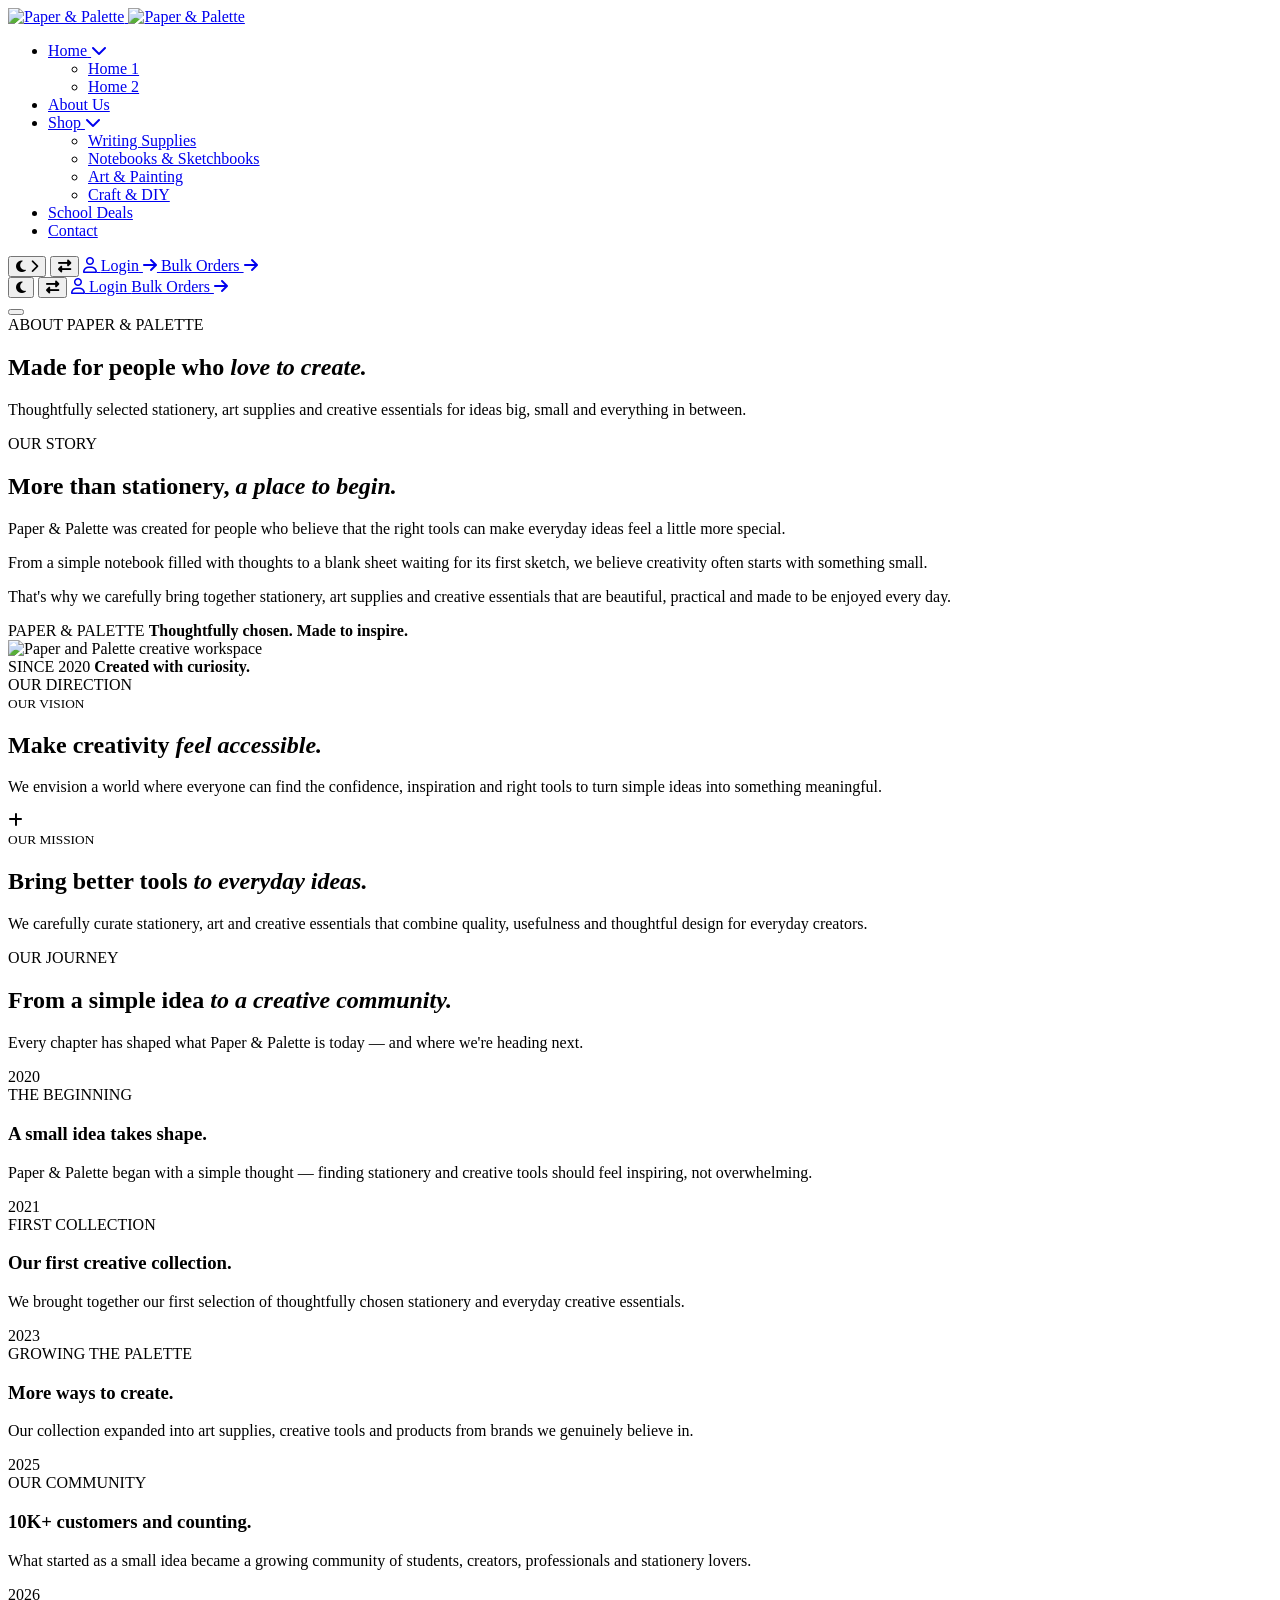
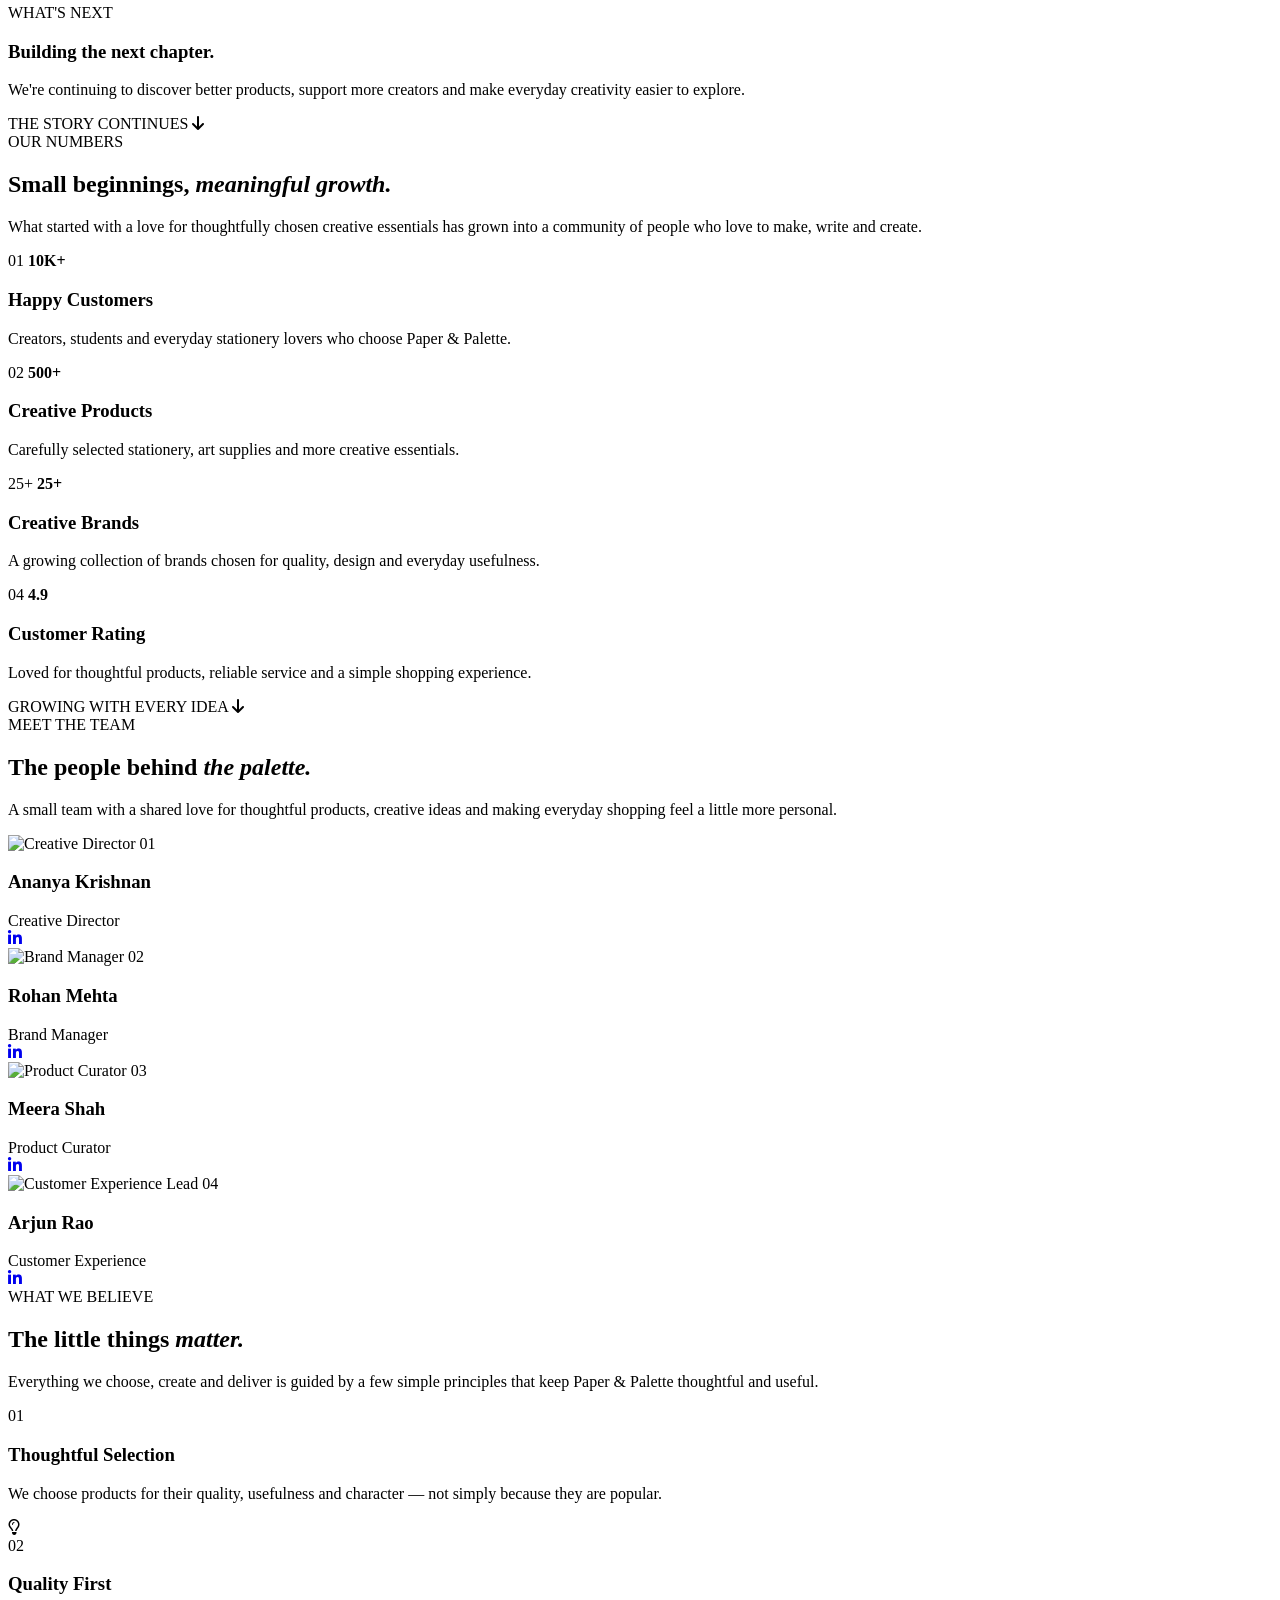
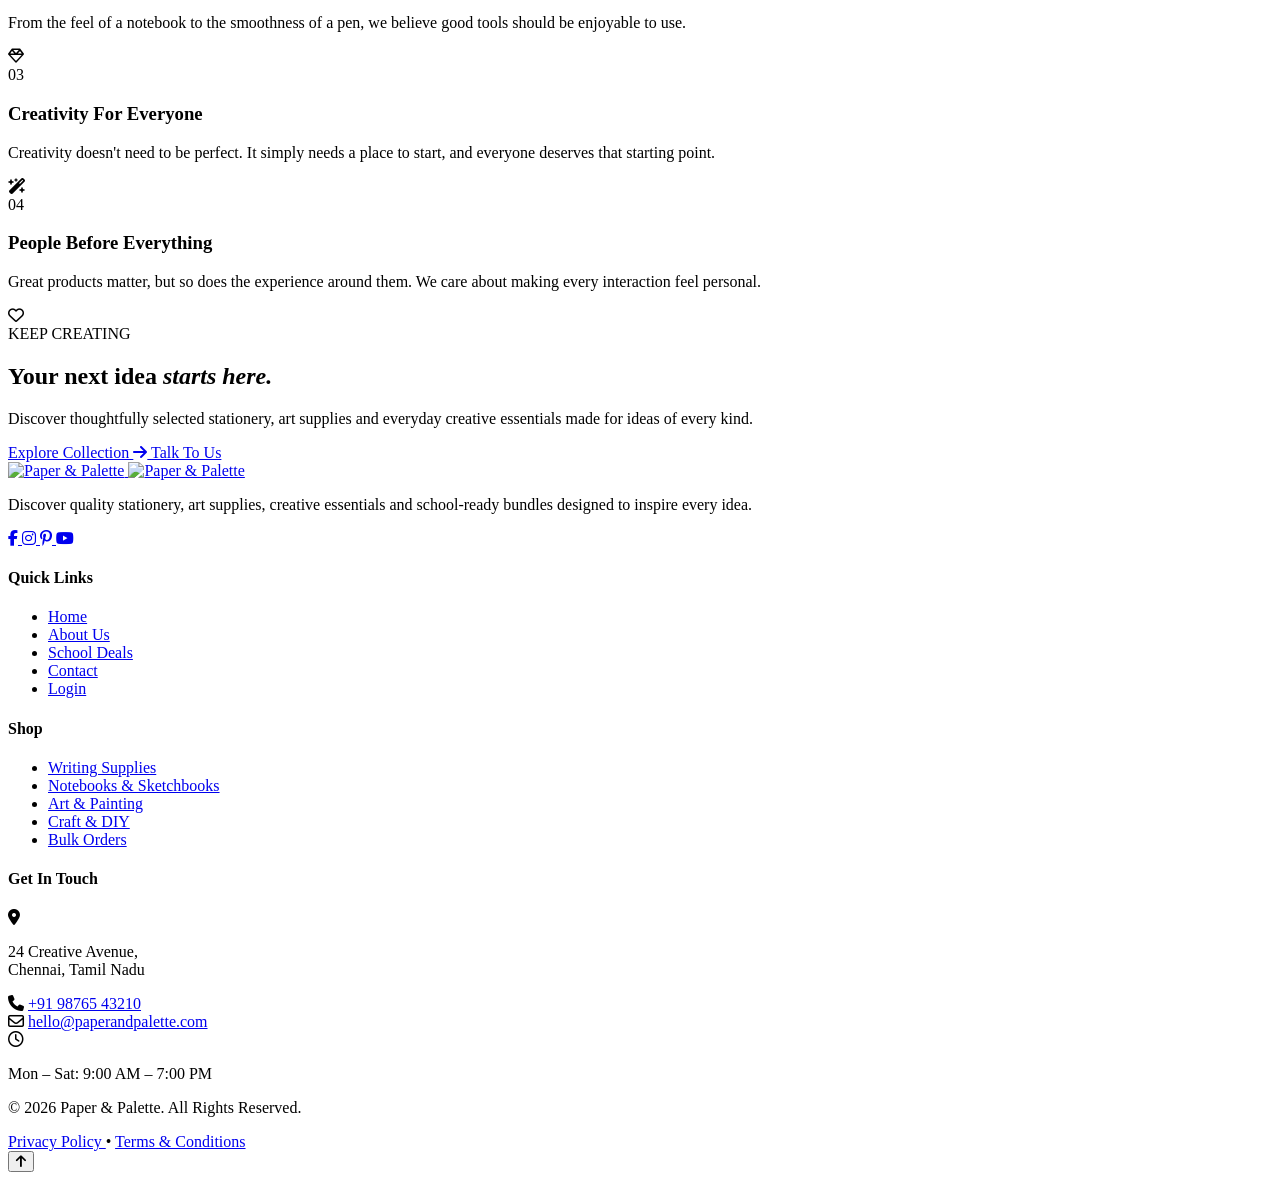
==== about.html @ 8f51c195 "Add files via upload" ====
<!DOCTYPE html>
<html lang="en">

<head>
    <meta charset="UTF-8">
    <meta name="viewport" content="width=device-width, initial-scale=1.0">

    <title>Paper & Palette</title>

    <!-- SEO -->
    <meta name="description"
        content="Paper & Palette - Shop premium stationery, notebooks, sketchbooks, art supplies, painting materials, and craft kits.">
    <meta name="keywords"
        content="stationery, art supplies, notebooks, sketchbooks, painting supplies, craft kits, school supplies">
    <meta name="author" content="Paper & Palette">

    <!-- Favicon -->
    <link rel="icon" href="images/logo.png" type="image/png">

    <!-- Google Fonts -->
    <link rel="preconnect" href="https://fonts.googleapis.com">
    <link rel="preconnect" href="https://fonts.gstatic.com" crossorigin>

    <link
        href="https://fonts.googleapis.com/css2?family=DM+Sans:wght@400;500;600;700&family=Plus+Jakarta+Sans:wght@400;500;600;700&display=swap"
        rel="stylesheet">

    <!-- Font Awesome -->
    <link rel="stylesheet" href="https://cdnjs.cloudflare.com/ajax/libs/font-awesome/6.5.2/css/all.min.css">

    <!-- Main CSS -->
    <link rel="stylesheet" href="css/style.css">
</head>

<body>

    <script>
        (function () {
            try {
                if (localStorage.getItem("paperPaletteTheme") === "dark") {
                    document.body.classList.add("dark-mode");
                }
                document.body.classList.add("js-anim-ready");
            } catch (error) { }
        })();
    </script>


    <!-- =====================================================
         HEADER
    ====================================================== -->

    <header class="site-header">

        <div class="container">

            <div class="navbar">


                <!-- =================================================
                     LOGO
                ================================================== -->

                <a href="index.html" class="site-logo" aria-label="Paper & Palette Home">

                    <img src="images/logo.png" class="logo-default" alt="Paper & Palette">

                    <img src="images/logo-dark.png" class="logo-light" alt="Paper & Palette">


                </a>


                <!-- =================================================
                     MAIN NAVIGATION
                ================================================== -->

                <nav class="main-nav" id="mainNav" aria-label="Main Navigation">

                    <ul class="nav-list">


                        <!-- =========================
                             HOME
                        ========================== -->

                        <li class="nav-item has-dropdown">

                            <a href="#" class="nav-link dropdown-trigger">

                                <span>Home</span>

                                <i class="fa-solid fa-chevron-down dropdown-icon"></i>

                            </a>


                            <ul class="nav-dropdown">

                                <li>
                                    <a href="index.html">
                                        Home 1
                                    </a>
                                </li>

                                <li>
                                    <a href="home-2.html">
                                        Home 2
                                    </a>
                                </li>

                            </ul>

                        </li>


                        <!-- =========================
                             ABOUT US
                        ========================== -->

                        <li class="nav-item">

                            <a href="about.html" class="nav-link active">

                                About Us

                            </a>

                        </li>


                        <!-- =========================
                             SHOP
                        ========================== -->

                        <li class="nav-item has-dropdown">

                            <a href="#" class="nav-link dropdown-trigger">

                                <span>Shop</span>

                                <i class="fa-solid fa-chevron-down dropdown-icon"></i>

                            </a>


                            <ul class="nav-dropdown shop-dropdown">


                                <!-- Writing Supplies -->

                                <li>
                                    <a href="writing-supplies.html">

                                        Writing Supplies

                                    </a>
                                </li>


                                <!-- Notebooks -->

                                <li>
                                    <a href="notebooks-sketchbooks.html">

                                        Notebooks &amp; Sketchbooks

                                    </a>
                                </li>


                                <!-- Art & Painting -->

                                <li>
                                    <a href="art-painting.html">

                                        Art &amp; Painting

                                    </a>
                                </li>


                                <!-- Craft & DIY -->

                                <li>
                                    <a href="craft-diy.html">

                                        Craft &amp; DIY

                                    </a>
                                </li>


                            </ul>

                        </li>


                        <!-- =========================
                             SCHOOL DEALS
                        ========================== -->

                        <li class="nav-item">

                            <a href="school-deals.html" class="nav-link">

                                School Deals

                            </a>

                        </li>


                        <!-- =========================
                             CONTACT
                        ========================== -->

                        <li class="nav-item">

                            <a href="contact.html" class="nav-link">

                                Contact

                            </a>

                        </li>

                    </ul>


                    <!-- =================================================
                         MOBILE MENU ACTIONS
                         These appear only inside hamburger menu
                    ================================================== -->

                    <div class="mobile-menu-actions">


                        <!-- =========================
                             DARK MODE
                        ========================== -->

                        <button type="button" class="mobile-action-btn" id="mobileThemeToggle">

                            <span>

                                <i class="fa-solid fa-moon action-icon"></i>

                            </span>

                            <i class="fa-solid fa-chevron-right action-arrow"></i>

                        </button>


                        <!-- =========================
                             RTL MODE
                        ========================== -->

                        <button type="button" class="mobile-action-btn" id="mobileRtlToggle">

                            <span>
                                <i class="fa-solid fa-right-left action-icon"></i>
                            </span>

                        </button>


                        <!-- =========================
                             LOGIN
                        ========================== -->

                        <a href="login.html" class="mobile-login-btn">

                            <span>

                                <i class="fa-regular fa-user action-icon"></i>

                                <span>Login</span>

                            </span>

                            <i class="fa-solid fa-arrow-right action-arrow"></i>

                        </a>


                        <!-- =========================
                             BULK ORDERS
                        ========================== -->

                        <a href="bulk-orders.html" class="mobile-bulk-btn">

                            <span>
                                Bulk Orders
                            </span>

                            <i class="fa-solid fa-arrow-right"></i>

                        </a>


                    </div>

                </nav>


                <!-- =================================================
                     HEADER ACTIONS
                     Desktop only
                ================================================== -->

                <div class="navbar-actions">


                    <!-- Desktop Actions -->

                    <div class="desktop-actions">


                        <!-- Dark Mode -->

                        <button type="button" class="nav-icon-btn" id="themeToggle" aria-label="Toggle Dark Mode"
                            title="Dark Mode">

                            <i class="fa-solid fa-moon"></i>

                        </button>


                        <!-- RTL -->

                        <button type="button" class="nav-icon-btn" id="rtlToggle" aria-label="Toggle RTL Mode"
                            title="RTL Mode">

                            <i class="fa-solid fa-right-left"></i>

                        </button>


                        <!-- Login -->

                        <a href="login.html" class="login-btn">

                            <i class="fa-regular fa-user"></i>

                            <span>
                                Login
                            </span>

                        </a>


                        <!-- Bulk Orders -->

                        <a href="bulk-orders.html" class="bulk-orders-btn">

                            <span>
                                Bulk Orders
                            </span>

                            <i class="fa-solid fa-arrow-right"></i>

                        </a>

                    </div>


                    <!-- =================================================
                         MOBILE MENU TOGGLE
                    ================================================== -->

                    <button type="button" class="menu-toggle" id="menuToggle" aria-label="Open Menu"
                        aria-expanded="false">

                        <span></span>
                        <span></span>
                        <span></span>

                    </button>

                </div>

            </div>

        </div>

    </header>


    <main>


        <!-- =====================================================
     INNER PAGE HERO
====================================================== -->

        <section class="inner-page-hero about-page-hero">

            <div class="container">

                <div class="inner-page-hero-content">

                    <div class="inner-page-hero-label">

                        <span></span>

                        ABOUT PAPER & PALETTE

                        <span></span>

                    </div>

                    <h1>
                        Made for people who

                        <em>love to create.</em>
                    </h1>

                    <p>
                        Thoughtfully selected stationery, art supplies and
                        creative essentials for ideas big, small and everything
                        in between.
                    </p>

                </div>

            </div>

        </section>

        <!-- =====================================================
     ABOUT US - OUR STORY
====================================================== -->

        <section class="about-story-section">

            <div class="container">

                <div class="about-story-layout">


                    <!-- LEFT SIDE -->

                    <div class="about-story-intro">

                        <div class="about-story-label">

                            <span></span>

                            OUR STORY

                        </div>


                        <h2>
                            More than stationery,
                            <em>a place to begin.</em>
                        </h2>

                    </div>


                    <!-- RIGHT SIDE -->

                    <div class="about-story-content">

                        <p class="about-story-lead">

                            Paper &amp; Palette was created for people
                            who believe that the right tools can make
                            everyday ideas feel a little more special.

                        </p>


                        <p>

                            From a simple notebook filled with thoughts
                            to a blank sheet waiting for its first sketch,
                            we believe creativity often starts with
                            something small.

                        </p>


                        <p>

                            That's why we carefully bring together
                            stationery, art supplies and creative
                            essentials that are beautiful, practical
                            and made to be enjoyed every day.

                        </p>


                        <div class="about-story-signature">

                            <span>
                                PAPER &amp; PALETTE
                            </span>

                            <strong>
                                Thoughtfully chosen. Made to inspire.
                            </strong>

                        </div>

                    </div>

                </div>


                <!-- STORY IMAGE -->

                <div class="about-story-image">

                    <img src="images/about-story.jpg" alt="Paper and Palette creative workspace">

                    <div class="about-story-image-caption">

                        <span>
                            SINCE 2020
                        </span>

                        <strong>
                            Created with curiosity.
                        </strong>

                    </div>

                </div>

            </div>

        </section>


        <!-- =====================================================
     ABOUT US - VISION & MISSION PARALLAX
====================================================== -->

        <section class="about-vm-parallax">

            <div class="about-vm-bg"></div>

            <div class="about-vm-overlay"></div>

            <div class="container">

                <div class="about-vm-content">


                    <!-- Section Label -->

                    <div class="about-vm-label">

                        <span></span>

                        OUR DIRECTION

                        <span></span>

                    </div>


                    <!-- Vision -->

                    <div class="about-vm-block about-vm-vision">

                        <small>
                            OUR VISION
                        </small>

                        <h2>
                            Make creativity
                            <em>feel accessible.</em>
                        </h2>

                        <p>
                            We envision a world where everyone can
                            find the confidence, inspiration and right
                            tools to turn simple ideas into something
                            meaningful.
                        </p>

                    </div>


                    <!-- Divider -->

                    <div class="about-vm-divider">

                        <span></span>

                        <i class="fa-solid fa-plus"></i>

                        <span></span>

                    </div>


                    <!-- Mission -->

                    <div class="about-vm-block about-vm-mission">

                        <small>
                            OUR MISSION
                        </small>

                        <h2>
                            Bring better tools
                            <em>to everyday ideas.</em>
                        </h2>

                        <p>
                            We carefully curate stationery, art and
                            creative essentials that combine quality,
                            usefulness and thoughtful design for
                            everyday creators.
                        </p>

                    </div>


                </div>

            </div>

        </section>


        <!-- =====================================================
     ABOUT US - OUR JOURNEY
====================================================== -->

        <section class="about-journey-section">

            <div class="container">

                <!-- Heading -->

                <div class="about-journey-heading">

                    <div class="about-journey-label">

                        <span></span>

                        OUR JOURNEY

                        <span></span>

                    </div>

                    <h2>
                        From a simple idea
                        <em>to a creative community.</em>
                    </h2>

                    <p>
                        Every chapter has shaped what Paper &amp; Palette
                        is today — and where we're heading next.
                    </p>

                </div>


                <!-- Journey Timeline -->

                <div class="about-journey-timeline">


                    <!-- 2020 -->

                    <div class="about-journey-item">

                        <div class="about-journey-year">
                            2020
                        </div>

                        <div class="about-journey-dot"></div>

                        <div class="about-journey-content">

                            <span>
                                THE BEGINNING
                            </span>

                            <h3>
                                A small idea takes shape.
                            </h3>

                            <p>
                                Paper &amp; Palette began with a simple
                                thought — finding stationery and creative
                                tools should feel inspiring, not overwhelming.
                            </p>

                        </div>

                    </div>


                    <!-- 2021 -->

                    <div class="about-journey-item">

                        <div class="about-journey-year">
                            2021
                        </div>

                        <div class="about-journey-dot"></div>

                        <div class="about-journey-content">

                            <span>
                                FIRST COLLECTION
                            </span>

                            <h3>
                                Our first creative collection.
                            </h3>

                            <p>
                                We brought together our first selection
                                of thoughtfully chosen stationery and
                                everyday creative essentials.
                            </p>

                        </div>

                    </div>


                    <!-- 2023 -->

                    <div class="about-journey-item">

                        <div class="about-journey-year">
                            2023
                        </div>

                        <div class="about-journey-dot"></div>

                        <div class="about-journey-content">

                            <span>
                                GROWING THE PALETTE
                            </span>

                            <h3>
                                More ways to create.
                            </h3>

                            <p>
                                Our collection expanded into art supplies,
                                creative tools and products from brands
                                we genuinely believe in.
                            </p>

                        </div>

                    </div>


                    <!-- 2025 -->

                    <div class="about-journey-item">

                        <div class="about-journey-year">
                            2025
                        </div>

                        <div class="about-journey-dot"></div>

                        <div class="about-journey-content">

                            <span>
                                OUR COMMUNITY
                            </span>

                            <h3>
                                10K+ customers and counting.
                            </h3>

                            <p>
                                What started as a small idea became a
                                growing community of students, creators,
                                professionals and stationery lovers.
                            </p>

                        </div>

                    </div>


                    <!-- 2026 -->

                    <div class="about-journey-item">

                        <div class="about-journey-year">
                            2026
                        </div>

                        <div class="about-journey-dot"></div>

                        <div class="about-journey-content">

                            <span>
                                WHAT'S NEXT
                            </span>

                            <h3>
                                Building the next chapter.
                            </h3>

                            <p>
                                We're continuing to discover better
                                products, support more creators and
                                make everyday creativity easier to explore.
                            </p>

                        </div>

                    </div>


                </div>


                <!-- Bottom Statement -->

                <div class="about-journey-bottom">

                    <span>
                        THE STORY CONTINUES
                    </span>

                    <i class="fa-solid fa-arrow-down"></i>

                </div>

            </div>

        </section>


        <!-- =====================================================
     ABOUT US - OUR NUMBERS
====================================================== -->

        <section class="about-numbers-section">

            <div class="container">

                <div class="about-numbers-heading">

                    <div class="about-numbers-label">

                        <span></span>

                        OUR NUMBERS

                        <span></span>

                    </div>

                    <h2>
                        Small beginnings,
                        <em>meaningful growth.</em>
                    </h2>

                    <p>
                        What started with a love for thoughtfully chosen
                        creative essentials has grown into a community
                        of people who love to make, write and create.
                    </p>

                </div>


                <div class="about-numbers-grid">


                    <!-- STAT 01 -->

                    <div class="about-number-item">

                        <span class="about-number-index">
                            01
                        </span>

                        <strong>
                            10K+
                        </strong>

                        <h3>
                            Happy Customers
                        </h3>

                        <p>
                            Creators, students and everyday stationery
                            lovers who choose Paper &amp; Palette.
                        </p>

                    </div>


                    <!-- STAT 02 -->

                    <div class="about-number-item">

                        <span class="about-number-index">
                            02
                        </span>

                        <strong>
                            500+
                        </strong>

                        <h3>
                            Creative Products
                        </h3>

                        <p>
                            Carefully selected stationery, art supplies
                            and more creative essentials.
                        </p>

                    </div>


                    <!-- STAT 03 -->

                    <div class="about-number-item">

                        <span class="about-number-index">
                            25+
                        </span>

                        <strong>
                            25+
                        </strong>

                        <h3>
                            Creative Brands
                        </h3>

                        <p>
                            A growing collection of brands chosen for
                            quality, design and everyday usefulness.
                        </p>

                    </div>


                    <!-- STAT 04 -->

                    <div class="about-number-item">

                        <span class="about-number-index">
                            04
                        </span>

                        <strong>
                            4.9
                        </strong>

                        <h3>
                            Customer Rating
                        </h3>

                        <p>
                            Loved for thoughtful products, reliable
                            service and a simple shopping experience.
                        </p>

                    </div>

                </div>


                <div class="about-numbers-bottom">

                    <span>
                        GROWING WITH EVERY IDEA
                    </span>

                    <i class="fa-solid fa-arrow-down"></i>

                </div>

            </div>

        </section>


        <!-- =====================================================
     ABOUT US - MEET THE TEAM
====================================================== -->

        <section class="about-team-section">

            <div class="container">

                <!-- Heading -->

                <div class="about-team-heading">

                    <div class="about-team-label">

                        <span></span>

                        MEET THE TEAM

                        <span></span>

                    </div>

                    <h2>
                        The people behind
                        <em>the palette.</em>
                    </h2>

                    <p>
                        A small team with a shared love for thoughtful
                        products, creative ideas and making everyday
                        shopping feel a little more personal.
                    </p>

                </div>


                <!-- Team -->

                <div class="about-team-grid">


                    <!-- Member 01 -->

                    <article class="about-team-member">

                        <div class="about-team-photo">

                            <img src="images/team-1.jpg" alt="Creative Director">

                            <span class="about-team-number">
                                01
                            </span>

                        </div>

                        <div class="about-team-info">

                            <div>

                                <h3>
                                    Ananya Krishnan
                                </h3>

                                <span>
                                    Creative Director
                                </span>

                            </div>

                            <a href="#" aria-label="Ananya Krishnan LinkedIn">

                                <i class="fa-brands fa-linkedin-in"></i>

                            </a>

                        </div>

                    </article>


                    <!-- Member 02 -->

                    <article class="about-team-member">

                        <div class="about-team-photo">

                            <img src="images/team-2.jpg" alt="Brand Manager">

                            <span class="about-team-number">
                                02
                            </span>

                        </div>

                        <div class="about-team-info">

                            <div>

                                <h3>
                                    Rohan Mehta
                                </h3>

                                <span>
                                    Brand Manager
                                </span>

                            </div>

                            <a href="#" aria-label="Rohan Mehta LinkedIn">

                                <i class="fa-brands fa-linkedin-in"></i>

                            </a>

                        </div>

                    </article>


                    <!-- Member 03 -->

                    <article class="about-team-member">

                        <div class="about-team-photo">

                            <img src="images/team-3.jpg" alt="Product Curator">

                            <span class="about-team-number">
                                03
                            </span>

                        </div>

                        <div class="about-team-info">

                            <div>

                                <h3>
                                    Meera Shah
                                </h3>

                                <span>
                                    Product Curator
                                </span>

                            </div>

                            <a href="#" aria-label="Meera Shah LinkedIn">

                                <i class="fa-brands fa-linkedin-in"></i>

                            </a>

                        </div>

                    </article>


                    <!-- Member 04 -->

                    <article class="about-team-member">

                        <div class="about-team-photo">

                            <img src="images/team-4.jpg" alt="Customer Experience Lead">

                            <span class="about-team-number">
                                04
                            </span>

                        </div>

                        <div class="about-team-info">

                            <div>

                                <h3>
                                    Arjun Rao
                                </h3>

                                <span>
                                    Customer Experience
                                </span>

                            </div>

                            <a href="#" aria-label="Arjun Rao LinkedIn">

                                <i class="fa-brands fa-linkedin-in"></i>

                            </a>

                        </div>

                    </article>

                </div>

            </div>

        </section>

        <!-- =====================================================
     ABOUT US - WHAT WE BELIEVE
====================================================== -->

        <section class="about-beliefs-section">

            <div class="container">

                <div class="about-beliefs-intro">

                    <div class="about-beliefs-label">

                        <span></span>

                        WHAT WE BELIEVE

                    </div>

                    <h2>
                        The little things
                        <em>matter.</em>
                    </h2>

                    <p>
                        Everything we choose, create and deliver is
                        guided by a few simple principles that keep
                        Paper &amp; Palette thoughtful and useful.
                    </p>

                </div>


                <div class="about-beliefs-list">


                    <!-- 01 -->

                    <div class="about-belief-row">

                        <div class="about-belief-number">
                            01
                        </div>

                        <div class="about-belief-title">

                            <h3>
                                Thoughtful Selection
                            </h3>

                        </div>

                        <div class="about-belief-text">

                            <p>
                                We choose products for their quality,
                                usefulness and character — not simply
                                because they are popular.
                            </p>

                        </div>

                        <div class="about-belief-icon">

                            <i class="fa-regular fa-lightbulb"></i>

                        </div>

                    </div>


                    <!-- 02 -->

                    <div class="about-belief-row">

                        <div class="about-belief-number">
                            02
                        </div>

                        <div class="about-belief-title">

                            <h3>
                                Quality First
                            </h3>

                        </div>

                        <div class="about-belief-text">

                            <p>
                                From the feel of a notebook to the
                                smoothness of a pen, we believe good
                                tools should be enjoyable to use.
                            </p>

                        </div>

                        <div class="about-belief-icon">

                            <i class="fa-regular fa-gem"></i>

                        </div>

                    </div>


                    <!-- 03 -->

                    <div class="about-belief-row">

                        <div class="about-belief-number">
                            03
                        </div>

                        <div class="about-belief-title">

                            <h3>
                                Creativity For Everyone
                            </h3>

                        </div>

                        <div class="about-belief-text">

                            <p>
                                Creativity doesn't need to be perfect.
                                It simply needs a place to start, and
                                everyone deserves that starting point.
                            </p>

                        </div>

                        <div class="about-belief-icon">

                            <i class="fa-solid fa-wand-magic-sparkles"></i>

                        </div>

                    </div>


                    <!-- 04 -->

                    <div class="about-belief-row">

                        <div class="about-belief-number">
                            04
                        </div>

                        <div class="about-belief-title">

                            <h3>
                                People Before Everything
                            </h3>

                        </div>

                        <div class="about-belief-text">

                            <p>
                                Great products matter, but so does the
                                experience around them. We care about
                                making every interaction feel personal.
                            </p>

                        </div>

                        <div class="about-belief-icon">

                            <i class="fa-regular fa-heart"></i>

                        </div>

                    </div>


                </div>

            </div>

        </section>

        <!-- =====================================================
     ABOUT US - FINAL CTA
====================================================== -->

        <section class="about-final-section">

            <div class="about-final-image"></div>

            <div class="about-final-overlay"></div>

            <div class="container">

                <div class="about-final-content">

                    <div class="about-final-label">

                        <span></span>

                        KEEP CREATING

                        <span></span>

                    </div>


                    <h2>
                        Your next idea
                        <em>starts here.</em>
                    </h2>


                    <p>
                        Discover thoughtfully selected stationery,
                        art supplies and everyday creative essentials
                        made for ideas of every kind.
                    </p>


                    <div class="about-final-actions">

                        <a href="shop.html" class="about-final-primary">

                            Explore Collection

                            <i class="fa-solid fa-arrow-right"></i>

                        </a>


                        <a href="contact.html" class="about-final-secondary">

                            Talk To Us

                        </a>

                    </div>

                </div>

            </div>

        </section>


    </main>


    <!-- =====================================================
     FOOTER
====================================================== -->

    <footer class="site-footer">

        <div class="container">

            <div class="footer-grid">


                <!-- =========================================
                 BRAND
            ========================================== -->

                <div class="footer-brand">

                    <a href="index.html" class="footer-logo">

                        <img src="images/logo-dark.png" class="logo-default" alt="Paper & Palette">

                        <img src="images/logo-dark.png" class="logo-light" alt="Paper & Palette">

                    </a>

                    <p>
                        Discover quality stationery, art supplies,
                        creative essentials and school-ready bundles
                        designed to inspire every idea.
                    </p>


                    <!-- Social Links -->

                    <div class="footer-socials">

                        <a href="#" aria-label="Facebook" title="Facebook">

                            <i class="fa-brands fa-facebook-f"></i>

                        </a>

                        <a href="#" aria-label="Instagram" title="Instagram">

                            <i class="fa-brands fa-instagram"></i>

                        </a>

                        <a href="#" aria-label="Pinterest" title="Pinterest">

                            <i class="fa-brands fa-pinterest-p"></i>

                        </a>

                        <a href="#" aria-label="YouTube" title="YouTube">

                            <i class="fa-brands fa-youtube"></i>

                        </a>

                    </div>

                </div>


                <!-- =========================================
                 QUICK LINKS
            ========================================== -->

                <div class="footer-column">

                    <h4>
                        Quick Links
                    </h4>

                    <ul class="footer-links">

                        <li>
                            <a href="index.html">
                                Home
                            </a>
                        </li>

                        <li>
                            <a href="about.html">
                                About Us
                            </a>
                        </li>

                        <li>
                            <a href="school-deals.html">
                                School Deals
                            </a>
                        </li>

                        <li>
                            <a href="contact.html">
                                Contact
                            </a>
                        </li>

                        <li>
                            <a href="login.html">
                                Login
                            </a>
                        </li>

                    </ul>

                </div>


                <!-- =========================================
                 SHOP
            ========================================== -->

                <div class="footer-column">

                    <h4>
                        Shop
                    </h4>

                    <ul class="footer-links">

                        <li>
                            <a href="writing-supplies.html">
                                Writing Supplies
                            </a>
                        </li>

                        <li>
                            <a href="notebooks-sketchbooks.html">
                                Notebooks &amp; Sketchbooks
                            </a>
                        </li>

                        <li>
                            <a href="art-painting.html">
                                Art &amp; Painting
                            </a>
                        </li>

                        <li>
                            <a href="craft-diy.html">
                                Craft &amp; DIY
                            </a>
                        </li>

                        <li>
                            <a href="bulk-orders.html">
                                Bulk Orders
                            </a>
                        </li>

                    </ul>

                </div>


                <!-- =========================================
                 CONTACT
            ========================================== -->

                <div class="footer-column footer-contact">

                    <h4>
                        Get In Touch
                    </h4>


                    <div class="footer-contact-item">

                        <span class="footer-contact-icon">
                            <i class="fa-solid fa-location-dot"></i>
                        </span>

                        <p>
                            24 Creative Avenue,<br>
                            Chennai, Tamil Nadu
                        </p>

                    </div>


                    <div class="footer-contact-item">

                        <span class="footer-contact-icon">
                            <i class="fa-solid fa-phone"></i>
                        </span>

                        <a href="tel:+919876543210">
                            +91 98765 43210
                        </a>

                    </div>


                    <div class="footer-contact-item">

                        <span class="footer-contact-icon">
                            <i class="fa-regular fa-envelope"></i>
                        </span>

                        <a href="mailto:hello@paperandpalette.com">
                            hello@paperandpalette.com
                        </a>

                    </div>


                    <div class="footer-contact-item">

                        <span class="footer-contact-icon">
                            <i class="fa-regular fa-clock"></i>
                        </span>

                        <p>
                            Mon – Sat: 9:00 AM – 7:00 PM
                        </p>

                    </div>

                </div>

            </div>


            <!-- =========================================
             FOOTER BOTTOM
        ========================================== -->

            <div class="footer-bottom">

                <p>
                    © 2026 Paper &amp; Palette.
                    All Rights Reserved.
                </p>


                <div class="footer-bottom-links">

                    <a href="#">
                        Privacy Policy
                    </a>

                    <span>•</span>

                    <a href="#">
                        Terms &amp; Conditions
                    </a>

                </div>

            </div>

        </div>

    </footer>

    <!-- Scroll To Top -->

    <button class="scroll-top-btn" id="scrollTopBtn" aria-label="Scroll to top">

        <i class="fa-solid fa-arrow-up"></i>

    </button>

    <script src="js/main.js"></script>

</body>

</html>
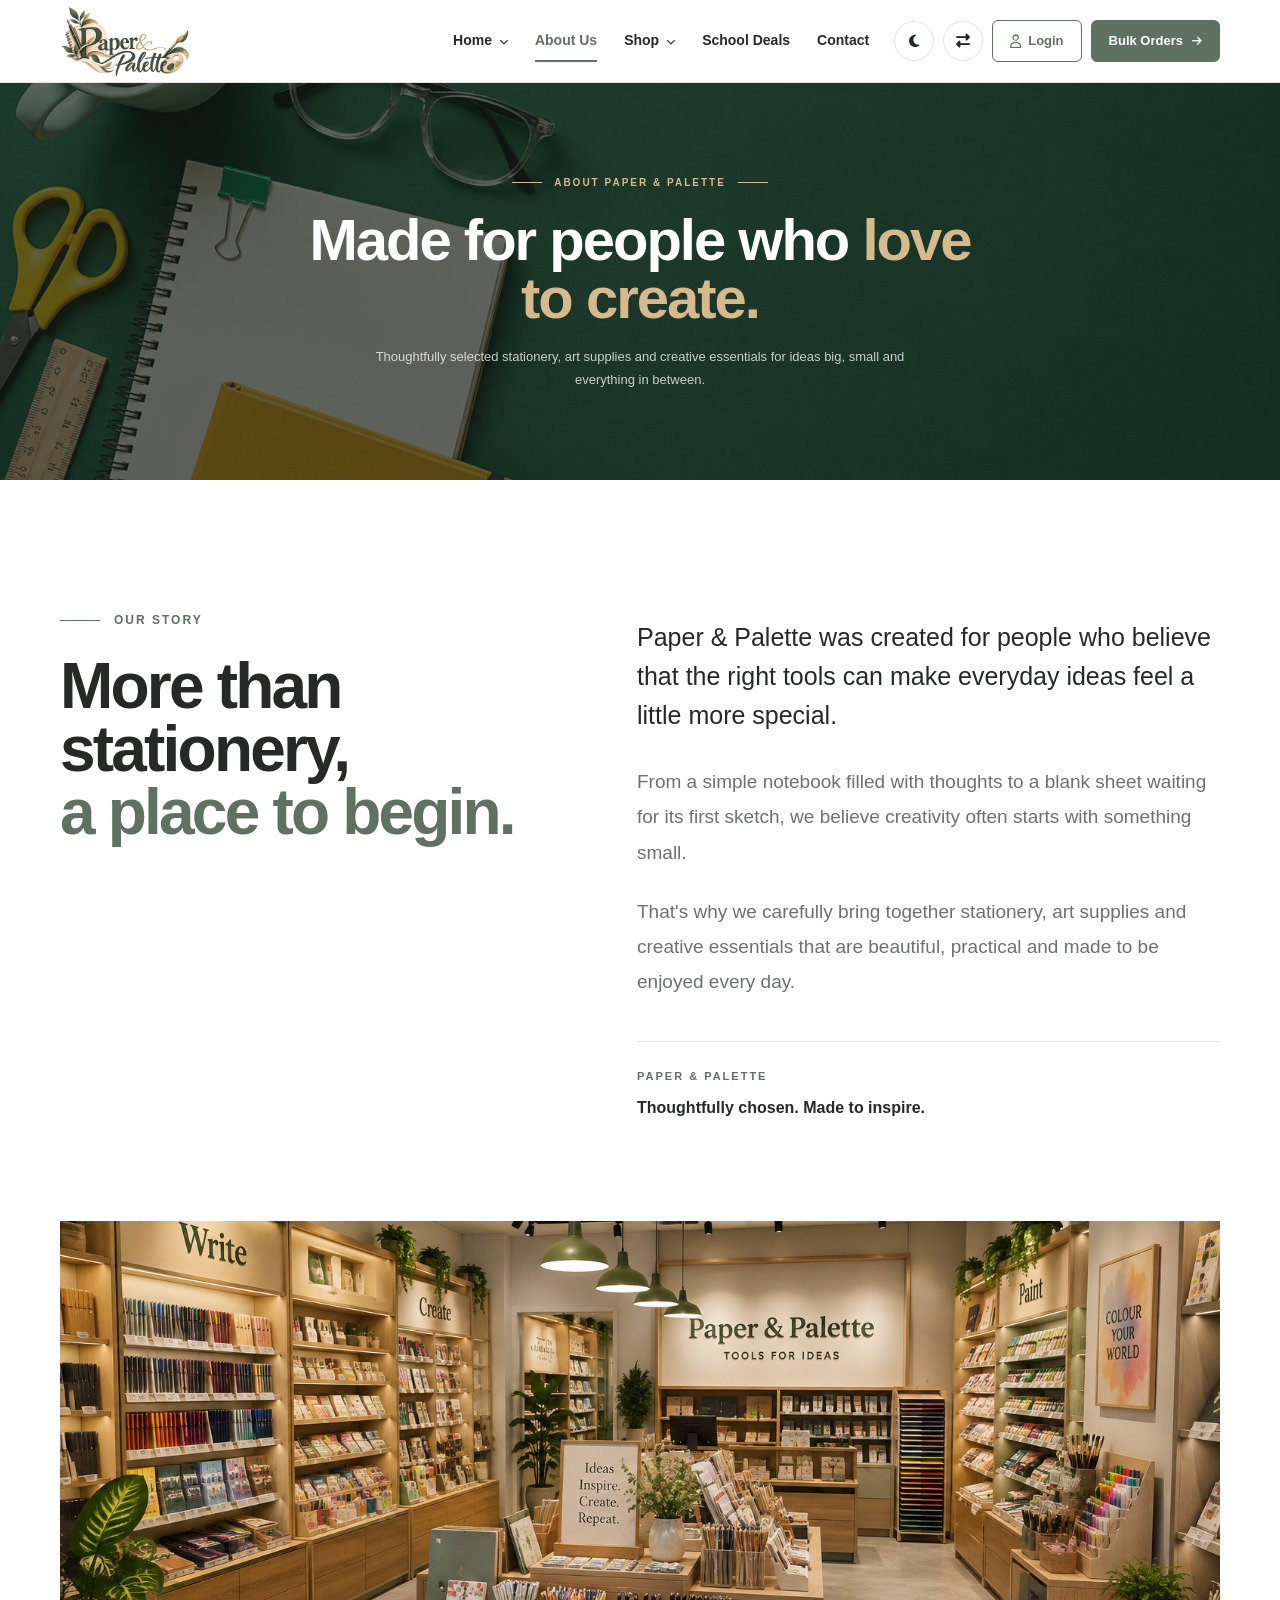
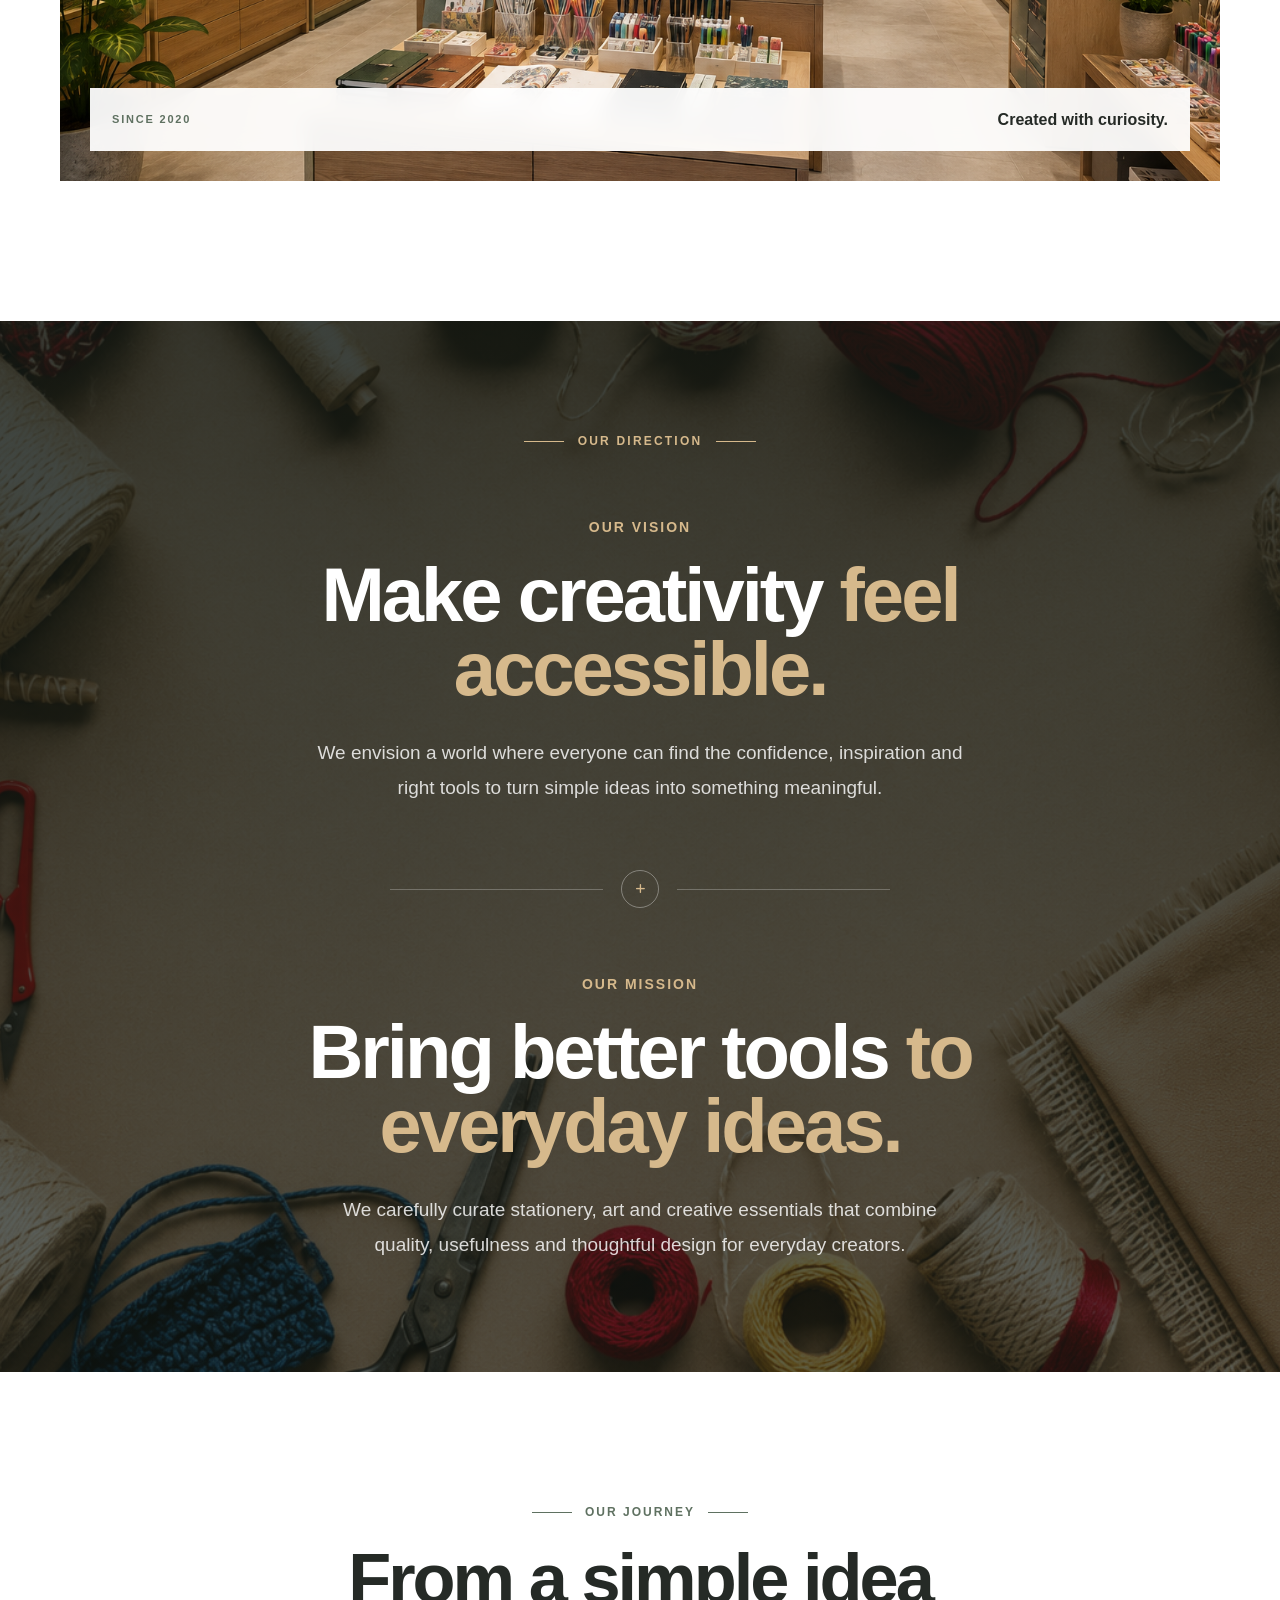
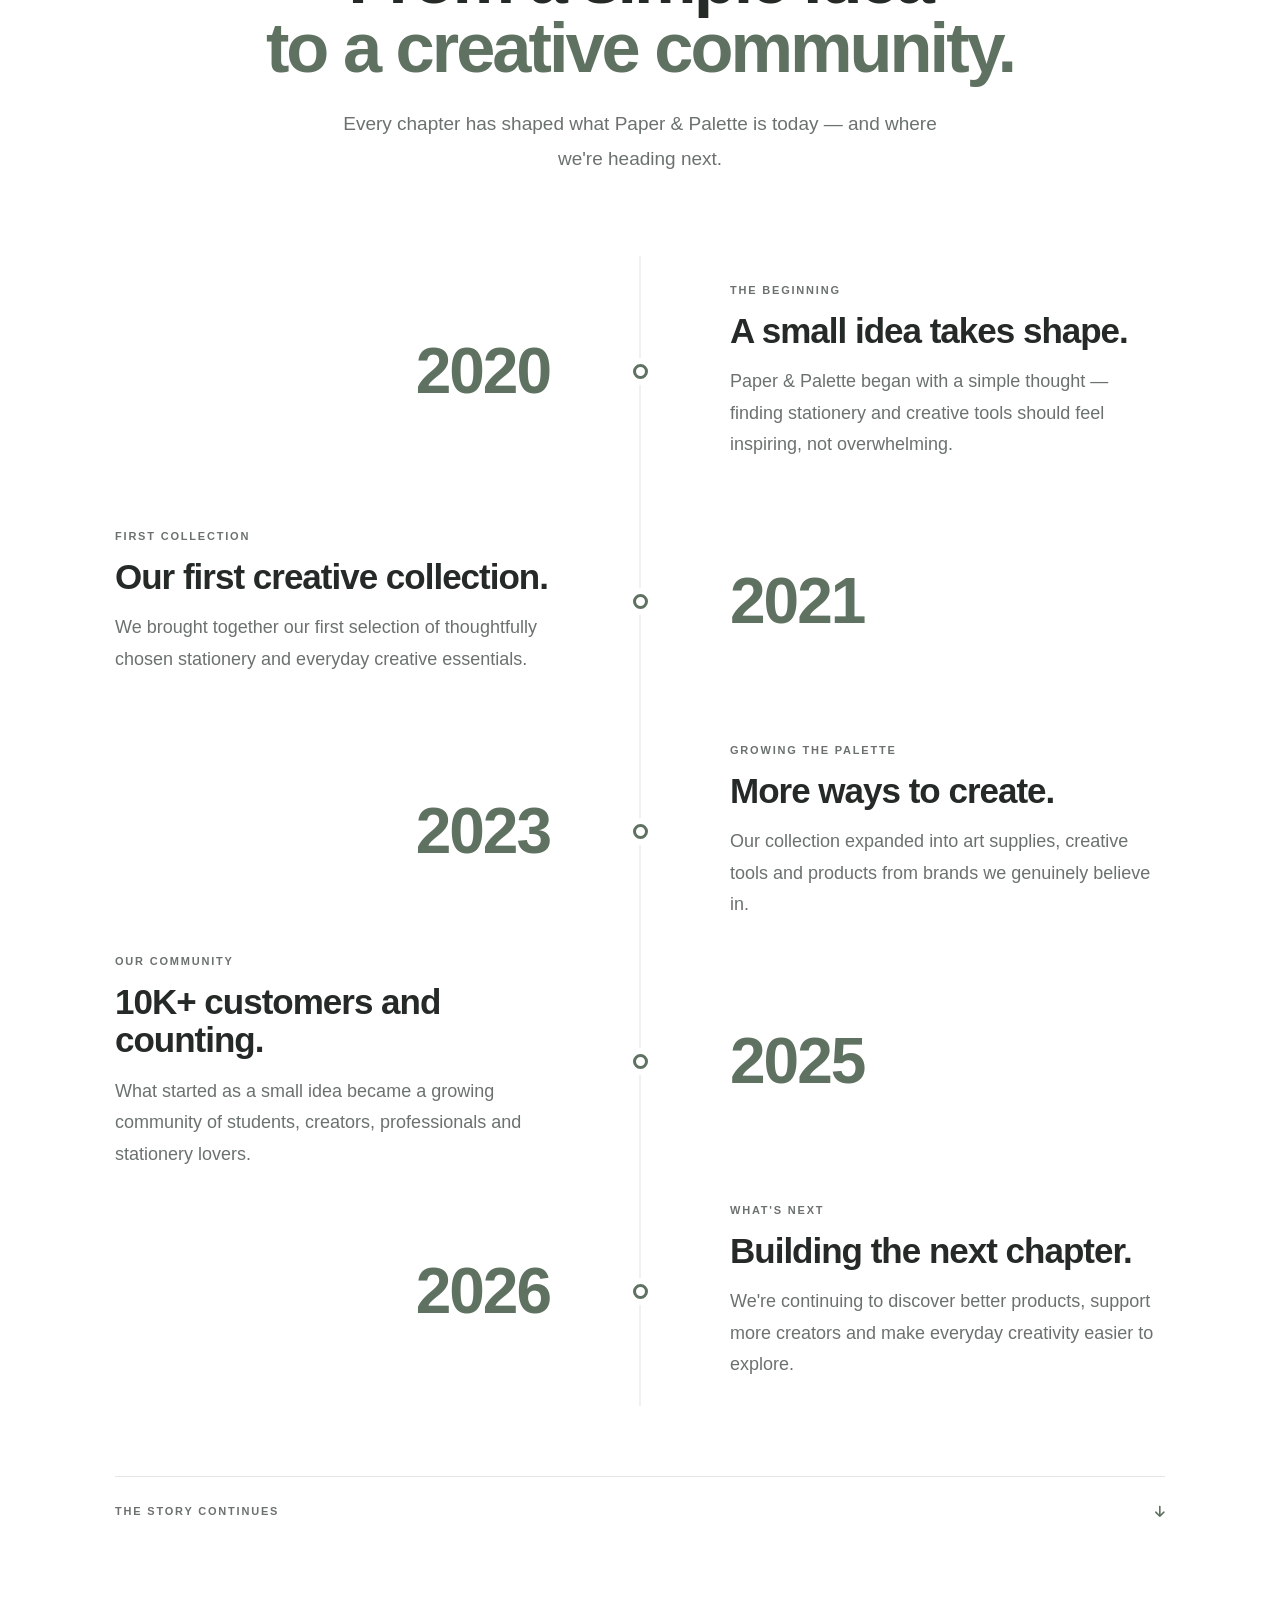
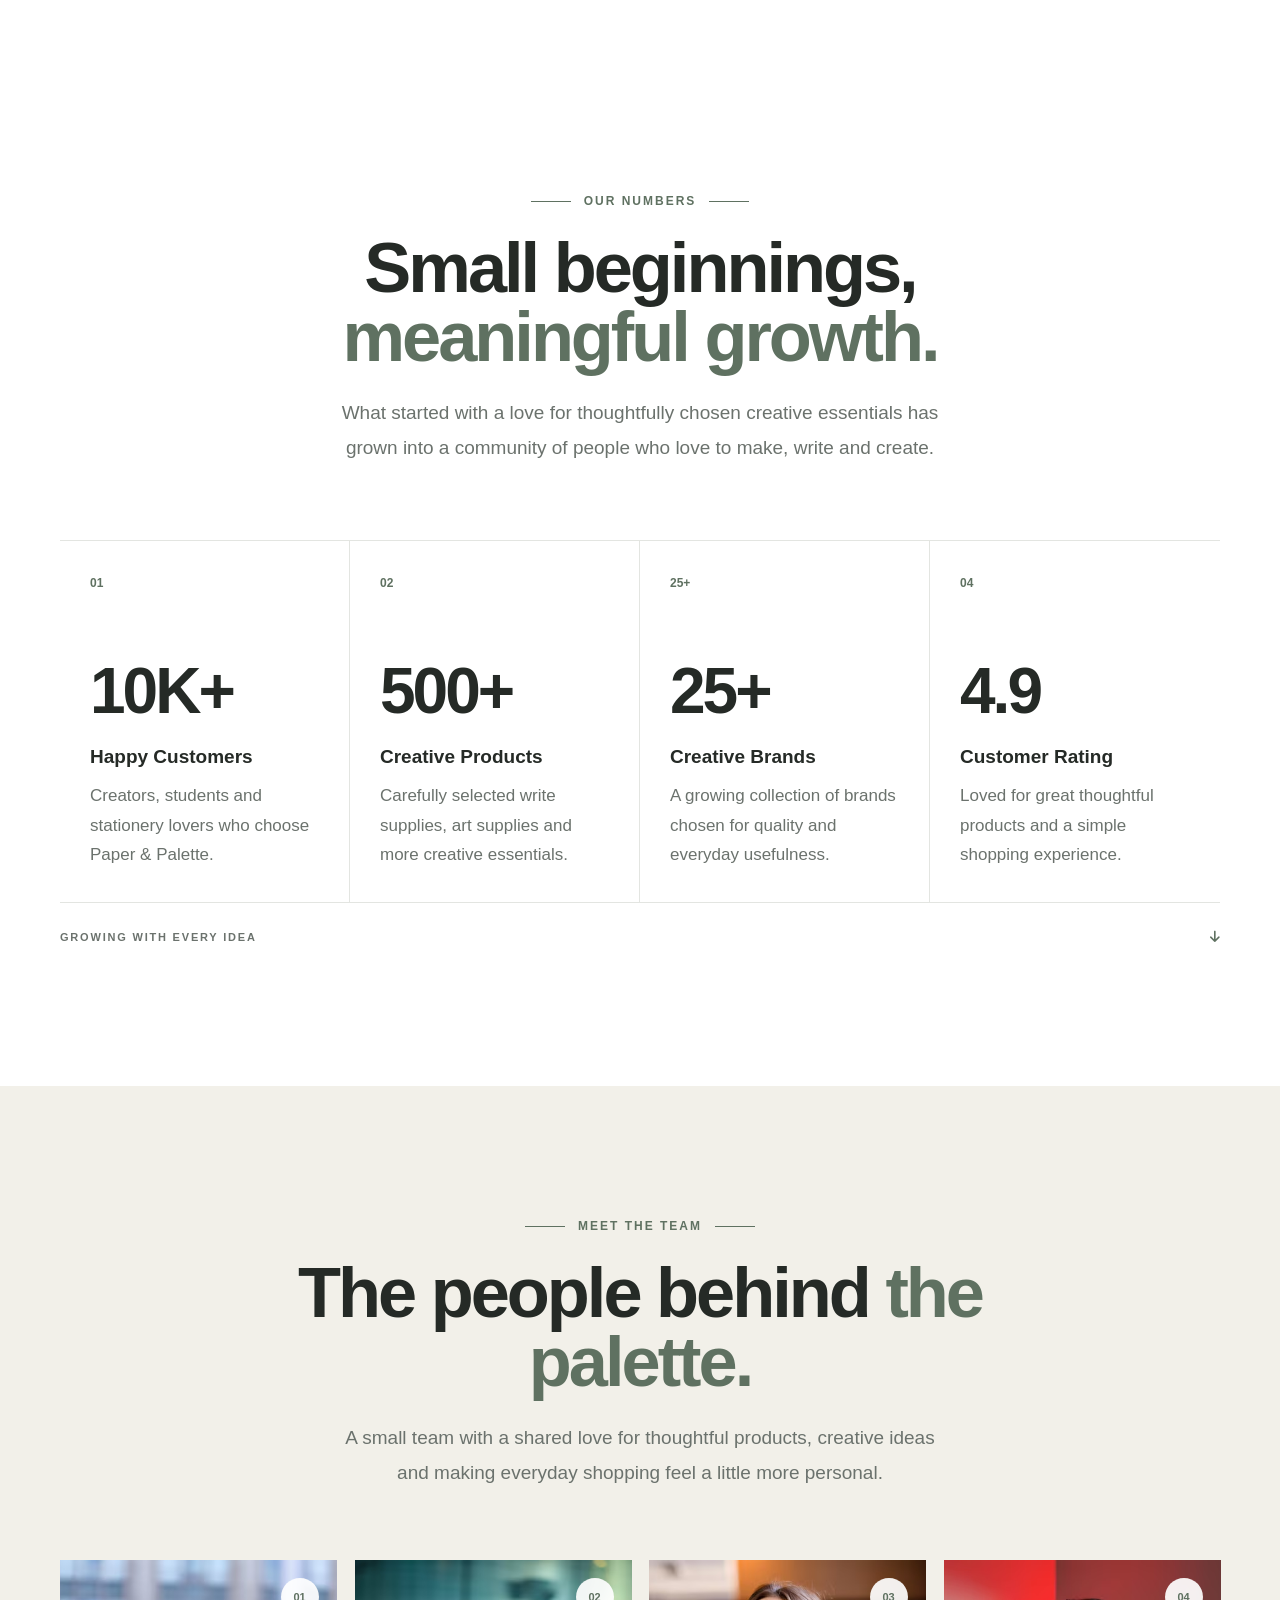
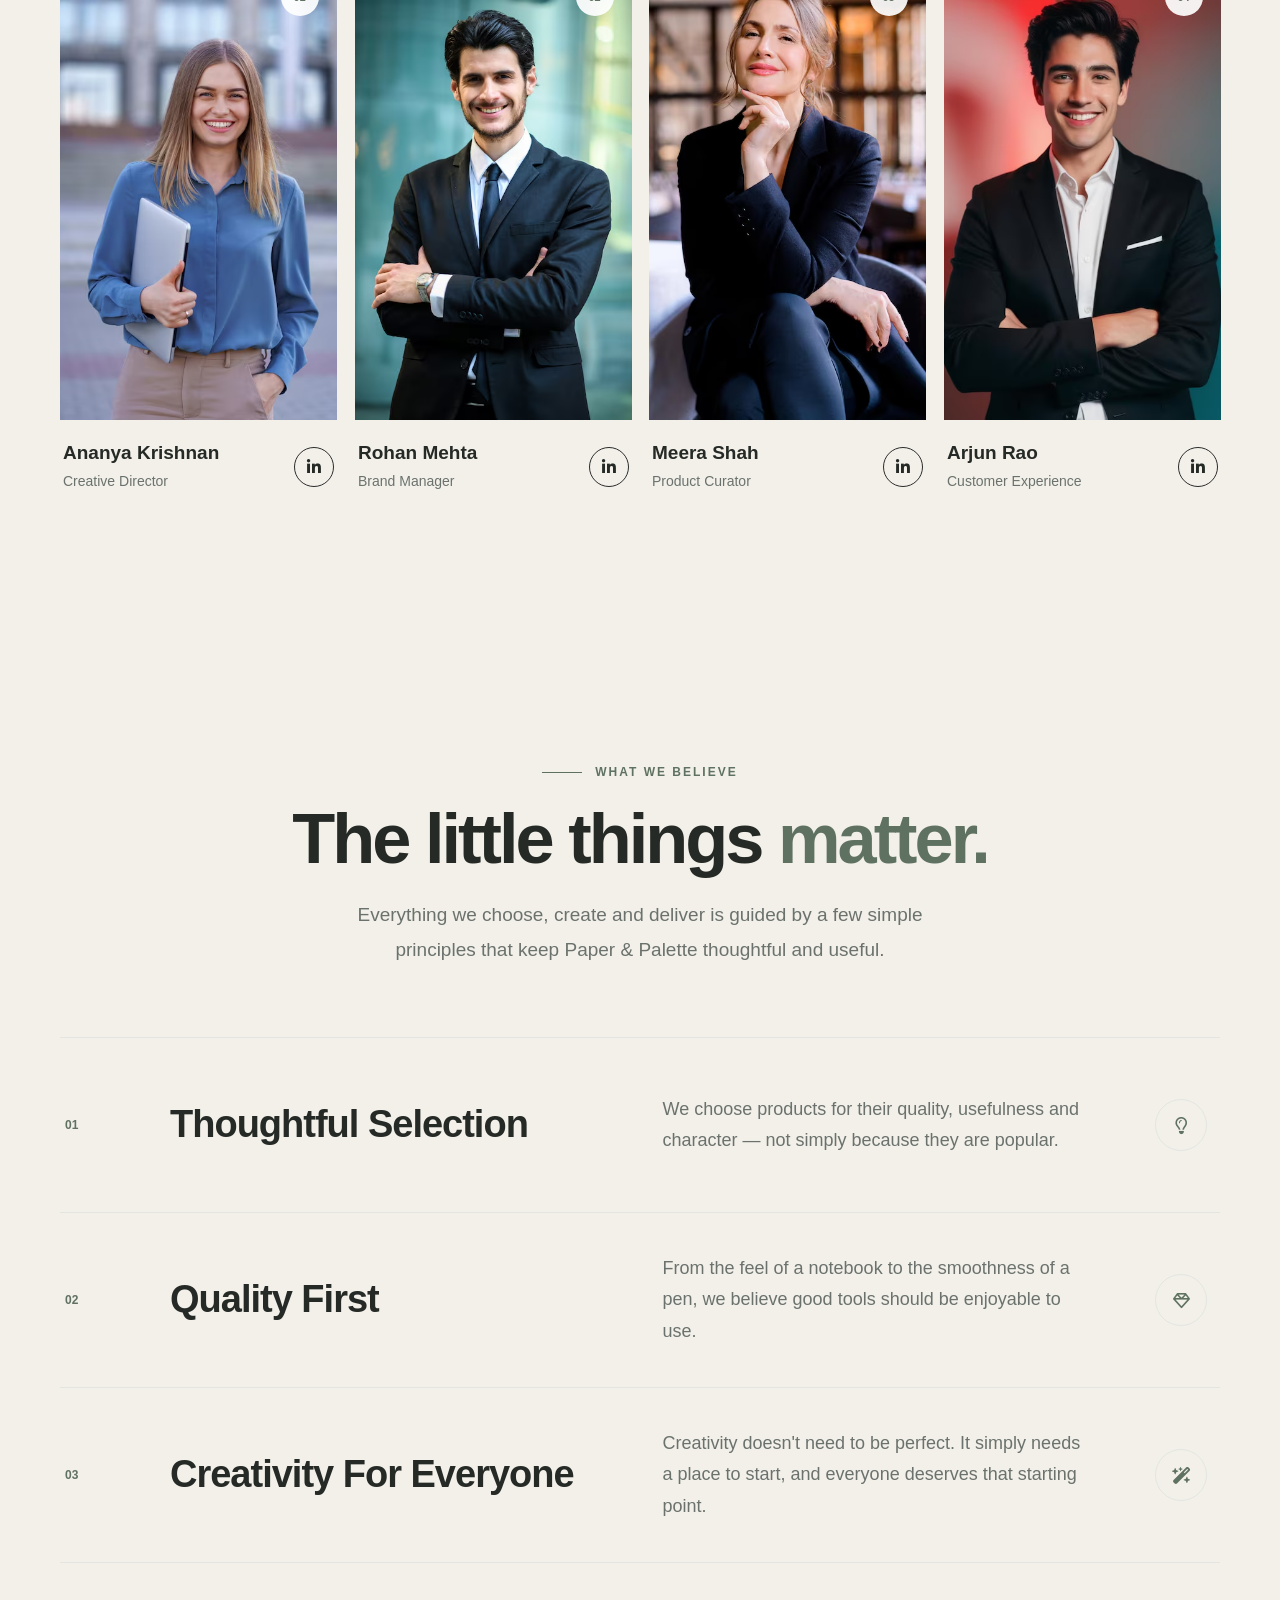
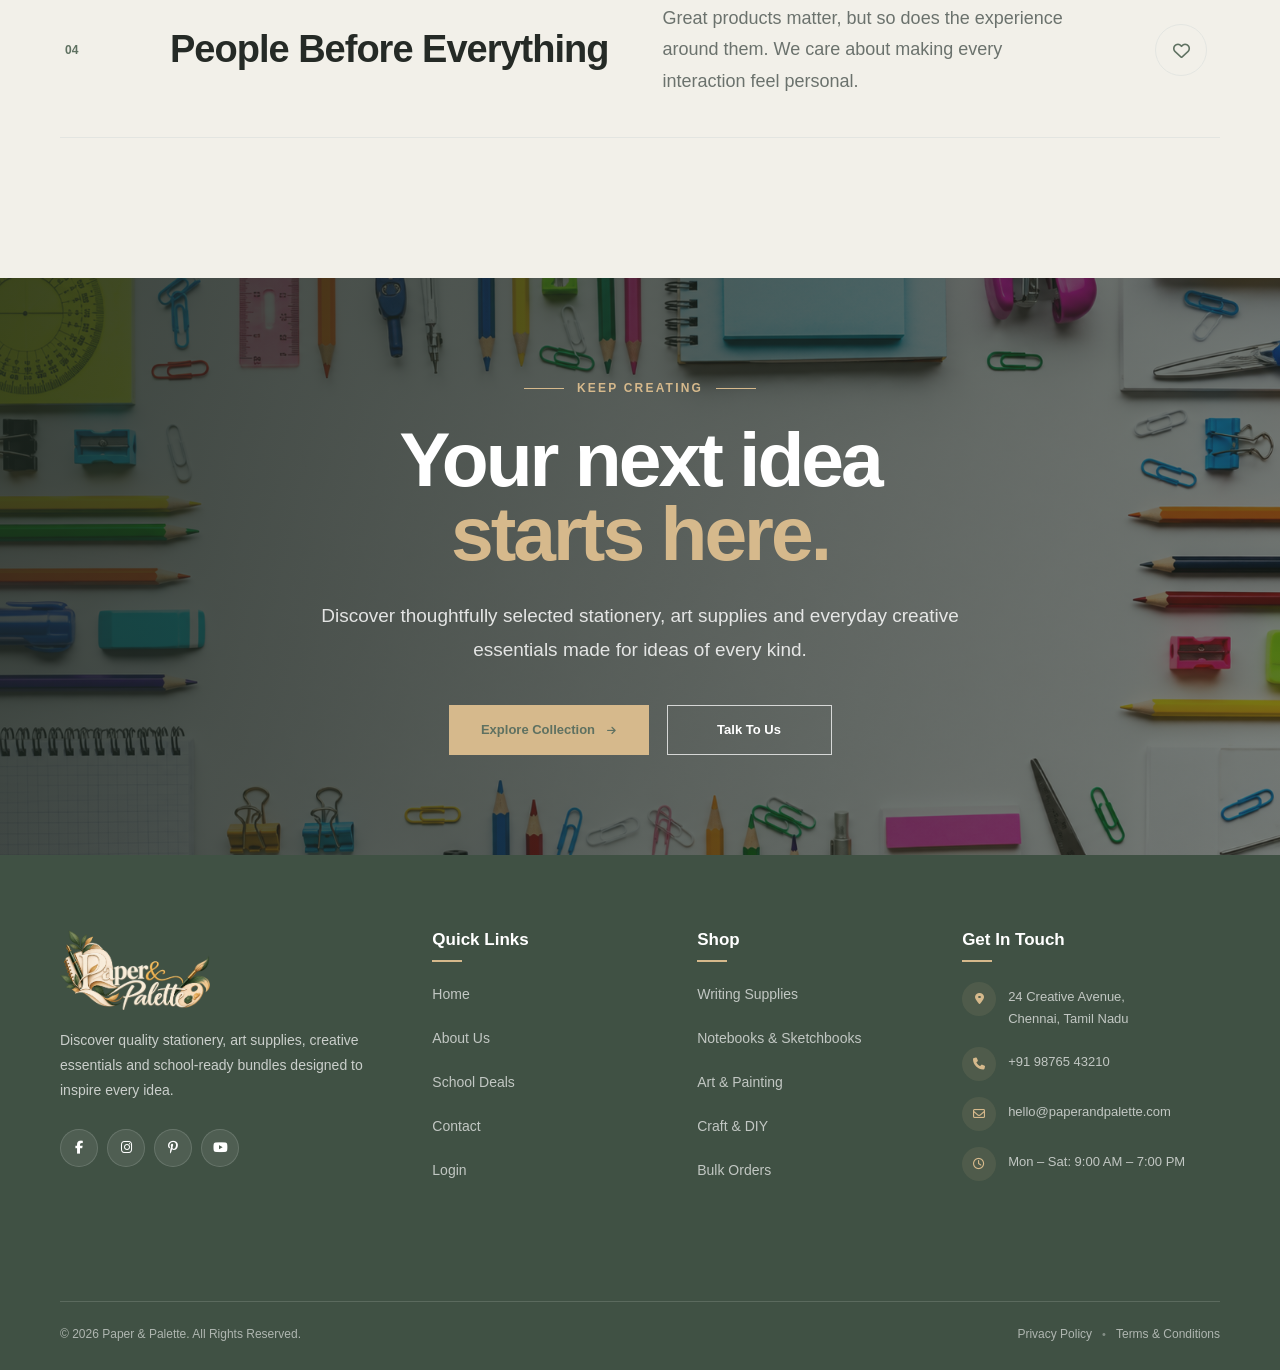
==== commit 4b145ae0: "Add files via upload" ====
--- a/about.html
+++ b/about.html
@@ -899,7 +899,7 @@
                         </h3>
 
                         <p>
-                            Creators, students and everyday stationery
+                            Creators, students and stationery
                             lovers who choose Paper &amp; Palette.
                         </p>
 
@@ -923,7 +923,7 @@
                         </h3>
 
                         <p>
-                            Carefully selected stationery, art supplies
+                            Carefully selected write supplies, art supplies
                             and more creative essentials.
                         </p>
 
@@ -948,7 +948,7 @@
 
                         <p>
                             A growing collection of brands chosen for
-                            quality, design and everyday usefulness.
+                            quality and everyday usefulness.
                         </p>
 
                     </div>
@@ -971,8 +971,7 @@
                         </h3>
 
                         <p>
-                            Loved for thoughtful products, reliable
-                            service and a simple shopping experience.
+                            Loved for great thoughtful products and a simple shopping experience.
                         </p>
 
                     </div>
--- a/css/style.css
+++ b/css/style.css
@@ -0,0 +1,38680 @@
+/* =========================================================
+   PAPER & PALETTE
+   Stationery & Art Supplies Store
+   ========================================================= */
+
+
+/* =========================================================
+   01. ROOT VARIABLES
+   ========================================================= */
+
+:root {
+
+    /* Brand Colors */
+    --primary-color: #5F7161;
+    --primary-dark: #405144;
+
+    --secondary-color: #D6B98C;
+    --secondary-dark: #B59668;
+
+    /* Neutral Colors */
+    --white-color: #FFFFFF;
+    --background-color: #F8F6F0;
+    --light-background: #F2F0E9;
+
+    --text-color: #252A26;
+    --text-light: #6B726D;
+
+    --border-color: #E3E5E1;
+
+    /* Typography */
+    --heading-font: "DM Sans", sans-serif;
+    --body-font: "Plus Jakarta Sans", sans-serif;
+
+    /* Layout */
+    --container-width: 1200px;
+
+    /* Border Radius */
+    --radius-sm: 6px;
+    --radius-md: 10px;
+    --radius-lg: 16px;
+
+    /* Transition */
+    --transition: all 0.3s ease;
+
+    /* Shadows */
+    --shadow-sm: 0 4px 15px rgba(37, 42, 38, 0.06);
+    --shadow-md: 0 10px 30px rgba(37, 42, 38, 0.10);
+}
+
+
+/* =========================================================
+   02. RESET
+   ========================================================= */
+
+* {
+    margin: 0;
+    padding: 0;
+    box-sizing: border-box;
+}
+
+html {
+    scroll-behavior: smooth;
+}
+
+body {
+    font-family: var(--body-font);
+    font-size: 16px;
+    font-weight: 400;
+    line-height: 1.7;
+    color: var(--text-color);
+    background-color: var(--white-color);
+    overflow-x: hidden;
+}
+
+img {
+    max-width: 100%;
+    height: auto;
+    display: block;
+}
+
+a {
+    text-decoration: none;
+    color: inherit;
+    transition: var(--transition);
+}
+
+ul,
+ol {
+    list-style: none;
+}
+
+button,
+input,
+textarea,
+select {
+    font-family: inherit;
+}
+
+button {
+    border: none;
+    cursor: pointer;
+}
+
+input,
+textarea,
+select {
+    outline: none;
+}
+
+
+/* =========================================================
+   03. TYPOGRAPHY
+   ========================================================= */
+
+h1,
+h2,
+h3,
+h4,
+h5,
+h6 {
+    font-family: var(--heading-font);
+    color: var(--text-color);
+    font-weight: 700;
+    line-height: 1.2;
+}
+
+h1 {
+    font-size: 62px;
+}
+
+h2 {
+    font-size: 46px;
+}
+
+h3 {
+    font-size: 30px;
+}
+
+h4 {
+    font-size: 24px;
+}
+
+h5 {
+    font-size: 20px;
+}
+
+h6 {
+    font-size: 18px;
+}
+
+p {
+    margin-bottom: 15px;
+    color: var(--text-light);
+}
+
+.text-center {
+    text-align: center;
+}
+
+
+/* =========================================================
+   04. CONTAINER
+   ========================================================= */
+
+.container {
+    width: 100%;
+    max-width: var(--container-width);
+    margin: 0 auto;
+    padding-left: 20px;
+    padding-right: 20px;
+}
+
+
+/* =========================================================
+   05. SECTION
+   ========================================================= */
+
+.section {
+    padding: 100px 0;
+}
+
+.section-sm {
+    padding: 70px 0;
+}
+
+.section-title {
+    max-width: 700px;
+    margin: 0 auto 50px;
+    text-align: center;
+}
+
+.section-title .subtitle {
+    display: inline-block;
+    margin-bottom: 12px;
+
+    font-family: var(--body-font);
+    font-size: 13px;
+    font-weight: 700;
+    letter-spacing: 2px;
+    text-transform: uppercase;
+
+    color: var(--primary-color);
+}
+
+.section-title h2 {
+    margin-bottom: 15px;
+}
+
+.section-title p {
+    max-width: 600px;
+    margin: 0 auto;
+}
+
+/* =========================================================
+   05A. REVEAL ANIMATIONS
+========================================================= */
+
+body.js-anim-ready .reveal-on-scroll {
+    opacity: 0;
+    transform: translate3d(0, 16px, 0);
+    will-change: opacity, transform;
+    transition-property: opacity, transform;
+    transition-duration: 0.45s;
+    transition-timing-function: cubic-bezier(0.22, 1, 0.36, 1);
+    transition-delay: var(--reveal-delay, 0ms);
+}
+
+body.js-anim-ready .reveal-on-scroll.is-revealed {
+    opacity: 1;
+    transform: translate3d(0, 0, 0);
+}
+
+@media (prefers-reduced-motion: reduce) {
+    body.js-anim-ready .reveal-on-scroll {
+        opacity: 1;
+        transform: none;
+        transition: none;
+        will-change: auto;
+    }
+}
+
+/* =========================================================
+   COMMON SECTION HEADING
+========================================================= */
+
+.section-heading {
+    margin-bottom: 55px;
+}
+
+
+/* Section Label */
+
+.section-label {
+    display: flex;
+    align-items: center;
+    gap: 12px;
+
+    margin-bottom: 24px;
+
+    color: var(--primary-color);
+
+    font-size: 11px;
+    font-weight: 700;
+
+    letter-spacing: 2px;
+    line-height: 1;
+
+    text-transform: uppercase;
+}
+
+
+.section-label::before {
+    content: "";
+
+    width: 35px;
+    height: 1px;
+
+    flex-shrink: 0;
+
+    background-color: var(--primary-color);
+}
+
+
+/* Main Heading */
+
+.section-heading h2 {
+    max-width: 700px;
+
+    margin: 0;
+
+    color: var(--text-color);
+
+    font-family: var(--heading-font);
+
+    font-size: clamp(44px, 5vw, 68px);
+
+    font-weight: 700;
+
+    line-height: 1;
+
+    letter-spacing: -2.5px;
+}
+
+
+/* Highlight */
+
+.section-heading h2 em {
+    color: var(--primary-color);
+
+    font-style: normal;
+}
+
+
+/* Supporting Paragraph */
+
+.section-heading p {
+    max-width: 600px;
+
+    margin: 22px 0 0;
+
+    color: var(--text-light);
+
+    font-family: var(--body-font);
+
+    font-size: 14px;
+
+    line-height: 1.8;
+}
+
+
+/* =========================================================
+   CENTER HEADING
+========================================================= */
+
+.section-heading.text-center {
+    text-align: center;
+}
+
+
+.section-heading.text-center .section-label {
+    justify-content: center;
+}
+
+
+.section-heading.text-center h2 {
+    margin-left: auto;
+    margin-right: auto;
+}
+
+
+.section-heading.text-center p {
+    margin-left: auto;
+    margin-right: auto;
+}
+
+
+/* =========================================================
+   MOBILE
+========================================================= */
+
+@media (max-width: 767px) {
+
+    .section-heading {
+        margin-bottom: 35px;
+    }
+
+    .section-label {
+        margin-bottom: 20px;
+        font-size: 10px;
+    }
+
+    .section-label::before {
+        width: 28px;
+    }
+
+    .section-heading h2 {
+        font-size: 42px;
+        letter-spacing: -2px;
+    }
+
+    .section-heading p {
+        margin-top: 18px;
+        font-size: 13px;
+    }
+
+}
+
+/* =========================================================
+   06. BUTTONS
+   ========================================================= */
+
+.btn {
+    display: inline-flex;
+    align-items: center;
+    justify-content: center;
+    gap: 8px;
+
+    min-height: 48px;
+    padding: 12px 24px;
+
+    border-radius: var(--radius-sm);
+
+    font-family: var(--body-font);
+    font-size: 14px;
+    font-weight: 600;
+
+    transition: var(--transition);
+}
+
+.btn-primary {
+    color: var(--white-color);
+    background-color: var(--primary-color);
+}
+
+.btn-primary:hover {
+    background-color: var(--primary-dark);
+    transform: translateY(-2px);
+}
+
+.btn-secondary {
+    color: var(--text-color);
+    background-color: var(--secondary-color);
+}
+
+.btn-secondary:hover {
+    background-color: var(--secondary-dark);
+    transform: translateY(-2px);
+}
+
+.btn-outline {
+    color: var(--primary-color);
+    background-color: transparent;
+    border: 1px solid var(--primary-color);
+}
+
+.btn-outline:hover {
+    color: var(--white-color);
+    background-color: var(--primary-color);
+}
+
+
+/* =========================================================
+   07. HEADER
+   ========================================================= */
+
+.header {
+    position: relative;
+    width: 100%;
+    background-color: var(--white-color);
+    border-bottom: 1px solid var(--border-color);
+    z-index: 1000;
+}
+
+.header-container {
+    min-height: 80px;
+
+    display: flex;
+    align-items: center;
+    justify-content: space-between;
+    gap: 30px;
+}
+
+
+/* =========================================================
+   08. LOGO
+   ========================================================= */
+
+.logo {
+    display: inline-flex;
+    align-items: center;
+    gap: 10px;
+}
+
+.logo img {
+    width: 52px;
+    height: auto;
+}
+
+.logo-text {
+    font-family: var(--heading-font);
+    font-size: 22px;
+    font-weight: 700;
+    color: var(--primary-color);
+}
+
+
+/* =========================================================
+   09. NAVIGATION
+   ========================================================= */
+
+.nav-menu {
+    display: flex;
+    align-items: center;
+    gap: 28px;
+}
+
+.nav-menu>li {
+    position: relative;
+}
+
+.nav-menu>li>a {
+    display: flex;
+    align-items: center;
+    gap: 6px;
+
+    padding: 28px 0;
+
+    font-size: 14px;
+    font-weight: 600;
+    color: var(--text-color);
+}
+
+.nav-menu>li>a:hover,
+.nav-menu>li.active>a {
+    color: var(--primary-color);
+}
+
+/* =========================================================
+   ACTIVE NAVIGATION
+========================================================= */
+
+.nav-link.active {
+    color: var(--primary-color);
+}
+
+
+/* Active underline */
+
+.nav-link.active::after {
+
+    content: "";
+
+    position: absolute;
+
+    left: 0;
+    bottom: 20px;
+
+    width: 100%;
+    height: 2px;
+
+    background-color: var(--primary-color);
+
+    opacity: 1;
+
+    visibility: visible;
+
+}
+
+
+/* =========================================================
+   ACTIVE DROPDOWN PARENT
+========================================================= */
+
+.nav-item.has-dropdown>.nav-link.active {
+    color: var(--primary-color);
+}
+
+
+.nav-item.has-dropdown>.nav-link.active::after {
+
+    content: "";
+
+    position: absolute;
+
+    left: 0;
+    bottom: 20px;
+
+    width: 80%;
+    height: 2px;
+
+    background-color: var(--primary-color);
+
+}
+
+
+/* =========================================================
+   ACTIVE DROPDOWN ITEM
+========================================================= */
+
+.nav-dropdown li a.active {
+
+    color: var(--primary-color);
+
+    background-color: var(--light-background);
+
+}
+
+
+/* =========================================================
+   DARK MODE
+========================================================= */
+
+body.dark-mode .nav-link.active {
+
+    color: var(--secondary-color);
+
+}
+
+
+body.dark-mode .nav-link.active::after {
+
+    background-color: var(--secondary-color);
+
+}
+
+
+body.dark-mode .nav-dropdown li a.active {
+
+    color: var(--secondary-color);
+
+}
+
+
+/* =========================================================
+   10. DROPDOWN
+   ========================================================= */
+
+.dropdown {
+    position: absolute;
+    top: 100%;
+    left: 0;
+
+    min-width: 230px;
+    padding: 10px;
+
+    background-color: var(--white-color);
+    border: 1px solid var(--border-color);
+    border-radius: var(--radius-md);
+
+    box-shadow: var(--shadow-md);
+
+    opacity: 0;
+    visibility: hidden;
+    transform: translateY(10px);
+
+    transition: var(--transition);
+}
+
+.nav-menu li:hover>.dropdown {
+    opacity: 1;
+    visibility: visible;
+    transform: translateY(0);
+}
+
+.dropdown li a {
+    display: block;
+    padding: 10px 12px;
+
+    font-size: 14px;
+    color: var(--text-color);
+
+    border-radius: var(--radius-sm);
+}
+
+.dropdown li a:hover {
+    color: var(--primary-color);
+    background-color: var(--light-background);
+}
+
+
+/* =========================================================
+   11. HEADER ACTIONS
+   ========================================================= */
+
+.header-actions {
+    display: flex;
+    align-items: center;
+    gap: 10px;
+}
+
+.header-icon {
+    width: 42px;
+    height: 42px;
+
+    display: inline-flex;
+    align-items: center;
+    justify-content: center;
+
+    color: var(--text-color);
+    background-color: transparent;
+
+    border: 1px solid var(--border-color);
+    border-radius: 50%;
+
+    transition: var(--transition);
+}
+
+.header-icon:hover {
+    color: var(--white-color);
+    background-color: var(--primary-color);
+    border-color: var(--primary-color);
+}
+
+.header-login {
+    min-height: 42px;
+    padding: 9px 18px;
+}
+
+
+/* =========================================================
+   12. HERO
+   ========================================================= */
+
+.hero {
+    position: relative;
+    min-height: 700px;
+
+    display: flex;
+    align-items: center;
+
+    background-color: var(--background-color);
+}
+
+.hero-content {
+    max-width: 650px;
+}
+
+.hero-subtitle {
+    display: inline-block;
+    margin-bottom: 15px;
+
+    color: var(--primary-color);
+
+    font-size: 14px;
+    font-weight: 700;
+    letter-spacing: 2px;
+    text-transform: uppercase;
+}
+
+.hero h1 {
+    margin-bottom: 20px;
+}
+
+.hero h1 span {
+    color: var(--primary-color);
+}
+
+.hero p {
+    max-width: 580px;
+    margin-bottom: 30px;
+    font-size: 17px;
+}
+
+.hero-buttons {
+    display: flex;
+    align-items: center;
+    gap: 12px;
+    flex-wrap: wrap;
+}
+
+
+/* =========================================================
+   13. PRODUCT CARD
+   ========================================================= */
+
+.product-card {
+    overflow: hidden;
+
+    background-color: var(--white-color);
+
+    border: 1px solid var(--border-color);
+    border-radius: var(--radius-md);
+
+    transition: var(--transition);
+}
+
+.product-card:hover {
+    transform: translateY(-5px);
+    box-shadow: var(--shadow-md);
+}
+
+.product-image {
+    position: relative;
+    overflow: hidden;
+
+    aspect-ratio: 1 / 1;
+
+    background-color: var(--light-background);
+}
+
+.product-image img {
+    width: 100%;
+    height: 100%;
+    object-fit: cover;
+
+    transition: var(--transition);
+}
+
+.product-card:hover .product-image img {
+    transform: scale(1.04);
+}
+
+.product-content {
+    padding: 20px;
+}
+
+.product-category {
+    display: block;
+    margin-bottom: 6px;
+
+    color: var(--primary-color);
+
+    font-size: 12px;
+    font-weight: 600;
+    text-transform: uppercase;
+    letter-spacing: 1px;
+}
+
+.product-title {
+    margin-bottom: 8px;
+
+    font-size: 18px;
+}
+
+.product-description {
+    font-size: 14px;
+    margin-bottom: 12px;
+}
+
+.product-price {
+    font-family: var(--heading-font);
+    font-size: 19px;
+    font-weight: 700;
+    color: var(--primary-color);
+}
+
+
+/* =========================================================
+   14. PRODUCT GRID
+   ========================================================= */
+
+.product-grid {
+    display: grid;
+    grid-template-columns: repeat(4, 1fr);
+    gap: 24px;
+}
+
+
+/* =========================================================
+   15. CATEGORY CARD
+   ========================================================= */
+
+.category-card {
+    position: relative;
+    overflow: hidden;
+
+    min-height: 280px;
+
+    display: flex;
+    align-items: flex-end;
+
+    padding: 25px;
+
+    border-radius: var(--radius-lg);
+
+    background-color: var(--light-background);
+}
+
+.category-card img {
+    position: absolute;
+    inset: 0;
+
+    width: 100%;
+    height: 100%;
+    object-fit: cover;
+
+    transition: var(--transition);
+}
+
+.category-card::after {
+    content: "";
+
+    position: absolute;
+    inset: 0;
+
+    background: linear-gradient(to top,
+            rgba(37, 42, 38, 0.65),
+            transparent 60%);
+}
+
+.category-card:hover img {
+    transform: scale(1.05);
+}
+
+.category-content {
+    position: relative;
+    z-index: 1;
+}
+
+.category-content h3 {
+    color: var(--white-color);
+    margin-bottom: 5px;
+}
+
+.category-content p {
+    color: rgba(255, 255, 255, 0.85);
+    margin: 0;
+}
+
+
+/* =========================================================
+   16. FORM
+   ========================================================= */
+
+.form-group {
+    margin-bottom: 20px;
+}
+
+.form-label {
+    display: block;
+    margin-bottom: 8px;
+
+    font-size: 14px;
+    font-weight: 600;
+    color: var(--text-color);
+}
+
+.form-control {
+    width: 100%;
+    min-height: 50px;
+
+    padding: 12px 15px;
+
+    color: var(--text-color);
+    background-color: var(--white-color);
+
+    border: 1px solid var(--border-color);
+    border-radius: var(--radius-sm);
+
+    font-size: 14px;
+
+    transition: var(--transition);
+}
+
+textarea.form-control {
+    min-height: 140px;
+    resize: vertical;
+}
+
+.form-control:focus {
+    border-color: var(--primary-color);
+    box-shadow: 0 0 0 3px rgba(95, 113, 97, 0.10);
+}
+
+
+/* =========================================================
+   17. CTA
+   ========================================================= */
+
+.cta-section {
+    padding: 80px 0;
+    background-color: var(--primary-color);
+}
+
+.cta-content {
+    text-align: center;
+    max-width: 750px;
+    margin: 0 auto;
+}
+
+.cta-content h2 {
+    color: var(--white-color);
+    margin-bottom: 15px;
+}
+
+.cta-content p {
+    color: rgba(255, 255, 255, 0.80);
+    margin-bottom: 25px;
+}
+
+
+/* =========================================================
+   18. FOOTER
+   ========================================================= */
+
+.footer {
+    padding: 70px 0 25px;
+
+    background-color: var(--text-color);
+}
+
+.footer-grid {
+    display: grid;
+    grid-template-columns: 1.5fr 1fr 1fr 1fr;
+    gap: 40px;
+}
+
+.footer-logo {
+    color: var(--white-color);
+    font-family: var(--heading-font);
+    font-size: 24px;
+    font-weight: 700;
+    margin-bottom: 15px;
+}
+
+.footer p {
+    color: rgba(255, 255, 255, 0.65);
+}
+
+.footer h4 {
+    color: var(--white-color);
+    font-size: 17px;
+    margin-bottom: 20px;
+}
+
+.footer-links li {
+    margin-bottom: 10px;
+}
+
+.footer-links a {
+    color: rgba(255, 255, 255, 0.65);
+    font-size: 14px;
+}
+
+.footer-links a:hover {
+    color: var(--secondary-color);
+}
+
+.footer-bottom {
+    margin-top: 50px;
+    padding-top: 20px;
+
+    border-top: 1px solid rgba(255, 255, 255, 0.12);
+
+    text-align: center;
+}
+
+.footer-bottom p {
+    margin: 0;
+    font-size: 13px;
+}
+
+
+/* =========================================================
+   19. SCROLL TO TOP
+   ========================================================= */
+
+.scroll-top {
+    position: fixed;
+    right: 25px;
+    bottom: 25px;
+
+    width: 45px;
+    height: 45px;
+
+    display: flex;
+    align-items: center;
+    justify-content: center;
+
+    color: var(--white-color);
+    background-color: var(--primary-color);
+
+    border-radius: 50%;
+
+    opacity: 0;
+    visibility: hidden;
+
+    transition: var(--transition);
+
+    z-index: 999;
+}
+
+.scroll-top.show {
+    opacity: 1;
+    visibility: visible;
+}
+
+.scroll-top:hover {
+    background-color: var(--primary-dark);
+    transform: translateY(-3px);
+}
+
+
+/* =========================================================
+   20. DARK MODE FOUNDATION
+   ========================================================= */
+
+body.dark-mode {
+    --white-color: #1E241F;
+    --background-color: #151A16;
+    --light-background: #202720;
+
+    --text-color: #F4F4EF;
+    --text-light: #B7BDB8;
+
+    --border-color: #343B35;
+
+    --primary-color: #91A594;
+    --primary-dark: #7E927F;
+
+    --secondary-color: #D6B98C;
+    --secondary-dark: #BE9F70;
+    color-scheme: dark;
+}
+
+body.dark-mode .header,
+body.dark-mode .product-card,
+body.dark-mode .form-control {
+    background-color: var(--white-color);
+}
+
+body.dark-mode .dropdown {
+    background-color: #1E241F;
+}
+
+
+/* =========================================================
+   21. RTL SUPPORT
+   ========================================================= */
+
+html[dir="rtl"] body {
+    direction: rtl;
+}
+
+html[dir="rtl"] .dropdown {
+    left: auto;
+    right: 0;
+}
+
+html[dir="rtl"] .header-container,
+html[dir="rtl"] .header-actions,
+html[dir="rtl"] .nav-menu {
+    direction: rtl;
+}
+
+
+/* =========================================================
+   22. RESPONSIVE
+   ========================================================= */
+
+@media (max-width: 1199px) {
+
+    :root {
+        --container-width: 960px;
+    }
+
+    h1 {
+        font-size: 54px;
+    }
+
+    h2 {
+        font-size: 40px;
+    }
+
+    .product-grid {
+        grid-template-columns: repeat(3, 1fr);
+    }
+
+    .footer-grid {
+        grid-template-columns: repeat(2, 1fr);
+    }
+}
+
+
+@media (max-width: 991px) {
+
+    :root {
+        --container-width: 720px;
+    }
+
+    .section {
+        padding: 80px 0;
+    }
+
+    h1 {
+        font-size: 48px;
+    }
+
+    h2 {
+        font-size: 36px;
+    }
+
+    .nav-menu {
+        display: none;
+    }
+
+    .product-grid {
+        grid-template-columns: repeat(2, 1fr);
+    }
+
+    .hero {
+        min-height: 600px;
+    }
+}
+
+
+@media (max-width: 767px) {
+
+    :root {
+        --container-width: 540px;
+    }
+
+    body {
+        font-size: 15px;
+    }
+
+    h1 {
+        font-size: 40px;
+    }
+
+    h2 {
+        font-size: 32px;
+    }
+
+    h3 {
+        font-size: 26px;
+    }
+
+    .section {
+        padding: 65px 0;
+    }
+
+    .section-title {
+        margin-bottom: 35px;
+    }
+
+    .hero {
+        min-height: 550px;
+    }
+
+    .hero p {
+        font-size: 15px;
+    }
+
+    .hero-buttons {
+        flex-direction: column;
+        align-items: stretch;
+    }
+
+    .hero-buttons .btn {
+        width: 100%;
+    }
+
+    .product-grid {
+        grid-template-columns: 1fr;
+    }
+
+    .footer-grid {
+        grid-template-columns: 1fr;
+        gap: 30px;
+    }
+
+    .header-container {
+        min-height: 70px;
+    }
+
+    .header-actions {
+        gap: 6px;
+    }
+
+    .header-login {
+        padding: 8px 14px;
+    }
+}
+
+
+@media (max-width: 575px) {
+
+    :root {
+        --container-width: 100%;
+    }
+
+    .container {
+        padding-left: 15px;
+        padding-right: 15px;
+    }
+
+    h1 {
+        font-size: 34px;
+    }
+
+    h2 {
+        font-size: 28px;
+    }
+
+    .logo-text {
+        font-size: 19px;
+    }
+
+    .logo img {
+        width: 45px;
+    }
+
+    .section {
+        padding: 55px 0;
+    }
+
+    .header-icon {
+        width: 38px;
+        height: 38px;
+    }
+}
+
+/* =========================================================
+   SCROLL TO TOP
+========================================================= */
+
+.scroll-top-btn {
+
+    position: fixed;
+
+    right: 8px;
+    bottom: 13px;
+
+    z-index: 999;
+
+    width: 40px;
+    height: 40px;
+
+    display: flex;
+
+    align-items: center;
+    justify-content: center;
+
+    color: var(--white-color);
+
+    background-color: var(--primary-color);
+
+    border: 1px solid var(--primary-color);
+
+    border-radius: 50%;
+
+    font-size: 12px;
+
+    cursor: pointer;
+
+    opacity: 0;
+
+    visibility: hidden;
+
+    transform: translateY(15px);
+
+    transition:
+        opacity 0.3s ease,
+        visibility 0.3s ease,
+        transform 0.3s ease,
+        background-color 0.3s ease;
+
+}
+
+
+/* Show Button */
+
+.scroll-top-btn.show {
+
+    opacity: 1;
+
+    visibility: visible;
+
+    transform: translateY(0);
+
+}
+
+
+/* Hover */
+
+.scroll-top-btn:hover {
+
+    color: var(--primary-color);
+
+    background-color: var(--secondary-color);
+
+    border-color: var(--secondary-color);
+
+    transform: translateY(-4px);
+
+}
+
+
+/* =========================================================
+   RTL
+========================================================= */
+
+html[dir="rtl"] .scroll-top-btn {
+
+    right: auto;
+
+    left: 25px;
+
+}
+
+/* =========================================================
+   LOGO - DEFAULT
+========================================================= */
+
+.site-logo,
+.footer-logo {
+    position: relative;
+
+    display: inline-flex;
+
+    align-items: center;
+}
+
+
+.site-logo img,
+.footer-logo img {
+
+    display: block;
+
+    width: 150px;
+
+    height: auto;
+
+}
+
+
+/* Light mode logo */
+
+.logo-light {
+
+    display: none !important;
+
+}
+
+
+/* =========================================================
+   DARK MODE LOGO
+========================================================= */
+
+body.dark-mode .logo-default {
+
+    display: none !important;
+
+}
+
+
+body.dark-mode .logo-light {
+
+    display: block !important;
+
+}
+
+
+
+/*******************************************Header*********************************************************/
+
+/* =========================================================
+   04. HEADER
+========================================================= */
+
+.site-header {
+
+    position: fixed;
+    top: 0;
+    left: 0;
+    width: 100%;
+
+    background-color: var(--white-color);
+
+    border-bottom: 1px solid var(--border-color);
+
+    z-index: 9999;
+
+}
+
+main {
+    padding-top: 30px;
+}
+
+@media (max-width: 991px) {
+
+    main {
+        padding-top: 75px;
+    }
+
+}
+
+@media (max-width: 575px) {
+
+    main {
+        padding-top: 68px;
+    }
+
+}
+
+
+.navbar {
+
+    min-height: 82px;
+
+    display: flex;
+
+    align-items: center;
+
+    justify-content: space-between;
+
+    gap: 25px;
+
+}
+
+
+/* =========================================================
+   05. LOGO
+========================================================= */
+
+.site-logo {
+
+    display: inline-flex;
+
+    align-items: center;
+
+    gap: 10px;
+
+    flex-shrink: 0;
+
+}
+
+.site-logo img {
+
+    width: 130px;
+
+    height: 70px;
+
+    object-fit: contain;
+
+}
+
+
+
+/* =========================================================
+   06. MAIN NAVIGATION
+========================================================= */
+
+.main-nav {
+
+    margin-left: auto;
+
+}
+
+.nav-list {
+
+    display: flex;
+
+    align-items: center;
+
+    gap: 27px;
+
+}
+
+.nav-item {
+
+    position: relative;
+
+}
+
+.nav-link {
+
+    min-height: 82px;
+
+    display: flex;
+
+    align-items: center;
+
+    justify-content: center;
+
+    gap: 7px;
+
+    position: relative;
+
+    font-family: var(--body-font);
+
+    font-size: 14px;
+
+    font-weight: 600;
+
+    color: var(--text-color);
+
+    white-space: nowrap;
+
+    transition: var(--transition);
+
+}
+
+.nav-link:hover {
+
+    color: var(--primary-color);
+
+}
+
+
+/* =========================================================
+   07. DROPDOWN ICON
+========================================================= */
+
+.dropdown-icon {
+
+    font-size: 9px;
+
+    transition: transform 0.3s ease;
+
+}
+
+.nav-item.has-dropdown:hover .dropdown-icon {
+
+    transform: rotate(180deg);
+
+}
+
+
+/* =========================================================
+   08. DROPDOWN
+========================================================= */
+
+.nav-dropdown {
+
+    position: absolute;
+
+    top: calc(100% - 1px);
+
+    left: 0;
+
+    width: 245px;
+
+    padding: 10px;
+
+    background-color: var(--white-color);
+
+    border: 1px solid var(--border-color);
+
+    border-radius: var(--radius-md);
+
+    box-shadow: var(--shadow-md);
+
+    opacity: 0;
+
+    visibility: hidden;
+
+    transform: translateY(12px);
+
+    transition:
+
+        opacity 0.25s ease,
+
+        visibility 0.25s ease,
+
+        transform 0.25s ease;
+
+}
+
+.nav-item.has-dropdown:hover>.nav-dropdown {
+
+    opacity: 1;
+
+    visibility: visible;
+
+    transform: translateY(0);
+
+}
+
+
+/* Dropdown Links */
+
+.nav-dropdown li {
+
+    width: 100%;
+
+}
+
+.nav-dropdown li a {
+
+    display: flex;
+
+    align-items: center;
+
+    width: 100%;
+
+    padding: 11px 13px;
+
+    border-radius: var(--radius-sm);
+
+    font-family: var(--body-font);
+
+    font-size: 13px;
+
+    font-weight: 500;
+
+    color: var(--text-color);
+
+    transition: var(--transition);
+
+}
+
+.nav-dropdown li a:hover {
+
+    color: var(--primary-color);
+
+    background-color: var(--light-background);
+
+    padding-left: 18px;
+
+}
+
+
+/* =========================================================
+   09. NAVBAR ACTIONS
+========================================================= */
+
+.navbar-actions {
+
+    display: flex;
+
+    align-items: center;
+
+    gap: 9px;
+
+    flex-shrink: 0;
+
+}
+
+.desktop-actions {
+
+    display: flex;
+
+    align-items: center;
+
+    gap: 9px;
+
+}
+
+
+/* =========================================================
+   10. DARK / RTL BUTTONS
+========================================================= */
+
+.nav-icon-btn {
+
+    width: 40px;
+
+    height: 40px;
+
+    display: inline-flex;
+
+    align-items: center;
+
+    justify-content: center;
+
+    flex-shrink: 0;
+
+    color: var(--text-color);
+
+    background-color: transparent;
+
+    border: 1px solid var(--border-color);
+
+    border-radius: 50%;
+
+    font-size: 14px;
+
+    transition: var(--transition);
+
+}
+
+.nav-icon-btn:hover {
+
+    color: var(--white-color);
+
+    background-color: var(--primary-color);
+
+    border-color: var(--primary-color);
+
+    transform: translateY(-2px);
+
+}
+
+
+/* =========================================================
+   11. LOGIN BUTTON
+========================================================= */
+
+.login-btn {
+
+    min-height: 40px;
+
+    display: inline-flex;
+
+    align-items: center;
+
+    justify-content: center;
+
+    gap: 7px;
+
+    padding: 9px 17px;
+
+    color: var(--primary-color);
+
+    background-color: transparent;
+
+    border: 1px solid var(--primary-color);
+
+    border-radius: var(--radius-sm);
+
+    font-size: 13px;
+
+    font-weight: 600;
+
+    white-space: nowrap;
+
+    transition: var(--transition);
+
+}
+
+.login-btn:hover {
+
+    color: var(--white-color);
+
+    background-color: var(--primary-color);
+
+    transform: translateY(-2px);
+
+}
+
+
+/* =========================================================
+   12. BULK ORDERS BUTTON
+========================================================= */
+
+.bulk-orders-btn {
+
+    min-height: 40px;
+
+    display: inline-flex;
+
+    align-items: center;
+
+    justify-content: center;
+
+    gap: 9px;
+
+    padding: 9px 17px;
+
+    color: var(--white-color);
+
+    background-color: var(--primary-color);
+
+    border: 1px solid var(--primary-color);
+
+    border-radius: var(--radius-sm);
+
+    font-size: 13px;
+
+    font-weight: 600;
+
+    white-space: nowrap;
+
+    transition: var(--transition);
+
+}
+
+.bulk-orders-btn:hover {
+
+    color: var(--white-color);
+
+    background-color: var(--primary-dark);
+
+    border-color: var(--primary-dark);
+
+    transform: translateY(-2px);
+
+}
+
+.bulk-orders-btn i {
+
+    font-size: 11px;
+
+    transition: transform 0.3s ease;
+
+}
+
+.bulk-orders-btn:hover i {
+
+    transform: translateX(3px);
+
+}
+
+
+/* =========================================================
+   13. MOBILE MENU TOGGLE
+========================================================= */
+
+.menu-toggle {
+
+    display: none;
+
+    width: 42px;
+
+    height: 42px;
+
+    align-items: center;
+
+    justify-content: center;
+
+    flex-direction: column;
+
+    gap: 5px;
+
+    padding: 0;
+
+    background-color: transparent;
+
+    border: 1px solid var(--border-color);
+
+    border-radius: var(--radius-sm);
+
+}
+
+.menu-toggle span {
+
+    width: 20px;
+
+    height: 2px;
+
+    display: block;
+
+    background-color: var(--text-color);
+
+    transition: all 0.3s ease;
+
+}
+
+
+/* Hamburger to X */
+
+.menu-toggle.active span:nth-child(1) {
+
+    transform:
+        translateY(7px) rotate(45deg);
+
+}
+
+.menu-toggle.active span:nth-child(2) {
+
+    opacity: 0;
+
+}
+
+.menu-toggle.active span:nth-child(3) {
+
+    transform:
+        translateY(-7px) rotate(-45deg);
+
+}
+
+
+/* =========================================================
+   14. MOBILE MENU ACTIONS
+========================================================= */
+
+.mobile-menu-actions {
+
+    display: none;
+
+}
+
+
+/* =========================================================
+   15. TABLET / MOBILE
+========================================================= */
+
+@media (max-width: 991px) {
+
+
+    /* -------------------------
+       Navbar
+    ------------------------- */
+
+    .navbar {
+
+        min-height: 75px;
+
+        gap: 15px;
+
+    }
+
+
+    .site-logo img {
+
+        width: 120px;
+
+        height: 70px;
+
+    }
+
+
+    /* -------------------------
+       Desktop Actions Hidden
+    ------------------------- */
+
+    .desktop-actions {
+
+        display: none;
+
+    }
+
+
+    /* -------------------------
+       Mobile Menu Button
+    ------------------------- */
+
+    .menu-toggle {
+
+        display: flex;
+
+    }
+
+
+    /* -------------------------
+       Main Navigation
+    ------------------------- */
+
+    .main-nav {
+
+        position: absolute;
+
+        top: 100%;
+
+        left: 0;
+
+        right: 0;
+
+        width: 100%;
+
+        max-height:
+            calc(100vh - 75px);
+
+        overflow-y: auto;
+
+        padding: 15px 20px 25px;
+
+        background-color: var(--white-color);
+
+        border-top: 1px solid var(--border-color);
+
+        border-bottom: 1px solid var(--border-color);
+
+        box-shadow: var(--shadow-md);
+
+        opacity: 0;
+
+        visibility: hidden;
+
+        transform: translateY(-10px);
+
+        transition:
+
+            opacity 0.3s ease,
+
+            visibility 0.3s ease,
+
+            transform 0.3s ease;
+
+    }
+
+
+    .main-nav.active {
+
+        opacity: 1;
+
+        visibility: visible;
+
+        transform: translateY(0);
+
+    }
+
+
+    /* -------------------------
+       Mobile Navigation List
+    ------------------------- */
+
+    .nav-list {
+
+        width: 100%;
+
+        display: flex;
+
+        flex-direction: column;
+
+        align-items: stretch;
+
+        gap: 0;
+
+    }
+
+
+    .nav-item {
+
+        width: 100%;
+
+    }
+
+
+    .nav-link {
+
+        min-height: auto;
+
+        width: 100%;
+
+        justify-content: space-between;
+
+        padding: 14px 5px;
+
+        border-bottom: 1px solid var(--border-color);
+
+    }
+
+
+    .nav-link.active {
+
+        padding-bottom: 18px;
+
+    }
+
+
+    .nav-item.has-dropdown>.nav-link.active {
+
+        padding-bottom: 18px;
+
+    }
+
+
+    .nav-link.active::after,
+    .nav-item.has-dropdown>.nav-link.active::after {
+
+        bottom: 8px;
+
+    }
+
+
+    /* -------------------------
+       Mobile Dropdown
+    ------------------------- */
+
+    .nav-dropdown {
+
+        position: static;
+
+        display: none;
+
+        width: 100%;
+
+        padding: 5px;
+
+        background-color: var(--light-background);
+
+        border: none;
+
+        border-radius: var(--radius-sm);
+
+        box-shadow: none;
+
+        opacity: 1;
+
+        visibility: visible;
+
+        transform: none;
+
+    }
+
+
+    .nav-item.has-dropdown.dropdown-open>.nav-dropdown {
+
+        display: block;
+
+    }
+
+
+    .nav-dropdown li a {
+
+        padding: 10px 14px;
+
+        font-size: 13px;
+
+    }
+
+
+    .nav-dropdown li a:hover {
+
+        padding-left: 18px;
+
+    }
+
+
+    /* -------------------------
+       Mobile Actions
+    ------------------------- */
+
+    .mobile-menu-actions {
+
+        display: grid;
+
+        grid-template-columns: repeat(2, auto);
+
+        justify-content: flex-start;
+
+        align-items: center;
+
+        width: 100%;
+
+        margin-top: 15px;
+
+        padding-top: 15px;
+
+        border-top: 1px solid var(--border-color);
+
+        gap: 12px 10px;
+
+    }
+
+
+    /* -------------------------
+       Mobile Action Common
+    ------------------------- */
+
+    .mobile-action-btn,
+    .mobile-login-btn,
+    .mobile-bulk-btn {
+
+        min-height: 48px;
+
+        display: flex;
+
+        align-items: center;
+
+        justify-content: space-between;
+
+        padding: 12px 14px;
+
+        border-radius: var(--radius-sm);
+
+        font-family: var(--body-font);
+
+        font-size: 14px;
+
+        font-weight: 600;
+
+        transition: var(--transition);
+
+    }
+
+
+    .mobile-action-btn {
+
+        width: 46px;
+
+        min-width: 42px;
+
+        height: 46px;
+
+        padding: 0;
+
+        justify-content: center;
+
+        border-radius: 50%;
+
+    }
+
+
+    .mobile-action-btn>span {
+
+        display: inline-flex;
+
+        align-items: center;
+
+        justify-content: center;
+
+        width: 100%;
+
+        height: 100%;
+
+    }
+
+
+    .mobile-action-btn .action-arrow {
+
+        display: none;
+
+    }
+
+
+    .mobile-login-btn,
+    .mobile-bulk-btn {
+
+        grid-column: 1 / -1;
+
+        width: 100%;
+
+    }
+
+
+    /* -------------------------
+       Mobile Dark / RTL
+    ------------------------- */
+
+    .mobile-action-btn {
+
+        color: var(--text-color);
+
+        background-color: transparent;
+
+        border: 1px solid var(--border-color);
+
+    }
+
+
+    .mobile-action-btn>span {
+
+        display: flex;
+
+        align-items: center;
+
+        gap: 10px;
+
+    }
+
+
+    .mobile-action-btn:hover {
+
+        color: var(--primary-color);
+
+        background-color: var(--light-background);
+
+        border-color: var(--primary-color);
+
+    }
+
+
+    .action-icon {
+
+        width: 18px;
+
+        text-align: center;
+
+    }
+
+
+    .action-arrow {
+
+        font-size: 11px;
+
+    }
+
+
+    /* -------------------------
+       Mobile Login
+    ------------------------- */
+
+    .mobile-login-btn {
+
+        color: var(--primary-color);
+
+        background-color: transparent;
+
+        border: 1px solid var(--primary-color);
+
+    }
+
+
+    .mobile-login-btn>span {
+
+        display: flex;
+
+        align-items: center;
+
+        gap: 10px;
+
+    }
+
+
+    .mobile-login-btn:hover {
+
+        color: var(--white-color);
+
+        background-color: var(--primary-color);
+
+    }
+
+
+    /* -------------------------
+       Mobile Bulk Orders
+    ------------------------- */
+
+    .mobile-bulk-btn {
+
+        color: var(--white-color);
+
+        background-color: var(--primary-color);
+
+        border: 1px solid var(--primary-color);
+
+    }
+
+
+    .mobile-bulk-btn:hover {
+
+        color: var(--white-color);
+
+        background-color: var(--primary-dark);
+
+        border-color: var(--primary-dark);
+
+    }
+
+
+    body.js-anim-ready .school-filter-section {
+
+        opacity: 1 !important;
+
+        transform: none !important;
+
+        transition: none !important;
+
+    }
+
+}
+
+
+/* =========================================================
+   16. SMALL TABLET
+========================================================= */
+
+@media (max-width: 767px) {
+
+    .site-logo img {
+
+        width: 120px;
+
+        height: 100px;
+
+    }
+
+
+    .logo-name {
+
+        font-size: 18px;
+
+    }
+
+
+    .navbar-actions {
+
+        gap: 6px;
+
+    }
+
+
+    .menu-toggle {
+
+        width: 40px;
+
+        height: 40px;
+
+    }
+
+}
+
+
+/* =========================================================
+   17. MOBILE
+========================================================= */
+
+@media (max-width: 575px) {
+
+    .container {
+
+        padding-left: 15px;
+
+        padding-right: 15px;
+
+    }
+
+
+    .navbar {
+
+        min-height: 68px;
+
+        gap: 8px;
+
+    }
+
+
+    .site-logo {
+
+        gap: 7px;
+
+    }
+
+
+    .site-logo img {
+
+        width: 80px;
+
+        height: 80px;
+
+    }
+
+
+    .logo-name {
+
+        font-size: 16px;
+
+    }
+
+
+    .menu-toggle {
+
+        width: 38px;
+
+        height: 38px;
+
+    }
+
+
+    .main-nav {
+
+        max-height:
+            calc(100vh - 68px);
+
+        padding-left: 15px;
+
+        padding-right: 15px;
+
+    }
+
+}
+
+
+/* =========================================================
+   18. RTL SUPPORT
+========================================================= */
+
+html[dir="rtl"] .main-nav {
+
+    direction: rtl;
+
+}
+
+
+html[dir="rtl"] .nav-dropdown {
+
+    left: auto;
+
+    right: 0;
+
+}
+
+
+html[dir="rtl"] .nav-dropdown li a:hover {
+
+    padding-left: 13px;
+
+    padding-right: 18px;
+
+}
+
+
+html[dir="rtl"] .bulk-orders-btn i {
+
+    transform: rotate(180deg);
+
+}
+
+
+html[dir="rtl"] .bulk-orders-btn:hover i {
+
+    transform:
+        rotate(180deg) translateX(3px);
+
+}
+
+
+/* Mobile RTL */
+
+@media (max-width: 991px) {
+
+    html[dir="rtl"] .nav-link {
+
+        text-align: right;
+
+        direction: rtl;
+
+        flex-direction: row-reverse;
+
+    }
+
+
+    html[dir="rtl"] .nav-dropdown {
+
+        text-align: right;
+
+        direction: rtl;
+
+        right: 0;
+
+        left: auto;
+
+    }
+
+
+    html[dir="rtl"] .nav-dropdown li a:hover {
+
+        padding-left: 14px;
+
+        padding-right: 18px;
+
+    }
+
+
+    html[dir="rtl"] .nav-item.has-dropdown>.nav-link .dropdown-icon {
+
+        margin-left: 10px;
+
+        margin-right: 0;
+
+        transform: none;
+
+    }
+
+
+    html[dir="rtl"] .mobile-action-btn,
+    html[dir="rtl"] .mobile-login-btn,
+    html[dir="rtl"] .mobile-bulk-btn {
+
+        direction: rtl;
+
+    }
+
+
+    html[dir="rtl"] .mobile-login-btn,
+    html[dir="rtl"] .mobile-bulk-btn {
+
+        flex-direction: row-reverse;
+
+    }
+
+
+    html[dir="rtl"] .mobile-login-btn>span {
+
+        display: inline-flex;
+
+        align-items: center;
+
+        gap: 10px;
+
+        flex-direction: row-reverse;
+
+    }
+
+
+    html[dir="rtl"] .mobile-bulk-btn>span {
+
+        display: inline-flex;
+
+        justify-content: flex-end;
+
+        width: 100%;
+
+    }
+
+
+    html[dir="rtl"] .mobile-login-btn i,
+    html[dir="rtl"] .mobile-bulk-btn i {
+
+        margin-left: 0;
+
+        margin-right: 0;
+
+        transform: rotate(180deg);
+
+    }
+
+}
+
+
+
+/* =========================================================
+   20. ACCESSIBILITY
+========================================================= */
+
+button:focus-visible,
+a:focus-visible {
+
+    outline: 2px solid var(--secondary-color);
+
+    outline-offset: 3px;
+
+}
+
+
+/* =========================================================
+   21. REDUCED MOTION
+========================================================= */
+
+@media (prefers-reduced-motion: reduce) {
+
+    *,
+    *::before,
+    *::after {
+
+        animation-duration: 0.01ms !important;
+
+        animation-iteration-count: 1 !important;
+
+        transition-duration: 0.01ms !important;
+
+        scroll-behavior: auto !important;
+
+    }
+
+}
+
+/************************************************Footer*****************************************************/
+
+/* =========================================================
+   FOOTER
+========================================================= */
+
+.site-footer {
+
+    padding: 75px 0 25px;
+
+    background-color: var(--primary-dark);
+
+    color: var(--white-color);
+
+}
+
+
+/* =========================================================
+   FOOTER GRID
+========================================================= */
+
+.footer-grid {
+
+    display: grid;
+
+    grid-template-columns:
+        1.5fr 1fr 1fr 1.2fr;
+
+    gap: 50px;
+
+    padding-bottom: 55px;
+
+}
+
+
+/* =========================================================
+   FOOTER BRAND
+========================================================= */
+
+.footer-brand {
+
+    max-width: 360px;
+
+}
+
+
+.footer-logo {
+
+    display: inline-flex;
+
+    align-items: center;
+
+    gap: 10px;
+
+    margin-bottom: 18px;
+
+}
+
+
+.footer-logo img {
+
+    width: 150px;
+
+    height: 80px;
+
+    object-fit: contain;
+
+}
+
+
+.footer-brand>p {
+
+    margin-bottom: 25px;
+
+    color: rgba(255, 255, 255, 0.72);
+
+    font-size: 14px;
+
+    line-height: 1.8;
+
+}
+
+
+/* =========================================================
+   SOCIAL ICONS
+========================================================= */
+
+.footer-socials {
+
+    display: flex;
+
+    align-items: center;
+
+    gap: 9px;
+
+}
+
+
+.footer-socials a {
+
+    width: 38px;
+
+    height: 38px;
+
+    display: inline-flex;
+
+    align-items: center;
+
+    justify-content: center;
+
+    color: var(--white-color);
+
+    background-color: rgba(255, 255, 255, 0.08);
+
+    border: 1px solid rgba(255, 255, 255, 0.14);
+
+    border-radius: 50%;
+
+    font-size: 13px;
+
+    transition: var(--transition);
+
+}
+
+
+.footer-socials a:hover {
+
+    color: var(--primary-dark);
+
+    background-color: var(--secondary-color);
+
+    border-color: var(--secondary-color);
+
+    transform: translateY(-3px);
+
+}
+
+
+/* =========================================================
+   FOOTER HEADINGS
+========================================================= */
+
+.footer-column h4 {
+
+    margin-bottom: 20px;
+
+    font-family: var(--heading-font);
+
+    font-size: 17px;
+
+    font-weight: 700;
+
+    color: var(--white-color);
+
+}
+
+
+/* Small line under heading */
+
+.footer-column h4::after {
+
+    content: "";
+
+    display: block;
+
+    width: 30px;
+
+    height: 2px;
+
+    margin-top: 10px;
+
+    background-color: var(--secondary-color);
+
+}
+
+
+/* =========================================================
+   FOOTER LINKS
+========================================================= */
+
+.footer-links {
+
+    display: flex;
+
+    flex-direction: column;
+
+    gap: 10px;
+
+}
+
+
+.footer-links li {
+
+    line-height: 1.5;
+
+}
+
+
+.footer-links a {
+
+    display: inline-block;
+
+    color: rgba(255, 255, 255, 0.68);
+
+    font-size: 14px;
+
+    transition: var(--transition);
+
+}
+
+
+.footer-links a:hover {
+
+    color: var(--secondary-color);
+
+    transform: translateX(4px);
+
+}
+
+
+/* =========================================================
+   CONTACT
+========================================================= */
+
+.footer-contact {
+
+    display: flex;
+
+    flex-direction: column;
+
+}
+
+
+.footer-contact-item {
+
+    display: flex;
+
+    align-items: flex-start;
+
+    gap: 12px;
+
+    margin-bottom: 16px;
+
+}
+
+
+.footer-contact-icon {
+
+    width: 34px;
+
+    height: 34px;
+
+    display: inline-flex;
+
+    align-items: center;
+
+    justify-content: center;
+
+    flex-shrink: 0;
+
+    color: var(--secondary-color);
+
+    background-color:
+        rgba(214, 185, 140, 0.10);
+
+    border-radius: 50%;
+
+    font-size: 12px;
+
+}
+
+
+.footer-contact-item p,
+.footer-contact-item a {
+
+    margin: 0;
+
+    padding-top: 4px;
+
+    color: rgba(255, 255, 255, 0.68);
+
+    font-size: 13px;
+
+    line-height: 1.7;
+
+}
+
+
+.footer-contact-item a:hover {
+
+    color: var(--secondary-color);
+
+}
+
+
+/* =========================================================
+   FOOTER BOTTOM
+========================================================= */
+
+.footer-bottom {
+
+    display: flex;
+
+    align-items: center;
+
+    justify-content: space-between;
+
+    gap: 20px;
+
+    padding-top: 22px;
+
+    border-top:
+        1px solid rgba(255, 255, 255, 0.14);
+
+}
+
+
+.footer-bottom p {
+
+    margin: 0;
+
+    color: rgba(255, 255, 255, 0.58);
+
+    font-size: 12px;
+
+}
+
+
+.footer-bottom-links {
+
+    display: flex;
+
+    align-items: center;
+
+    gap: 10px;
+
+}
+
+
+.footer-bottom-links a {
+
+    color: rgba(255, 255, 255, 0.58);
+
+    font-size: 12px;
+
+    transition: var(--transition);
+
+}
+
+
+.footer-bottom-links a:hover {
+
+    color: var(--secondary-color);
+
+}
+
+
+.footer-bottom-links span {
+
+    color: rgba(255, 255, 255, 0.35);
+
+    font-size: 11px;
+
+}
+
+
+/* =========================================================
+   FOOTER RTL
+========================================================= */
+
+html[dir="rtl"] .footer-links a:hover {
+
+    transform: translateX(-4px);
+
+}
+
+
+/* =========================================================
+   DARK MODE
+========================================================= */
+
+body.dark-mode .scroll-top-btn {
+
+    color: var(--primary-color);
+
+    background-color: var(--secondary-color);
+
+    border-color: var(--secondary-color);
+
+}
+
+
+body.dark-mode .scroll-top-btn:hover {
+
+    color: var(--white-color);
+
+    background-color: var(--primary-color);
+
+    border-color: var(--primary-color);
+
+}
+
+
+
+/***************************************************Home 1 page************************************************/
+
+/* =========================================================
+   EDITORIAL HERO
+========================================================= */
+
+.hero-editorial {
+
+    position: relative;
+
+    min-height: calc(100vh - 82px);
+
+    display: flex;
+
+    align-items: center;
+
+    overflow: hidden;
+
+    background-color: var(--background-color);
+
+}
+
+
+/* =========================================================
+   BACKGROUND
+========================================================= */
+
+.hero-editorial-bg {
+
+    position: absolute;
+
+    top: -220px;
+
+    right: -180px;
+
+    width: 650px;
+
+    height: 650px;
+
+    border-radius: 50%;
+
+    background-color: rgba(214, 185, 140, 0.18);
+
+    pointer-events: none;
+
+}
+
+
+/* =========================================================
+   MAIN LAYOUT
+========================================================= */
+
+.hero-editorial-layout {
+
+    min-height: 640px;
+
+    display: grid;
+
+    grid-template-columns:
+        minmax(360px, 0.95fr) minmax(420px, 1.25fr) 80px;
+
+    align-items: center;
+
+    gap: 35px;
+
+}
+
+
+/* =========================================================
+   HERO CONTENT
+========================================================= */
+
+.hero-editorial-content {
+
+    position: relative;
+
+    z-index: 3;
+
+    padding-top: 15px;
+
+}
+
+
+.hero-eyebrow {
+
+    display: flex;
+
+    align-items: center;
+
+    gap: 12px;
+
+    margin-bottom: 25px;
+
+    color: var(--primary-color);
+
+    font-size: 12px;
+
+    font-weight: 700;
+
+    letter-spacing: 2px;
+
+    text-transform: uppercase;
+
+}
+
+
+.eyebrow-line {
+
+    width: 35px;
+
+    height: 1px;
+
+    background-color: var(--primary-color);
+
+}
+
+
+/* =========================================================
+   HERO TITLE
+========================================================= */
+
+.hero-title {
+
+    max-width: 680px;
+
+    margin: 0;
+
+    font-family: var(--heading-font);
+
+    font-size: clamp(60px, 6.2vw, 94px);
+
+    font-weight: 700;
+
+    line-height: 0.96;
+
+    letter-spacing: -4px;
+
+    color: var(--text-color);
+
+}
+
+
+.hero-title span {
+
+    display: block;
+
+}
+
+
+.hero-title .title-outline {
+
+    margin-left: 0;
+
+    color: transparent;
+
+    -webkit-text-stroke:
+        1.5px var(--primary-color);
+
+}
+
+
+.hero-title strong {
+
+    display: block;
+
+    margin-left: 0px;
+
+    color: var(--primary-color);
+
+    font-weight: 700;
+
+}
+
+
+/* =========================================================
+   DESCRIPTION
+========================================================= */
+
+.hero-description {
+
+    max-width: 430px;
+
+    margin: 32px 0 28px 0;
+
+    color: var(--text-light);
+
+    font-size: 15px;
+
+    line-height: 1.8;
+
+}
+
+
+/* =========================================================
+   HERO ACTIONS
+========================================================= */
+
+.hero-actions {
+
+    display: flex;
+
+    align-items: center;
+
+    gap: 24px;
+
+    margin-left: 0;
+
+}
+
+
+/* Main button */
+
+.hero-main-btn {
+
+    display: inline-flex;
+
+    align-items: center;
+
+    justify-content: center;
+
+    gap: 14px;
+
+    min-height: 52px;
+
+    padding: 13px 22px;
+
+    color: var(--white-color);
+
+    background-color: var(--primary-color);
+
+    border: 1px solid var(--primary-color);
+
+    border-radius: 3px;
+
+    font-size: 13px;
+
+    font-weight: 600;
+
+    transition: var(--transition);
+
+}
+
+
+.hero-main-btn:hover {
+
+    background-color: var(--primary-dark);
+
+    border-color: var(--primary-dark);
+
+    transform: translateY(-3px);
+
+}
+
+
+.hero-main-btn i {
+
+    font-size: 11px;
+
+    transition: transform 0.3s ease;
+
+}
+
+
+.hero-main-btn:hover i {
+
+    transform: translateX(4px);
+
+}
+
+
+/* Text link */
+
+.hero-text-link {
+
+    display: inline-flex;
+
+    align-items: center;
+
+    gap: 8px;
+
+    color: var(--text-color);
+
+    font-size: 13px;
+
+    font-weight: 600;
+
+    border-bottom: 1px solid var(--text-color);
+
+    padding-bottom: 4px;
+
+}
+
+
+.hero-text-link:hover {
+
+    color: var(--primary-color);
+
+    border-color: var(--primary-color);
+
+}
+
+
+.hero-text-link i {
+
+    font-size: 9px;
+
+}
+
+
+/* =========================================================
+   HERO VISUAL
+========================================================= */
+
+.hero-visual {
+
+    position: relative;
+
+    height: 620px;
+
+    display: flex;
+
+    align-items: center;
+
+    justify-content: center;
+
+}
+
+
+/* Large subtle shape */
+
+.hero-visual::before {
+
+    content: "";
+
+    position: absolute;
+
+    width: 470px;
+
+    height: 470px;
+
+    border-radius: 50%;
+
+    border: 1px solid rgba(95, 113, 97, 0.18);
+
+}
+
+
+/* Main image */
+
+.hero-image-wrap {
+
+    position: relative;
+
+    z-index: 2;
+
+    width: min(560px, 100%);
+
+}
+
+
+.hero-main-image {
+
+    width: 100%;
+
+    height: auto;
+
+    object-fit: contain;
+
+    filter:
+        drop-shadow(0 25px 35px rgba(37, 42, 38, 0.14));
+
+    animation:
+        heroFloat 6s ease-in-out infinite;
+
+}
+
+
+@keyframes heroFloat {
+
+    0%,
+    100% {
+
+        transform:
+            translateY(0) rotate(0deg);
+
+    }
+
+    50% {
+
+        transform:
+            translateY(-12px) rotate(1deg);
+
+    }
+
+}
+
+
+/* =========================================================
+   FLOATING PRODUCT LABELS
+========================================================= */
+
+.hero-floating-card {
+
+    position: absolute;
+
+    z-index: 4;
+
+    display: flex;
+
+    align-items: center;
+
+    gap: 10px;
+
+    min-width: 145px;
+
+    padding: 11px 14px;
+
+    background-color:
+        rgba(255, 255, 255, 0.92);
+
+    border: 1px solid var(--border-color);
+
+    box-shadow: var(--shadow-sm);
+
+    backdrop-filter: blur(8px);
+
+}
+
+
+.hero-card-one {
+
+    top: 115px;
+
+    left: 15px;
+
+}
+
+
+.hero-card-two {
+
+    right: 10px;
+
+    bottom: 115px;
+
+}
+
+
+.floating-icon {
+
+    width: 34px;
+
+    height: 34px;
+
+    display: flex;
+
+    align-items: center;
+
+    justify-content: center;
+
+    flex-shrink: 0;
+
+    color: var(--primary-color);
+
+    background-color: var(--light-background);
+
+    border-radius: 50%;
+
+    font-size: 12px;
+
+}
+
+
+.hero-floating-card strong {
+
+    display: block;
+
+    color: var(--text-color);
+
+    font-family: var(--heading-font);
+
+    font-size: 13px;
+
+}
+
+
+.hero-floating-card small {
+
+    display: block;
+
+    margin-top: 2px;
+
+    color: var(--text-light);
+
+    font-size: 10px;
+
+}
+
+
+/* =========================================================
+   ROTATING CIRCLE
+========================================================= */
+
+.hero-circle {
+
+    position: absolute;
+
+    right: -20px;
+
+    top: 60px;
+
+    z-index: 3;
+
+    width: 92px;
+
+    height: 92px;
+
+    display: flex;
+
+    align-items: center;
+
+    justify-content: center;
+
+    flex-wrap: wrap;
+
+    align-content: center;
+
+    gap: 3px;
+
+    padding: 15px;
+
+    border: 1px solid var(--primary-color);
+
+    border-radius: 50%;
+
+    color: var(--primary-color);
+
+    font-size: 7px;
+
+    font-weight: 700;
+
+    letter-spacing: 1px;
+
+    text-align: center;
+
+    animation:
+        circleRotate 14s linear infinite;
+
+}
+
+
+@keyframes circleRotate {
+
+    from {
+        transform: rotate(0deg);
+    }
+
+    to {
+        transform: rotate(360deg);
+    }
+
+}
+
+
+/* =========================================================
+   SIDE INFO
+========================================================= */
+
+.hero-side-info {
+
+    height: 100%;
+
+    display: flex;
+
+    flex-direction: column;
+
+    align-items: center;
+
+    justify-content: center;
+
+    gap: 18px;
+
+}
+
+
+.hero-side-number {
+
+    color: var(--primary-color);
+
+    font-family: var(--heading-font);
+
+    font-size: 14px;
+
+    font-weight: 700;
+
+}
+
+
+.hero-side-line {
+
+    width: 1px;
+
+    height: 90px;
+
+    background-color: var(--border-color);
+
+}
+
+
+.hero-side-info p {
+
+    margin: 0;
+
+    writing-mode: vertical-rl;
+
+    max-height: 150px;
+
+    color: var(--text-light);
+
+    font-size: 10px;
+
+    line-height: 1.6;
+
+    text-align: center;
+
+}
+
+
+/* =========================================================
+   BOTTOM BAR
+========================================================= */
+
+.hero-bottom {
+
+    min-height: 80px;
+
+    display: flex;
+
+    align-items: center;
+
+    justify-content: space-between;
+
+    gap: 25px;
+
+    border-top: 1px solid var(--border-color);
+
+}
+
+
+.hero-bottom-label {
+
+    color: var(--text-light);
+
+    font-size: 10px;
+
+    font-weight: 600;
+
+    letter-spacing: 1px;
+
+    text-transform: uppercase;
+
+    white-space: nowrap;
+
+}
+
+
+.hero-category-links {
+
+    display: flex;
+
+    align-items: center;
+
+    gap: 25px;
+
+}
+
+
+.hero-category-links a {
+
+    display: inline-flex;
+
+    align-items: center;
+
+    gap: 6px;
+
+    color: var(--text-color);
+
+    font-size: 11px;
+
+    font-weight: 600;
+
+    transition: var(--transition);
+
+}
+
+
+.hero-category-links a:hover {
+
+    color: var(--primary-color);
+
+}
+
+
+.hero-category-links i {
+
+    font-size: 8px;
+
+}
+
+
+.hero-bottom-scroll {
+
+    display: inline-flex;
+
+    align-items: center;
+
+    gap: 8px;
+
+    color: var(--text-light);
+
+    font-size: 10px;
+
+    white-space: nowrap;
+
+}
+
+
+.hero-bottom-scroll i {
+
+    color: var(--primary-color);
+
+}
+
+
+/* =========================================================
+   DARK MODE
+========================================================= */
+
+body.dark-mode .hero-floating-card {
+
+    background-color:
+        rgba(30, 36, 31, 0.92);
+
+}
+
+
+body.dark-mode .hero-editorial-bg {
+
+    background-color:
+        rgba(214, 185, 140, 0.08);
+
+}
+
+
+/* =========================================================
+   RTL
+========================================================= */
+
+html[dir="rtl"] .hero-title .title-outline {
+
+    margin-left: 0;
+
+    margin-right: 55px;
+
+}
+
+
+html[dir="rtl"] .hero-title strong {
+
+    margin-left: 0;
+
+    margin-right: 105px;
+
+}
+
+
+html[dir="rtl"] .hero-description,
+html[dir="rtl"] .hero-actions {
+
+    margin-left: 0;
+
+    margin-right: 55px;
+
+}
+
+
+html[dir="rtl"] .hero-card-one {
+
+    left: auto;
+
+    right: 15px;
+
+}
+
+
+html[dir="rtl"] .hero-card-two {
+
+    right: auto;
+
+    left: 10px;
+
+}
+
+
+html[dir="rtl"] .hero-circle {
+
+    right: auto;
+
+    left: 15px;
+
+}
+
+/* =========================================================
+   SHOP BY CATEGORY
+========================================================= */
+
+.categories-section {
+
+    position: relative;
+
+    padding: 110px 0 120px;
+
+    background-color: var(--white-color);
+
+}
+
+
+/* =========================================================
+   SHOP BY CATEGORY HEADING
+========================================================= */
+
+.categories-heading {
+
+    display: block;
+
+    margin-bottom: 55px;
+
+    text-align: center;
+
+}
+
+
+/* Section Label */
+
+.categories-label {
+
+    display: flex;
+
+    align-items: center;
+
+    justify-content: center;
+
+    gap: 12px;
+
+    margin-bottom: 28px;
+
+    color: var(--primary-color);
+
+    font-size: 11px;
+
+    font-weight: 700;
+
+    letter-spacing: 2px;
+
+    line-height: 1;
+
+}
+
+
+.categories-label span {
+
+    width: 35px;
+
+    height: 1px;
+
+    flex-shrink: 0;
+
+    background-color: var(--primary-color);
+
+}
+
+
+/* Heading + Paragraph */
+
+.categories-intro {
+
+    display: block;
+
+    text-align: center;
+
+}
+
+
+.categories-intro h2 {
+
+    max-width: 700px;
+
+    margin: 0 auto;
+
+    color: var(--text-color);
+
+    font-family: var(--heading-font);
+
+    font-size: 60px;
+
+    font-weight: 700;
+
+    line-height: 0.98;
+
+    letter-spacing: -3px;
+
+    text-align: center;
+
+}
+
+
+.categories-intro h2 em {
+
+    color: var(--primary-color);
+
+    font-style: normal;
+
+}
+
+
+.categories-intro p {
+
+    max-width: 600px;
+
+    margin: 25px auto 0;
+
+    color: var(--text-light);
+
+    font-family: var(--body-font);
+
+    font-size: 14px;
+
+    font-weight: 400;
+
+    line-height: 1.8;
+
+    text-align: center;
+
+}
+
+
+
+/* =========================================================
+   CATEGORY GRID
+========================================================= */
+
+.categories-grid {
+
+    display: grid;
+
+    grid-template-columns: 1.15fr 0.85fr;
+
+    grid-template-rows: 330px 330px;
+
+    gap: 18px;
+
+}
+
+
+/* =========================================================
+   CATEGORY CARD
+========================================================= */
+
+.category-card {
+
+    position: relative;
+
+    display: block;
+
+    overflow: hidden;
+
+    padding: 28px;
+
+    background-color: var(--light-background);
+
+    border: 1px solid var(--border-color);
+
+    transition: var(--transition);
+
+}
+
+
+.category-card:hover {
+
+    transform: translateY(-5px);
+
+    box-shadow: var(--shadow-md);
+
+}
+
+
+/* =========================================================
+   LARGE FIRST CARD
+========================================================= */
+
+.category-large {
+
+    grid-row: span 2;
+
+    background-color: #EEF0EA;
+
+}
+
+
+/* =========================================================
+   CATEGORY NUMBER
+========================================================= */
+
+.category-number {
+
+    position: absolute;
+
+    top: 25px;
+
+    right: 28px;
+
+    z-index: 4;
+
+    color: var(--primary-color);
+
+    font-family: var(--heading-font);
+
+    font-size: 12px;
+
+    font-weight: 700;
+
+    line-height: 1;
+
+}
+
+
+/* =========================================================
+   CATEGORY CONTENT
+========================================================= */
+
+.category-content {
+
+    position: relative;
+
+    z-index: 3;
+
+}
+
+
+.category-content>span {
+
+    display: block;
+
+    margin-bottom: 12px;
+
+    color: var(--text-light);
+
+    font-size: 10px;
+
+    font-weight: 700;
+
+    letter-spacing: 1.5px;
+
+    line-height: 1.4;
+
+    text-transform: uppercase;
+
+}
+
+
+.category-content h3 {
+
+    margin: 0;
+
+    color: var(--text-color);
+
+    font-family: var(--heading-font);
+
+    font-size: clamp(28px, 3vw, 42px);
+
+    font-weight: 700;
+
+    line-height: 1;
+
+    letter-spacing: -1.5px;
+
+}
+
+
+/* =========================================================
+   CATEGORY LINK
+========================================================= */
+
+.category-link {
+
+    display: inline-flex;
+
+    align-items: center;
+
+    gap: 9px;
+
+    margin-top: 24px;
+
+    padding-bottom: 4px;
+
+    color: var(--primary-color);
+
+    border-bottom: 1px solid var(--primary-color);
+
+    font-size: 11px;
+
+    font-weight: 700;
+
+    line-height: 1.4;
+
+    transition: var(--transition);
+
+}
+
+
+.category-link i {
+
+    font-size: 9px;
+
+    transition: transform 0.3s ease;
+
+}
+
+
+.category-card:hover .category-link {
+
+    color: var(--primary-dark);
+
+    border-color: var(--primary-dark);
+
+}
+
+
+.category-card:hover .category-link i {
+
+    transform: translate(3px, -3px);
+
+}
+
+
+/* =========================================================
+   CATEGORY IMAGE
+========================================================= */
+
+.category-image {
+
+    position: absolute;
+
+    z-index: 1;
+
+    pointer-events: none;
+
+}
+
+
+.category-image img {
+
+    width: 100%;
+
+    height: 100%;
+
+    display: block;
+
+    object-fit: contain;
+
+}
+
+
+.category-card .category-image::before {
+
+    content: "";
+
+    position: absolute;
+
+    inset: 0;
+
+    z-index: 2;
+
+    pointer-events: none;
+
+    background: linear-gradient(to bottom right, rgba(0, 0, 0, 0.48), rgba(0, 0, 0, 0.18)), radial-gradient(circle at top right, rgba(0, 0, 0, 0.22), transparent 30%);
+
+}
+
+
+.category-card .category-number,
+.category-card .category-content>span,
+.category-card .category-content h3,
+.category-card .category-link {
+
+    color: #ffffff;
+
+}
+
+.category-card .category-link {
+
+    border-color: rgba(255, 255, 255, 0.7);
+
+}
+
+.category-card:hover .category-link {
+
+    color: #ffffff;
+
+    border-color: rgba(255, 255, 255, 0.9);
+
+}
+
+
+/* =========================================================
+   WRITING SUPPLIES
+========================================================= */
+
+.category-large .category-image {
+
+    right: -25px;
+
+    bottom: -30px;
+
+    width: 62%;
+
+    height: 70%;
+
+}
+
+
+/* =========================================================
+   NOTEBOOKS & SKETCHBOOKS
+========================================================= */
+
+.category-paper {
+
+    background-color: #F3EEE5;
+
+}
+
+
+.category-paper .category-image {
+
+    right: -15px;
+
+    bottom: -15px;
+
+    width: 48%;
+
+    height: 75%;
+
+}
+
+
+/* =========================================================
+   ART & PAINTING
+========================================================= */
+
+.category-art {
+
+    background-color: #E9EEEA;
+
+}
+
+
+.category-art .category-image {
+
+    right: -5px;
+
+    bottom: -20px;
+
+    width: 48%;
+
+    height: 80%;
+
+}
+
+
+/* =========================================================
+   CRAFT & DIY
+========================================================= */
+
+.category-craft {
+
+    background-color: #F5F0E7;
+
+}
+
+
+.category-craft .category-image {
+
+    right: 0;
+
+    bottom: -20px;
+
+    width: 45%;
+
+    height: 80%;
+
+}
+
+
+/* =========================================================
+   WRITING SUPPLIES + CRAFT FULL CARD IMAGE OVERRIDE
+========================================================= */
+
+.category-large .category-image,
+.category-craft .category-image {
+
+    position: absolute;
+
+    inset: 0;
+
+    width: 100%;
+
+    height: 100%;
+
+    z-index: 1;
+
+    pointer-events: none;
+
+}
+
+.category-large .category-image::after,
+.category-craft .category-image::after {
+
+    content: "";
+
+    position: absolute;
+
+    inset: 0;
+
+    z-index: 2;
+
+    pointer-events: none;
+
+    background: linear-gradient(145deg, rgba(255, 255, 255, 0.12) 0%, rgba(0, 0, 0, 0.18) 100%);
+
+}
+
+.category-large .category-image img,
+.category-craft .category-image img {
+
+    width: 100%;
+
+    height: 100%;
+
+    object-fit: cover;
+
+    object-position: center;
+
+    display: block;
+
+}
+
+
+/* =========================================================
+   ART & PAINTING OVERRIDE
+========================================================= */
+
+.category-art .category-image {
+
+    position: absolute;
+
+    inset: 0;
+
+    width: 100%;
+
+    height: 100%;
+
+    z-index: 1;
+
+    pointer-events: none;
+
+}
+
+.category-art .category-image::after {
+
+    content: "";
+
+    position: absolute;
+
+    inset: 0;
+
+    z-index: 2;
+
+    pointer-events: none;
+
+    background: linear-gradient(135deg, rgba(255, 255, 255, 0.12) 0%, rgba(0, 0, 0, 0.22) 100%);
+
+}
+
+.category-art .category-image img {
+
+    width: 100%;
+
+    height: 100%;
+
+    object-fit: cover;
+
+    object-position: center;
+
+    display: block;
+
+}
+
+
+/* =========================================================
+   DARK MODE
+========================================================= */
+
+body.dark-mode .categories-section {
+
+    background-color: var(--white-color);
+
+}
+
+
+body.dark-mode .category-large,
+body.dark-mode .category-paper,
+body.dark-mode .category-art,
+body.dark-mode .category-craft {
+
+    background-color: var(--light-background);
+
+}
+
+
+/* =========================================================
+   RTL
+========================================================= */
+
+html[dir="rtl"] .category-number {
+
+    right: auto;
+
+    left: 28px;
+
+}
+
+
+html[dir="rtl"] .category-image {
+
+    right: auto;
+
+    left: -25px;
+
+}
+
+
+html[dir="rtl"] .category-paper .category-image {
+
+    left: -15px;
+
+}
+
+
+html[dir="rtl"] .category-art .category-image {
+
+    left: -5px;
+
+}
+
+
+html[dir="rtl"] .category-craft .category-image {
+
+    left: 0;
+
+}
+
+
+html[dir="rtl"] .category-card:hover .category-link i {
+
+    transform: translate(-3px, -3px);
+
+}
+
+
+/* =========================================================
+   FEATURED PRODUCTS
+========================================================= */
+
+.featured-products-section {
+
+    padding: 110px 0 120px;
+
+    background-color: var(--background-color);
+
+}
+
+
+/* =========================================================
+   PRODUCTS GRID
+========================================================= */
+
+.featured-products-grid {
+
+    display: grid;
+
+    grid-template-columns:
+        repeat(4, 1fr);
+
+    gap: 20px;
+
+}
+
+
+/* =========================================================
+   PRODUCT CARD
+========================================================= */
+
+.product-card {
+
+    position: relative;
+
+    background-color: var(--white-color);
+
+    border: 1px solid var(--border-color);
+
+    transition: var(--transition);
+
+}
+
+
+.product-card:hover {
+
+    transform: translateY(-6px);
+
+    box-shadow: var(--shadow-md);
+
+}
+
+
+/* =========================================================
+   PRODUCT IMAGE
+========================================================= */
+
+.product-image-wrap {
+
+    position: relative;
+
+    height: 285px;
+
+    display: flex;
+
+    align-items: center;
+
+    justify-content: center;
+
+    overflow: hidden;
+
+    padding: 25px;
+
+    background-color: var(--light-background);
+
+}
+
+
+.product-image-wrap img {
+
+    width: 100%;
+
+    height: 100%;
+
+    object-fit: contain;
+
+    transition:
+        transform 0.4s ease;
+
+}
+
+
+.product-card:hover .product-image-wrap img {
+
+    transform: scale(1.05);
+
+}
+
+
+/* =========================================================
+   PRODUCT BADGE
+========================================================= */
+
+.product-badge {
+
+    position: absolute;
+
+    top: 15px;
+
+    left: 15px;
+
+    z-index: 2;
+
+    padding: 6px 10px;
+
+    color: var(--white-color);
+
+    background-color: var(--primary-color);
+
+    font-size: 9px;
+
+    font-weight: 700;
+
+    letter-spacing: 0.5px;
+
+    text-transform: uppercase;
+
+}
+
+
+.product-new {
+
+    background-color: var(--secondary-dark);
+
+}
+
+
+.product-value {
+
+    background-color: var(--primary-dark);
+
+}
+
+
+/* =========================================================
+   WISHLIST
+========================================================= */
+
+.product-wishlist {
+
+    position: absolute;
+
+    top: 13px;
+
+    right: 13px;
+
+    z-index: 3;
+
+    width: 34px;
+
+    height: 34px;
+
+    display: flex;
+
+    align-items: center;
+
+    justify-content: center;
+
+    color: var(--text-color);
+
+    background-color: var(--white-color);
+
+    border: 1px solid var(--border-color);
+
+    border-radius: 50%;
+
+    font-size: 13px;
+
+    transition: var(--transition);
+
+}
+
+
+.product-wishlist:hover {
+
+    color: var(--white-color);
+
+    background-color: var(--primary-color);
+
+    border-color: var(--primary-color);
+
+}
+
+
+/* =========================================================
+   PRODUCT INFO
+========================================================= */
+
+.product-info {
+
+    padding: 22px 20px 24px;
+
+}
+
+
+.product-category {
+
+    display: block;
+
+    margin-bottom: 8px;
+
+    color: var(--primary-color);
+
+    font-size: 9px;
+
+    font-weight: 700;
+
+    letter-spacing: 1.2px;
+
+    text-transform: uppercase;
+
+}
+
+
+.product-info h3 {
+
+    min-height: 46px;
+
+    margin: 0;
+
+    color: var(--text-color);
+
+    font-family: var(--heading-font);
+
+    font-size: 17px;
+
+    font-weight: 700;
+
+    line-height: 1.35;
+
+}
+
+
+/* =========================================================
+   RATING
+========================================================= */
+
+.product-rating {
+
+    display: flex;
+
+    align-items: center;
+
+    gap: 7px;
+
+    margin-top: 12px;
+
+    color: var(--text-light);
+
+    font-size: 10px;
+
+}
+
+
+.stars {
+
+    color: var(--secondary-dark);
+
+    letter-spacing: 1px;
+
+    font-size: 11px;
+
+}
+
+
+/* =========================================================
+   PRICE
+========================================================= */
+
+.product-price {
+
+    display: flex;
+
+    align-items: center;
+
+    gap: 10px;
+
+    margin-top: 13px;
+
+}
+
+
+.product-price strong {
+
+    color: var(--primary-color);
+
+    font-family: var(--heading-font);
+
+    font-size: 19px;
+
+    font-weight: 700;
+
+}
+
+
+.product-price del {
+
+    color: var(--text-light);
+
+    font-size: 12px;
+
+}
+
+
+/* =========================================================
+   VIEW ALL
+========================================================= */
+
+.featured-products-footer {
+
+    display: flex;
+
+    justify-content: center;
+
+    margin-top: 45px;
+
+}
+
+
+.view-all-products {
+
+    display: inline-flex;
+
+    align-items: center;
+
+    gap: 12px;
+
+    padding-bottom: 6px;
+
+    color: var(--primary-color);
+
+    border-bottom: 1px solid var(--primary-color);
+
+    font-size: 13px;
+
+    font-weight: 700;
+
+    transition: var(--transition);
+
+}
+
+
+.view-all-products i {
+
+    font-size: 10px;
+
+    transition: transform 0.3s ease;
+
+}
+
+
+.view-all-products:hover i {
+
+    transform: translateX(4px);
+
+}
+
+
+/* =========================================================
+   DARK MODE
+========================================================= */
+
+body.dark-mode .featured-products-section {
+
+    background-color: var(--white-color);
+
+}
+
+
+body.dark-mode .product-card {
+
+    background-color: var(--light-background);
+
+}
+
+
+body.dark-mode .product-image-wrap {
+
+    background-color: #262D27;
+
+}
+
+
+body.dark-mode .product-wishlist {
+
+    background-color: var(--white-color);
+
+}
+
+
+/* =========================================================
+   RTL
+========================================================= */
+
+html[dir="rtl"] .product-badge {
+
+    left: auto;
+
+    right: 15px;
+
+}
+
+
+html[dir="rtl"] .product-wishlist {
+
+    right: auto;
+
+    left: 13px;
+
+}
+
+
+html[dir="rtl"] .view-all-products i {
+
+    transform: rotate(180deg);
+
+}
+
+
+html[dir="rtl"] .view-all-products:hover i {
+
+    transform:
+        rotate(180deg) translateX(4px);
+
+}
+
+
+/* =========================================================
+   BACK TO SCHOOL BUNDLES
+========================================================= */
+
+.school-bundle-section {
+
+    position: relative;
+
+    overflow: hidden;
+
+    padding: 60px 0;
+
+    background-color: var(--primary-color);
+
+}
+
+
+/* =========================================================
+   MAIN LAYOUT
+========================================================= */
+
+.school-bundle-layout {
+
+    min-height: 560px;
+
+    display: grid;
+
+    grid-template-columns: 0.9fr 1.1fr;
+
+    align-items: center;
+
+    gap: 70px;
+
+}
+
+
+/* =========================================================
+   CONTENT
+========================================================= */
+
+.school-bundle-content {
+
+    position: relative;
+
+    z-index: 3;
+
+}
+
+
+.school-bundle-label {
+
+    display: flex;
+
+    align-items: center;
+
+    gap: 12px;
+
+    margin-bottom: 28px;
+
+    color: var(--secondary-color);
+
+    font-size: 11px;
+
+    font-weight: 700;
+
+    letter-spacing: 2px;
+
+}
+
+
+.school-bundle-label span {
+
+    width: 35px;
+
+    height: 1px;
+
+    background-color: var(--secondary-color);
+
+}
+
+
+/* =========================================================
+   TITLE
+========================================================= */
+
+.school-bundle-title {
+
+    max-width: 500px;
+
+    margin: 0;
+
+    color: var(--white-color);
+
+    font-family: var(--heading-font);
+
+    font-size: clamp(58px, 6vw, 86px);
+
+    font-weight: 700;
+
+    line-height: 0.92;
+
+    letter-spacing: -4px;
+
+}
+
+
+.school-bundle-title em {
+
+    color: var(--secondary-color);
+
+    font-style: normal;
+
+}
+
+
+/* =========================================================
+   DESCRIPTION
+========================================================= */
+
+.school-bundle-description {
+
+    max-width: 490px;
+
+    margin: 30px 0 28px;
+
+    color: rgba(255, 255, 255, 0.72);
+
+    font-size: 14px;
+
+    line-height: 1.85;
+
+}
+
+
+/* =========================================================
+   CTA
+========================================================= */
+
+.school-bundle-button {
+
+    display: inline-flex;
+
+    align-items: center;
+
+    justify-content: space-between;
+
+    gap: 35px;
+
+    min-width: 250px;
+
+    min-height: 54px;
+
+    padding: 13px 20px;
+
+    color: var(--primary-color);
+
+    background-color: var(--secondary-color);
+
+    border: 1px solid var(--secondary-color);
+
+    border-radius: 3px;
+
+    font-size: 13px;
+
+    font-weight: 700;
+
+    transition: var(--transition);
+
+}
+
+
+.school-bundle-button:hover {
+
+    color: var(--primary-color);
+
+    background-color: var(--white-color);
+
+    border-color: var(--white-color);
+
+    transform: translateY(-3px);
+
+}
+
+
+.school-bundle-button i {
+
+    font-size: 11px;
+
+    transition: transform 0.3s ease;
+
+}
+
+
+.school-bundle-button:hover i {
+
+    transform: translateX(4px);
+
+}
+
+
+/* =========================================================
+   SMALL NOTE
+========================================================= */
+
+.school-bundle-note {
+
+    display: flex;
+
+    align-items: center;
+
+    gap: 9px;
+
+    margin-top: 20px;
+
+    color: rgba(255, 255, 255, 0.62);
+
+    font-size: 11px;
+
+}
+
+
+.school-bundle-note i {
+
+    color: var(--secondary-color);
+
+    font-size: 12px;
+
+}
+
+
+/* =========================================================
+   VISUAL
+========================================================= */
+
+.school-bundle-visual {
+
+    position: relative;
+
+    min-height: 560px;
+
+    display: flex;
+
+    align-items: center;
+
+    justify-content: center;
+
+}
+
+
+/* =========================================================
+   DECORATIVE BACK CIRCLE
+========================================================= */
+
+.school-bundle-visual::before {
+
+    content: "";
+
+    position: absolute;
+
+    width: 500px;
+
+    height: 500px;
+
+    border: 1px solid rgba(255, 255, 255, 0.14);
+
+    border-radius: 50%;
+
+}
+
+
+.school-bundle-visual::after {
+
+    content: "";
+
+    position: absolute;
+
+    width: 380px;
+
+    height: 380px;
+
+    border: 1px solid rgba(214, 185, 140, 0.18);
+
+    border-radius: 50%;
+
+}
+
+
+/* =========================================================
+   MAIN IMAGE
+========================================================= */
+
+.school-bundle-main-image {
+
+    position: relative;
+
+    z-index: 2;
+
+    width: min(560px, 100%);
+
+}
+
+
+.school-bundle-main-image img {
+
+    width: 100%;
+
+    height: auto;
+
+    object-fit: contain;
+
+    border-radius: 25px;
+
+    filter:
+        drop-shadow(0 25px 30px rgba(0, 0, 0, 0.18));
+
+    animation:
+        schoolBundleFloat 6s ease-in-out infinite;
+
+}
+
+
+@keyframes schoolBundleFloat {
+
+    0%,
+    100% {
+
+        transform:
+            translateY(0);
+
+    }
+
+    50% {
+
+        transform:
+            translateY(-10px);
+
+    }
+
+}
+
+
+/* =========================================================
+   PRICE CARD
+========================================================= */
+
+.school-bundle-price-card {
+
+    position: absolute;
+
+    left: 5px;
+
+    bottom: 95px;
+
+    z-index: 4;
+
+    min-width: 145px;
+
+    padding: 16px 18px;
+
+    background-color: var(--white-color);
+
+    box-shadow:
+        0 15px 35px rgba(0, 0, 0, 0.15);
+
+}
+
+
+.school-bundle-price-card span {
+
+    display: block;
+
+    color: var(--text-light);
+
+    font-size: 9px;
+
+}
+
+
+.school-bundle-price-card strong {
+
+    display: block;
+
+    margin-top: 2px;
+
+    color: var(--primary-color);
+
+    font-family: var(--heading-font);
+
+    font-size: 25px;
+
+    line-height: 1;
+
+}
+
+
+.school-bundle-price-card small {
+
+    display: block;
+
+    margin-top: 4px;
+
+    color: var(--text-light);
+
+    font-size: 9px;
+
+}
+
+
+/* =========================================================
+   SAVE BADGE
+========================================================= */
+
+.school-bundle-badge {
+
+    position: absolute;
+
+    top: 75px;
+
+    right: 15px;
+
+    z-index: 4;
+
+    width: 82px;
+
+    height: 82px;
+
+    display: flex;
+
+    flex-direction: column;
+
+    align-items: center;
+
+    justify-content: center;
+
+    color: var(--primary-color);
+
+    background-color: var(--secondary-color);
+
+    border-radius: 50%;
+
+    transform: rotate(10deg);
+
+}
+
+
+.school-bundle-badge span {
+
+    font-size: 9px;
+
+    font-weight: 700;
+
+    letter-spacing: 1px;
+
+}
+
+
+.school-bundle-badge strong {
+
+    font-family: var(--heading-font);
+
+    font-size: 24px;
+
+    line-height: 1;
+
+}
+
+
+/* =========================================================
+   ROTATING CIRCLE
+========================================================= */
+
+.school-bundle-circle {
+
+    position: absolute;
+
+    right: -15px;
+
+    bottom: 55px;
+
+    z-index: 4;
+
+    width: 105px;
+
+    height: 105px;
+
+    display: flex;
+
+    align-items: center;
+
+    justify-content: center;
+
+    flex-wrap: wrap;
+
+    align-content: center;
+
+    gap: 3px;
+
+    padding: 18px;
+
+    color: var(--white-color);
+
+    border: 1px solid rgba(255, 255, 255, 0.35);
+
+    border-radius: 50%;
+
+    font-size: 7px;
+
+    font-weight: 700;
+
+    letter-spacing: 1px;
+
+    text-align: center;
+
+    animation:
+        schoolCircleRotate 15s linear infinite;
+
+}
+
+
+@keyframes schoolCircleRotate {
+
+    from {
+        transform: rotate(0deg);
+    }
+
+    to {
+        transform: rotate(360deg);
+    }
+
+}
+
+
+/* =========================================================
+   RTL
+========================================================= */
+
+html[dir="rtl"] .school-bundle-price-card {
+
+    left: auto;
+
+    right: 5px;
+
+}
+
+
+html[dir="rtl"] .school-bundle-badge {
+
+    right: auto;
+
+    left: 15px;
+
+}
+
+
+html[dir="rtl"] .school-bundle-circle {
+
+    right: auto;
+
+    left: -15px;
+
+}
+
+
+html[dir="rtl"] .school-bundle-button i {
+
+    transform: rotate(180deg);
+
+}
+
+
+html[dir="rtl"] .school-bundle-button:hover i {
+
+    transform:
+        rotate(180deg) translateX(4px);
+
+}
+
+
+/* =========================================================
+   WHY PAPER & PALETTE
+========================================================= */
+
+.trust-section {
+
+    position: relative;
+
+    padding: 115px 0;
+
+    background-color: var(--white-color);
+
+}
+
+
+/* =========================================================
+   MAIN LAYOUT
+========================================================= */
+
+.trust-layout {
+
+    display: grid;
+
+    grid-template-columns: 0.9fr 1.1fr;
+
+    gap: 100px;
+
+    align-items: start;
+
+}
+
+
+/* =========================================================
+   LEFT INTRO
+========================================================= */
+
+.trust-intro {
+
+    position: sticky;
+
+    top: 120px;
+
+}
+
+
+.trust-label {
+
+    display: flex;
+
+    align-items: center;
+
+    gap: 12px;
+
+    margin-bottom: 28px;
+
+    color: var(--primary-color);
+
+    font-size: 11px;
+
+    font-weight: 700;
+
+    letter-spacing: 2px;
+
+}
+
+
+.trust-label span {
+
+    width: 35px;
+
+    height: 1px;
+
+    background-color: var(--primary-color);
+
+}
+
+
+/* =========================================================
+   TITLE
+========================================================= */
+
+.trust-title {
+
+    max-width: 500px;
+
+    margin: 0;
+
+    color: var(--text-color);
+
+    font-family: var(--heading-font);
+
+    font-size: clamp(48px, 5vw, 72px);
+
+    font-weight: 700;
+
+    line-height: 0.98;
+
+    letter-spacing: -3px;
+
+}
+
+
+.trust-title em {
+
+    display: block;
+
+    color: var(--primary-color);
+
+    font-style: normal;
+
+}
+
+
+/* =========================================================
+   DESCRIPTION
+========================================================= */
+
+.trust-description {
+
+    max-width: 480px;
+
+    margin: 30px 0 0;
+
+    color: var(--text-light);
+
+    font-size: 14px;
+
+    line-height: 1.85;
+
+}
+
+
+/* =========================================================
+   TRUST POINTS
+========================================================= */
+
+.trust-points {
+
+    border-top: 1px solid var(--border-color);
+
+}
+
+
+.trust-point {
+
+    position: relative;
+
+    display: grid;
+
+    grid-template-columns: 50px 1fr 25px;
+
+    align-items: start;
+
+    gap: 25px;
+
+    padding: 30px 0;
+
+    border-bottom: 1px solid var(--border-color);
+
+    transition: var(--transition);
+
+}
+
+
+.trust-point:hover {
+
+    padding-left: 10px;
+
+    padding-right: 10px;
+
+}
+
+
+/* =========================================================
+   NUMBER
+========================================================= */
+
+.trust-point-number {
+
+    color: var(--primary-color);
+
+    font-family: var(--heading-font);
+
+    font-size: 12px;
+
+    font-weight: 700;
+
+}
+
+
+/* =========================================================
+   CONTENT
+========================================================= */
+
+.trust-point-content h3 {
+
+    margin: 0;
+
+    color: var(--text-color);
+
+    font-family: var(--heading-font);
+
+    font-size: 22px;
+
+    font-weight: 700;
+
+    line-height: 1.2;
+
+}
+
+
+.trust-point-content p {
+
+    max-width: 500px;
+
+    margin: 10px 0 0;
+
+    color: var(--text-light);
+
+    font-size: 13px;
+
+    line-height: 1.75;
+
+}
+
+
+/* =========================================================
+   ARROW
+========================================================= */
+
+.trust-point>i {
+
+    margin-top: 4px;
+
+    color: var(--primary-color);
+
+    font-size: 12px;
+
+    transition: transform 0.3s ease;
+
+}
+
+
+.trust-point:hover>i {
+
+    transform:
+        translate(4px, -4px);
+
+}
+
+
+/* =========================================================
+   DARK MODE
+========================================================= */
+
+body.dark-mode .trust-section {
+
+    background-color: var(--white-color);
+
+}
+
+
+/* =========================================================
+   RTL
+========================================================= */
+
+html[dir="rtl"] .trust-point {
+
+    direction: rtl;
+
+}
+
+
+html[dir="rtl"] .trust-point:hover {
+
+    padding-left: 10px;
+
+    padding-right: 10px;
+
+}
+
+
+html[dir="rtl"] .trust-point>i {
+
+    transform: rotate(90deg);
+
+}
+
+
+html[dir="rtl"] .trust-point:hover>i {
+
+    transform:
+        rotate(90deg) translate(4px, -4px);
+
+}
+
+
+/* =========================================================
+   BULK SHOWCASE
+========================================================= */
+
+.bulk-showcase-section {
+
+    position: relative;
+
+    padding: 115px 0 120px;
+
+    background-color: var(--light-background);
+
+}
+
+
+/* =========================================================
+   HEADING
+========================================================= */
+
+.bulk-showcase-heading {
+
+    max-width: 760px;
+
+    margin: 0 auto 60px;
+
+    text-align: center;
+
+}
+
+
+.bulk-showcase-label {
+
+    display: flex;
+
+    align-items: center;
+
+    justify-content: center;
+
+    gap: 12px;
+
+    margin-bottom: 25px;
+
+    color: var(--primary-color);
+
+    font-size: 11px;
+
+    font-weight: 700;
+
+    letter-spacing: 2px;
+
+}
+
+
+.bulk-showcase-label span {
+
+    width: 32px;
+
+    height: 1px;
+
+    background-color: var(--primary-color);
+
+}
+
+
+.bulk-showcase-title {
+
+    margin: 0;
+
+    color: var(--text-color);
+
+    font-family: var(--heading-font);
+
+    font-size: clamp(48px, 5.5vw, 74px);
+
+    font-weight: 700;
+
+    line-height: 0.98;
+
+    letter-spacing: -3px;
+
+}
+
+
+.bulk-showcase-title em {
+
+    color: var(--primary-color);
+
+    font-style: normal;
+
+}
+
+
+.bulk-showcase-description {
+
+    max-width: 590px;
+
+    margin: 23px auto 0;
+
+    color: var(--text-light);
+
+    font-size: 14px;
+
+    line-height: 1.8;
+
+}
+
+
+/* =========================================================
+   CARDS GRID
+========================================================= */
+
+.bulk-showcase-grid {
+
+    display: grid;
+
+    grid-template-columns:
+        repeat(3, 1fr);
+
+    gap: 18px;
+
+}
+
+
+/* =========================================================
+   CARD
+========================================================= */
+
+.bulk-showcase-card {
+
+    position: relative;
+
+    min-height: 385px;
+
+    display: flex;
+
+    flex-direction: column;
+
+    padding: 30px;
+
+    background-color: var(--white-color);
+
+    border: 1px solid var(--border-color);
+
+    transition:
+        transform 0.35s ease,
+        box-shadow 0.35s ease;
+
+}
+
+
+.bulk-showcase-card:hover {
+
+    transform: translateY(-7px);
+
+    box-shadow:
+        0 20px 45px rgba(30, 45, 35, 0.09);
+
+}
+
+
+/* =========================================================
+   FEATURED CARD
+========================================================= */
+
+.bulk-card-featured {
+
+    background-color: var(--primary-color);
+
+    border-color: var(--primary-color);
+
+}
+
+
+.bulk-card-featured .bulk-card-number,
+.bulk-card-featured .bulk-card-label {
+
+    color: var(--secondary-color);
+
+}
+
+
+.bulk-card-featured .bulk-card-icon {
+
+    color: var(--primary-color);
+
+    background-color: var(--secondary-color);
+
+    border-color: var(--secondary-color);
+
+}
+
+
+.bulk-card-featured h3 {
+
+    color: var(--white-color);
+
+}
+
+
+.bulk-card-featured h3 span {
+
+    color: var(--secondary-color);
+
+}
+
+
+.bulk-card-featured p {
+
+    color: rgba(255, 255, 255, 0.68);
+
+}
+
+
+.bulk-card-featured .bulk-card-footer {
+
+    border-color:
+        rgba(255, 255, 255, 0.18);
+
+}
+
+
+.bulk-card-featured .bulk-card-footer strong {
+
+    color: var(--white-color);
+
+}
+
+
+.bulk-card-featured .bulk-card-footer a {
+
+    color: var(--primary-color);
+
+    background-color: var(--secondary-color);
+
+    border-color: var(--secondary-color);
+
+}
+
+
+/* =========================================================
+   CARD TOP
+========================================================= */
+
+.bulk-card-top {
+
+    display: flex;
+
+    align-items: flex-start;
+
+    justify-content: space-between;
+
+    margin-bottom: 30px;
+
+}
+
+
+.bulk-card-number {
+
+    color: var(--primary-color);
+
+    font-family: var(--heading-font);
+
+    font-size: 12px;
+
+    font-weight: 700;
+
+}
+
+
+.bulk-card-icon {
+
+    width: 52px;
+
+    height: 52px;
+
+    display: flex;
+
+    align-items: center;
+
+    justify-content: center;
+
+    color: var(--primary-color);
+
+    background-color: var(--light-background);
+
+    border: 1px solid var(--border-color);
+
+    border-radius: 50%;
+
+    font-size: 16px;
+
+}
+
+
+/* =========================================================
+   CARD LABEL
+========================================================= */
+
+.bulk-card-label {
+
+    display: block;
+
+    margin-bottom: 12px;
+
+    color: var(--primary-color);
+
+    font-size: 9px;
+
+    font-weight: 700;
+
+    letter-spacing: 1.6px;
+
+}
+
+
+/* =========================================================
+   CARD TITLE
+========================================================= */
+
+.bulk-showcase-card h3 {
+
+    margin: 0;
+
+    color: var(--text-color);
+
+    font-family: var(--heading-font);
+
+    font-size: 31px;
+
+    font-weight: 700;
+
+    line-height: 1;
+
+    letter-spacing: -1.2px;
+
+}
+
+
+.bulk-showcase-card h3 span {
+
+    display: block;
+
+    color: var(--primary-color);
+
+}
+
+
+/* =========================================================
+   CARD DESCRIPTION
+========================================================= */
+
+.bulk-showcase-card>p {
+
+    max-width: 330px;
+
+    margin: 18px 0 0;
+
+    color: var(--text-light);
+
+    font-size: 12px;
+
+    line-height: 1.75;
+
+}
+
+
+/* =========================================================
+   CARD FOOTER
+========================================================= */
+
+.bulk-card-footer {
+
+    display: flex;
+
+    align-items: center;
+
+    justify-content: space-between;
+
+    margin-top: auto;
+
+    padding-top: 22px;
+
+    border-top: 1px solid var(--border-color);
+
+}
+
+
+.bulk-card-footer strong {
+
+    color: var(--text-color);
+
+    font-family: var(--heading-font);
+
+    font-size: 13px;
+
+}
+
+
+.bulk-card-footer a {
+
+    width: 38px;
+
+    height: 38px;
+
+    display: flex;
+
+    align-items: center;
+
+    justify-content: center;
+
+    color: var(--white-color);
+
+    background-color: var(--primary-color);
+
+    border: 1px solid var(--primary-color);
+
+    border-radius: 50%;
+
+    font-size: 11px;
+
+    transition: var(--transition);
+
+}
+
+
+.bulk-card-footer a:hover {
+
+    color: var(--primary-color);
+
+    background-color: var(--secondary-color);
+
+    border-color: var(--secondary-color);
+
+}
+
+
+/* =========================================================
+   CATEGORY BAR
+========================================================= */
+
+.bulk-category-bar {
+
+    display: flex;
+
+    align-items: center;
+
+    justify-content: center;
+
+    flex-wrap: wrap;
+
+    gap: 18px;
+
+    margin-top: 48px;
+
+    padding: 20px 25px;
+
+    border-top: 1px solid var(--border-color);
+
+    border-bottom: 1px solid var(--border-color);
+
+}
+
+
+.bulk-category-intro {
+
+    color: var(--text-light);
+
+    font-size: 10px;
+
+    font-weight: 600;
+
+}
+
+
+.bulk-category-bar a {
+
+    color: var(--text-color);
+
+    font-size: 11px;
+
+    font-weight: 600;
+
+    transition: var(--transition);
+
+}
+
+
+.bulk-category-bar a:hover {
+
+    color: var(--primary-color);
+
+}
+
+
+.bulk-category-divider {
+
+    width: 3px;
+
+    height: 3px;
+
+    background-color: var(--secondary-dark);
+
+    border-radius: 50%;
+
+}
+
+
+/* =========================================================
+   FINAL CTA
+========================================================= */
+
+.bulk-showcase-cta {
+
+    display: flex;
+
+    align-items: center;
+
+    justify-content: space-between;
+
+    gap: 30px;
+
+    margin-top: 28px;
+
+    padding: 28px 32px;
+
+    background-color: var(--white-color);
+
+    border: 1px solid var(--border-color);
+
+}
+
+
+.bulk-showcase-cta>div {
+
+    display: flex;
+
+    flex-direction: column;
+
+    gap: 6px;
+
+}
+
+
+.bulk-showcase-cta strong {
+
+    color: var(--text-color);
+
+    font-family: var(--heading-font);
+
+    font-size: 19px;
+
+}
+
+
+.bulk-showcase-cta span {
+
+    color: var(--text-light);
+
+    font-size: 11px;
+
+}
+
+
+.bulk-showcase-cta>a {
+
+    display: inline-flex;
+
+    align-items: center;
+
+    gap: 15px;
+
+    flex-shrink: 0;
+
+    padding: 14px 20px;
+
+    color: var(--white-color);
+
+    background-color: var(--primary-color);
+
+    border: 1px solid var(--primary-color);
+
+    font-size: 11px;
+
+    font-weight: 700;
+
+    transition: var(--transition);
+
+}
+
+
+.bulk-showcase-cta>a:hover {
+
+    color: var(--white-color);
+
+    background-color: var(--primary-dark);
+
+    border-color: var(--primary-dark);
+
+}
+
+
+.bulk-showcase-cta>a i {
+
+    transition: transform 0.3s ease;
+
+}
+
+
+.bulk-showcase-cta>a:hover i {
+
+    transform: translateX(4px);
+
+}
+
+/* =========================================================
+   FEATURED BULK CARD - TEXT VISIBILITY FIX
+========================================================= */
+
+.bulk-card-featured .bulk-card-label {
+    color: var(--secondary-color);
+}
+
+.bulk-card-featured h3 {
+    color: var(--white-color);
+}
+
+.bulk-card-featured h3 span {
+    color: var(--secondary-color);
+}
+
+.bulk-card-featured>p {
+    color: rgba(255, 255, 255, 0.78);
+}
+
+.bulk-card-featured .bulk-card-footer {
+    border-color: rgba(255, 255, 255, 0.25);
+}
+
+.bulk-card-featured .bulk-card-footer strong {
+    color: var(--white-color);
+}
+
+.bulk-card-featured .bulk-card-number {
+    color: var(--secondary-color);
+}
+
+.bulk-card-featured .bulk-card-icon {
+    color: var(--primary-color);
+    background-color: var(--secondary-color);
+    border-color: var(--secondary-color);
+}
+
+.bulk-card-featured .bulk-card-footer a {
+    color: var(--primary-color);
+    background-color: var(--secondary-color);
+    border-color: var(--secondary-color);
+}
+
+/* =========================================================
+   DARK MODE
+========================================================= */
+
+body.dark-mode .bulk-showcase-section {
+
+    background-color: var(--background-color);
+
+}
+
+
+body.dark-mode .bulk-showcase-card {
+
+    background-color: var(--white-color);
+
+}
+
+
+body.dark-mode .bulk-card-featured {
+
+    background-color: var(--primary-color);
+
+}
+
+
+body.dark-mode .bulk-showcase-cta {
+
+    background-color: var(--white-color);
+
+}
+
+
+/* =========================================================
+   RTL
+========================================================= */
+
+html[dir="rtl"] .bulk-showcase-card {
+
+    direction: rtl;
+
+}
+
+
+html[dir="rtl"] .bulk-card-footer {
+
+    direction: rtl;
+
+}
+
+
+html[dir="rtl"] .bulk-showcase-cta {
+
+    direction: rtl;
+
+}
+
+
+html[dir="rtl"] .bulk-showcase-cta>a i {
+
+    transform: rotate(180deg);
+
+}
+
+
+html[dir="rtl"] .bulk-showcase-cta>a:hover i {
+
+    transform:
+        rotate(180deg) translateX(4px);
+
+}
+
+/* =========================================================
+   CREATIVE INSPIRATION
+========================================================= */
+
+.creative-inspiration-section {
+
+    position: relative;
+
+    padding: 115px 0 120px;
+
+    background-color: var(--white-color);
+
+}
+
+
+/* =========================================================
+   HEADING
+========================================================= */
+
+.creative-inspiration-heading {
+
+    margin-bottom: 55px;
+    text-align: center;
+}
+
+
+.creative-inspiration-label {
+
+    display: flex;
+
+    align-items: center;
+
+    gap: 12px;
+
+    margin-bottom: 25px;
+
+    color: var(--primary-color);
+
+    justify-content: center;
+
+    font-size: 11px;
+
+    font-weight: 700;
+
+    letter-spacing: 2px;
+
+}
+
+
+.creative-inspiration-label span {
+
+    width: 35px;
+
+    height: 1px;
+
+    background-color: var(--primary-color);
+
+}
+
+
+.creative-inspiration-heading h2 {
+
+    color: var(--text-color);
+
+    max-width: 850px;
+
+    margin: 0 auto;
+
+    font-family: var(--heading-font);
+
+    font-size: clamp(48px, 5.5vw, 76px);
+
+    font-weight: 700;
+
+    line-height: 0.96;
+
+    letter-spacing: -3px;
+
+}
+
+
+.creative-inspiration-heading h2 em {
+
+    color: var(--primary-color);
+
+    font-style: normal;
+
+}
+
+
+/* =========================================================
+   MAIN STAGE
+========================================================= */
+
+.creative-inspiration-stage {
+
+    position: relative;
+
+    min-height: 620px;
+
+}
+
+
+/* =========================================================
+   IMAGE
+========================================================= */
+
+.creative-inspiration-image {
+
+    position: relative;
+
+    width: 82%;
+
+    height: 570px;
+
+    margin-left: auto;
+
+    overflow: hidden;
+
+    background-color: var(--light-background);
+
+}
+
+
+.creative-inspiration-image::after {
+
+    content: "";
+
+    position: absolute;
+
+    inset: 0;
+
+    background:
+        linear-gradient(90deg,
+            rgba(0, 0, 0, 0.02),
+            rgba(0, 0, 0, 0));
+
+}
+
+
+.creative-inspiration-image img {
+
+    width: 100%;
+
+    height: 100%;
+
+    display: block;
+
+    object-fit: cover;
+
+    transition:
+        transform 0.7s ease;
+
+}
+
+
+.creative-inspiration-stage:hover .creative-inspiration-image img {
+
+    transform: scale(1.025);
+
+}
+
+
+/* =========================================================
+   CONTENT PANEL
+========================================================= */
+
+.creative-inspiration-panel {
+
+    position: absolute;
+
+    left: 0;
+
+    bottom: 55px;
+
+    z-index: 3;
+
+    width: 430px;
+
+    padding: 42px;
+
+    background-color: var(--white-color);
+
+    border: 1px solid var(--border-color);
+
+    box-shadow:
+        0 25px 55px rgba(30, 45, 35, 0.10);
+
+}
+
+
+.creative-inspiration-panel-label {
+
+    display: block;
+
+    margin-bottom: 18px;
+
+    color: var(--primary-color);
+
+    font-size: 10px;
+
+    font-weight: 700;
+
+    letter-spacing: 1.7px;
+
+}
+
+
+.creative-inspiration-panel h3 {
+
+    margin: 0;
+
+    color: var(--text-color);
+
+    font-family: var(--heading-font);
+
+    font-size: 36px;
+
+    font-weight: 700;
+
+    line-height: 1;
+
+    letter-spacing: -1.5px;
+
+}
+
+
+.creative-inspiration-panel p {
+
+    margin: 20px 0 25px;
+
+    color: var(--text-light);
+
+    font-size: 13px;
+
+    line-height: 1.8;
+
+}
+
+
+/* =========================================================
+   BUTTON
+========================================================= */
+
+.creative-inspiration-button {
+
+    display: inline-flex;
+
+    align-items: center;
+
+    gap: 15px;
+
+    padding-bottom: 6px;
+
+    color: var(--primary-color);
+
+    border-bottom: 1px solid var(--primary-color);
+
+    font-size: 11px;
+
+    font-weight: 700;
+
+}
+
+
+.creative-inspiration-button i {
+
+    font-size: 10px;
+
+    transition:
+        transform 0.3s ease;
+
+}
+
+
+.creative-inspiration-button:hover i {
+
+    transform:
+        translateX(4px);
+
+}
+
+
+/* =========================================================
+   ROUND BADGE
+========================================================= */
+
+.creative-inspiration-badge {
+
+    position: absolute;
+
+    top: 35px;
+
+    right: 40px;
+
+    z-index: 4;
+
+    width: 105px;
+
+    height: 105px;
+
+    display: flex;
+
+    flex-direction: column;
+
+    align-items: center;
+
+    justify-content: center;
+
+    gap: 3px;
+
+    color: var(--primary-color);
+
+    background-color: var(--secondary-color);
+
+    border-radius: 50%;
+
+    transform: rotate(8deg);
+
+}
+
+
+.creative-inspiration-badge span {
+
+    font-size: 8px;
+
+    font-weight: 700;
+
+    letter-spacing: 1.5px;
+
+}
+
+
+.creative-inspiration-badge strong {
+
+    font-family: var(--heading-font);
+
+    font-size: 20px;
+
+    line-height: 1;
+
+}
+
+
+/* =========================================================
+   DARK MODE
+========================================================= */
+
+body.dark-mode .creative-inspiration-section {
+
+    background-color: var(--white-color);
+
+}
+
+
+body.dark-mode .creative-inspiration-panel {
+
+    background-color: var(--light-background);
+
+}
+
+
+/* =========================================================
+   RTL
+========================================================= */
+
+html[dir="rtl"] .creative-inspiration-label {
+
+    direction: rtl;
+
+}
+
+
+html[dir="rtl"] .creative-inspiration-panel {
+
+    left: auto;
+
+    right: 0;
+
+}
+
+
+html[dir="rtl"] .creative-inspiration-image {
+
+    margin-left: 0;
+
+    margin-right: auto;
+
+}
+
+
+html[dir="rtl"] .creative-inspiration-button i {
+
+    transform: rotate(180deg);
+
+}
+
+
+html[dir="rtl"] .creative-inspiration-button:hover i {
+
+    transform:
+        rotate(180deg) translateX(4px);
+
+}
+
+
+html[dir="rtl"] .creative-inspiration-badge {
+
+    right: auto;
+
+    left: 40px;
+
+}
+
+/* =========================================================
+   CUSTOMER FAVORITES
+========================================================= */
+
+.customer-favorites-section {
+
+    padding: 115px 0 120px;
+
+    background-color: var(--background-color);
+
+}
+
+
+/* =========================================================
+   HEADING
+========================================================= */
+
+.customer-favorites-heading {
+
+    max-width: 760px;
+
+    margin: 0 auto 60px;
+
+    text-align: center;
+
+}
+
+
+.customer-favorites-label {
+
+    display: flex;
+
+    align-items: center;
+
+    justify-content: center;
+
+    gap: 12px;
+
+    margin-bottom: 25px;
+
+    color: var(--primary-color);
+
+    font-size: 11px;
+
+    font-weight: 700;
+
+    letter-spacing: 2px;
+
+}
+
+
+.customer-favorites-label span {
+
+    width: 32px;
+
+    height: 1px;
+
+    background-color: var(--primary-color);
+
+}
+
+
+.customer-favorites-heading h2 {
+
+    margin: 0;
+
+    color: var(--text-color);
+
+    font-family: var(--heading-font);
+
+    font-size: clamp(46px, 5vw, 70px);
+
+    font-weight: 700;
+
+    line-height: 0.98;
+
+    letter-spacing: -3px;
+
+}
+
+
+.customer-favorites-heading h2 em {
+
+    color: var(--primary-color);
+
+    font-style: normal;
+
+}
+
+
+.customer-favorites-heading p {
+
+    max-width: 560px;
+
+    margin: 22px auto 0;
+
+    color: var(--text-light);
+
+    font-size: 13px;
+
+    line-height: 1.8;
+
+}
+
+
+/* =========================================================
+   REVIEW GRID
+========================================================= */
+
+.customer-favorites-grid {
+
+    display: grid;
+
+    grid-template-columns:
+        repeat(3, 1fr);
+
+    gap: 18px;
+
+}
+
+
+/* =========================================================
+   REVIEW CARD
+========================================================= */
+
+.customer-review-card {
+
+    min-height: 330px;
+
+    display: flex;
+
+    flex-direction: column;
+
+    padding: 30px;
+
+    background-color: var(--white-color);
+
+    border: 1px solid var(--border-color);
+
+    transition:
+        transform 0.35s ease,
+        box-shadow 0.35s ease;
+
+}
+
+
+.customer-review-card:hover {
+
+    transform: translateY(-6px);
+
+    box-shadow:
+        0 18px 40px rgba(30, 45, 35, 0.08);
+
+}
+
+
+/* =========================================================
+   FEATURED REVIEW
+========================================================= */
+
+.customer-review-featured {
+
+    color: var(--white-color);
+
+    background-color: var(--primary-color);
+
+    border-color: var(--primary-color);
+
+}
+
+
+.customer-review-featured .customer-review-stars {
+
+    color: var(--secondary-color);
+
+}
+
+
+.customer-review-featured .customer-review-number {
+
+    color: var(--secondary-color);
+
+}
+
+
+.customer-review-featured blockquote {
+
+    color: var(--white-color);
+
+}
+
+
+.customer-review-featured .customer-review-author {
+
+    border-color:
+        rgba(255, 255, 255, 0.2);
+
+}
+
+
+.customer-review-featured .customer-author-avatar {
+
+    color: var(--primary-color);
+
+    background-color: var(--secondary-color);
+
+    border-color: var(--secondary-color);
+
+}
+
+
+.customer-review-featured .customer-review-author strong {
+
+    color: var(--white-color);
+
+}
+
+
+.customer-review-featured .customer-review-author span {
+
+    color: rgba(255, 255, 255, 0.6);
+
+}
+
+
+/* =========================================================
+   CARD TOP
+========================================================= */
+
+.customer-review-top {
+
+    display: flex;
+
+    align-items: center;
+
+    justify-content: space-between;
+
+    margin-bottom: 35px;
+
+}
+
+
+.customer-review-stars {
+
+    color: var(--secondary-dark);
+
+    font-size: 12px;
+
+    letter-spacing: 2px;
+
+}
+
+
+.customer-review-number {
+
+    color: var(--primary-color);
+
+    font-family: var(--heading-font);
+
+    font-size: 11px;
+
+    font-weight: 700;
+
+}
+
+
+/* =========================================================
+   QUOTE
+========================================================= */
+
+.customer-review-card blockquote {
+
+    margin: 0;
+
+    color: var(--text-color);
+
+    font-family: var(--heading-font);
+
+    font-size: 18px;
+
+    font-weight: 500;
+
+    line-height: 1.45;
+
+    letter-spacing: -0.4px;
+
+}
+
+
+/* =========================================================
+   AUTHOR
+========================================================= */
+
+.customer-review-author {
+
+    display: flex;
+
+    align-items: center;
+
+    gap: 12px;
+
+    margin-top: auto;
+
+    padding-top: 25px;
+
+    border-top: 1px solid var(--border-color);
+
+}
+
+
+.customer-author-avatar {
+
+    width: 44px;
+    height: 44px;
+
+    flex-shrink: 0;
+
+    overflow: hidden;
+
+    border-radius: 50%;
+
+    background-color: var(--light-background);
+
+    border: 1px solid var(--border-color);
+
+}
+
+.customer-author-avatar img {
+
+    width: 100%;
+    height: 100%;
+
+    display: block;
+
+    object-fit: cover;
+
+}
+
+.customer-review-featured .customer-author-avatar {
+
+    border-color: var(--secondary-color);
+
+}
+
+.customer-review-author strong {
+
+    display: block;
+
+    color: var(--text-color);
+
+    font-size: 18px;
+
+    font-weight: 700;
+
+}
+
+
+.customer-review-author span {
+
+    display: block;
+
+    margin-top: 3px;
+
+    color: var(--text-light);
+
+    font-size: 14px;
+
+}
+
+
+/* =========================================================
+   DARK MODE
+========================================================= */
+
+body.dark-mode .customer-favorites-section {
+
+    background-color: var(--background-color);
+
+}
+
+
+body.dark-mode .customer-review-card {
+
+    background-color: var(--white-color);
+
+}
+
+
+body.dark-mode .customer-review-featured {
+
+    background-color: var(--primary-color);
+
+}
+
+
+/* =========================================================
+   RTL
+========================================================= */
+
+html[dir="rtl"] .customer-review-card {
+
+    direction: rtl;
+
+}
+
+
+html[dir="rtl"] .customer-review-top {
+
+    direction: rtl;
+
+}
+
+
+html[dir="rtl"] .customer-review-author {
+
+    direction: rtl;
+
+}
+
+
+/* =========================================================
+   FINAL CREATIVE CTA
+========================================================= */
+
+.creative-cta-section {
+
+    padding: 0 0 110px;
+
+    background-color: var(--background-color);
+
+}
+
+
+/* =========================================================
+   CTA WRAP
+========================================================= */
+
+.creative-cta-wrap {
+
+    position: relative;
+
+    min-height: 470px;
+
+    display: flex;
+
+    align-items: center;
+
+    justify-content: center;
+
+    overflow: hidden;
+
+    padding: 70px 40px;
+
+    background-color: var(--primary-color);
+
+    text-align: center;
+
+}
+
+
+/* =========================================================
+   CTA CONTENT
+========================================================= */
+
+.creative-cta-content {
+
+    position: relative;
+
+    z-index: 3;
+
+    max-width: 720px;
+
+    margin: 0 auto;
+
+}
+
+
+.creative-cta-label {
+
+    display: flex;
+
+    align-items: center;
+
+    justify-content: center;
+
+    gap: 12px;
+
+    margin-bottom: 25px;
+
+    color: var(--secondary-color);
+
+    font-size: 10px;
+
+    font-weight: 700;
+
+    letter-spacing: 2px;
+
+}
+
+
+.creative-cta-label span {
+
+    width: 32px;
+
+    height: 1px;
+
+    background-color: var(--secondary-color);
+
+}
+
+
+/* =========================================================
+   TITLE
+========================================================= */
+
+.creative-cta-content h2 {
+
+    margin: 0;
+
+    color: var(--white-color);
+
+    font-family: var(--heading-font);
+
+    font-size: clamp(52px, 6vw, 82px);
+
+    font-weight: 700;
+
+    line-height: 0.95;
+
+    letter-spacing: -3.5px;
+
+}
+
+
+.creative-cta-content h2 em {
+
+    color: var(--secondary-color);
+
+    font-style: normal;
+
+}
+
+
+/* =========================================================
+   DESCRIPTION
+========================================================= */
+
+.creative-cta-content p {
+
+    max-width: 530px;
+
+    margin: 25px auto 30px;
+
+    color: rgba(255, 255, 255, 0.68);
+
+    font-size: 13px;
+
+    line-height: 1.8;
+
+}
+
+
+/* =========================================================
+   BUTTON
+========================================================= */
+
+.creative-cta-button {
+
+    display: inline-flex;
+
+    align-items: center;
+
+    gap: 18px;
+
+    padding: 15px 22px;
+
+    color: var(--primary-color);
+
+    background-color: var(--secondary-color);
+
+    border: 1px solid var(--secondary-color);
+
+    font-size: 11px;
+
+    font-weight: 700;
+
+    transition: var(--transition);
+
+}
+
+
+.creative-cta-button:hover {
+
+    color: var(--primary-color);
+
+    background-color: var(--white-color);
+
+    border-color: var(--white-color);
+
+    transform: translateY(-3px);
+
+}
+
+
+.creative-cta-button i {
+
+    font-size: 10px;
+
+    transition: transform 0.3s ease;
+
+}
+
+
+.creative-cta-button:hover i {
+
+    transform: translateX(4px);
+
+}
+
+
+/* =========================================================
+   DECORATIVE SHAPES
+========================================================= */
+
+.creative-cta-shapes {
+
+    position: absolute;
+
+    inset: 0;
+
+    pointer-events: none;
+
+}
+
+
+/* Large Circle */
+
+.creative-cta-shape-one {
+
+    position: absolute;
+
+    width: 500px;
+
+    height: 500px;
+
+    top: 50%;
+
+    left: -180px;
+
+    transform: translateY(-50%);
+
+    border: 1px solid rgba(255, 255, 255, 0.12);
+
+    border-radius: 50%;
+
+}
+
+
+/* Second Circle */
+
+.creative-cta-shape-two {
+
+    position: absolute;
+
+    width: 340px;
+
+    height: 340px;
+
+    top: 50%;
+
+    right: -100px;
+
+    transform: translateY(-50%);
+
+    border: 1px solid rgba(214, 185, 140, 0.20);
+
+    border-radius: 50%;
+
+}
+
+
+/* Small Decorative Circle */
+
+.creative-cta-shape-three {
+
+    position: absolute;
+
+    width: 90px;
+
+    height: 90px;
+
+    right: 18%;
+
+    top: 55px;
+
+    background-color:
+        rgba(214, 185, 140, 0.12);
+
+    border-radius: 50%;
+
+}
+
+
+/* =========================================================
+   DARK MODE
+========================================================= */
+
+body.dark-mode .creative-cta-section {
+
+    background-color: var(--background-color);
+
+}
+
+
+/* =========================================================
+   RTL
+========================================================= */
+
+html[dir="rtl"] .creative-cta-button i {
+
+    transform: rotate(180deg);
+
+}
+
+
+html[dir="rtl"] .creative-cta-button:hover i {
+
+    transform:
+        rotate(180deg) translateX(4px);
+
+}
+
+
+html[dir="rtl"] .creative-cta-shape-one {
+
+    left: auto;
+
+    right: -180px;
+
+}
+
+
+html[dir="rtl"] .creative-cta-shape-two {
+
+    right: auto;
+
+    left: -100px;
+
+}
+
+
+html[dir="rtl"] .creative-cta-shape-three {
+
+    right: auto;
+
+    left: 18%;
+
+}
+
+/*************************************************Home 2 Page***************************************************/
+
+/* =========================================================
+   HOME 2 HERO
+========================================================= */
+
+.home-two-hero {
+
+    position: relative;
+
+    min-height: 110vh;
+
+    display: flex;
+
+    align-items: center;
+
+    overflow: hidden;
+
+    background-image:
+        url("../images/home2-hero.jpg");
+
+    background-size: cover;
+
+    background-position: center;
+
+    background-repeat: no-repeat;
+
+}
+
+
+
+/* =========================================================
+   OVERLAY
+========================================================= */
+
+.home-two-hero-overlay {
+    position: absolute;
+    inset: 0;
+    z-index: 1;
+
+    background:
+        linear-gradient(180deg,
+            rgba(18, 25, 20, 0.75) 0%,
+            rgba(18, 25, 20, 0.62) 45%,
+            rgba(18, 25, 20, 0.92) 100%);
+}
+
+/* =========================================================
+   CONTAINER
+========================================================= */
+
+.home-two-hero-container {
+
+    position: relative;
+
+    z-index: 2;
+
+    min-height: 100vh;
+
+    display: flex;
+
+    flex-direction: column;
+
+    justify-content: center;
+
+}
+
+
+/* =========================================================
+   HERO CONTENT
+========================================================= */
+
+.home-two-hero-content {
+
+    max-width: 900px;
+
+    margin: 0 auto;
+
+    padding-top: 70px;
+
+    text-align: center;
+
+}
+
+
+/* =========================================================
+   LABEL
+========================================================= */
+
+.home-two-hero-label {
+
+    display: flex;
+
+    align-items: center;
+
+    justify-content: center;
+
+    gap: 13px;
+
+    margin-bottom: 25px;
+
+    color: var(--secondary-color);
+
+    font-size: 11px;
+
+    font-weight: 700;
+
+    letter-spacing: 2.5px;
+
+}
+
+
+.home-two-hero-label span {
+
+    width: 38px;
+
+    height: 1px;
+
+    background-color: var(--secondary-color);
+
+}
+
+
+/* =========================================================
+   HEADING
+========================================================= */
+
+.home-two-hero-content h1 {
+
+    max-width: 900px;
+
+    margin: 0 auto;
+
+    color: var(--white-color);
+
+    font-family: var(--heading-font);
+
+    font-size: clamp(55px, 8vw, 105px);
+
+    font-weight: 700;
+
+    line-height: 0.92;
+
+    letter-spacing: -5px;
+
+}
+
+
+.home-two-hero-content h1 em {
+
+    display: block;
+
+    color: var(--secondary-color);
+
+    font-style: normal;
+
+}
+
+
+/* =========================================================
+   DESCRIPTION
+========================================================= */
+
+.home-two-hero-content p {
+
+    max-width: 550px;
+
+    margin: 28px auto 0;
+
+    color: rgba(255, 255, 255, 0.82);
+
+    font-size: 16px;
+
+    line-height: 1.8;
+
+}
+
+
+/* =========================================================
+   HERO ACTIONS
+========================================================= */
+
+.home-two-hero-actions {
+
+    display: flex;
+
+    align-items: center;
+
+    justify-content: center;
+
+    gap: 25px;
+
+    margin-top: 32px;
+
+}
+
+
+.home-two-hero-primary,
+.home-two-hero-secondary {
+
+    display: inline-flex;
+
+    align-items: center;
+
+    gap: 12px;
+
+    font-size: 13px;
+
+    font-weight: 700;
+
+    transition: var(--transition);
+
+}
+
+
+/* Primary */
+
+.home-two-hero-primary {
+
+    padding: 15px 23px;
+
+    color: var(--primary-color);
+
+    background-color: var(--secondary-color);
+
+    border: 1px solid var(--secondary-color);
+
+}
+
+
+.home-two-hero-primary:hover {
+
+    color: var(--white-color);
+
+    background-color: var(--primary-color);
+
+    border-color: var(--primary-color);
+
+    transform: translateY(-3px);
+
+}
+
+
+.home-two-hero-primary i {
+
+    font-size: 11px;
+
+    transition: transform 0.3s ease;
+
+}
+
+
+.home-two-hero-primary:hover i {
+
+    transform: translateX(4px);
+
+}
+
+
+/* Secondary */
+
+.home-two-hero-secondary {
+
+    padding-bottom: 5px;
+
+    color: var(--white-color);
+
+    border-bottom: 1px solid rgba(255, 255, 255, 0.7);
+
+}
+
+
+.home-two-hero-secondary:hover {
+
+    color: var(--secondary-color);
+
+    border-color: var(--secondary-color);
+
+}
+
+
+.home-two-hero-bottom {
+
+    position: static;
+
+    display: flex;
+
+    align-items: flex-start;
+
+    justify-content: center;
+
+    gap: 70px;
+
+    margin-top: 55px;
+
+}
+
+
+.home-two-hero-detail {
+
+    display: flex;
+
+    align-items: flex-start;
+
+    gap: 12px;
+
+    text-align: left;
+
+}
+
+
+.home-two-hero-detail span {
+
+    color: var(--secondary-color);
+
+    font-family: var(--heading-font);
+
+    font-size: 12px;
+
+    font-weight: 700;
+
+}
+
+
+.home-two-hero-detail p {
+
+    margin: 0;
+
+    color: rgba(255, 255, 255, 0.78);
+
+    font-size: 11px;
+
+    line-height: 1.5;
+
+    text-transform: uppercase;
+
+    letter-spacing: 0.8px;
+
+}
+
+/* =========================================================
+   DARK MODE
+========================================================= */
+
+body.dark-mode .home-two-hero-overlay {
+
+    background:
+        linear-gradient(180deg,
+            rgba(8, 12, 10, 0.58) 0%,
+            rgba(8, 12, 10, 0.38) 45%,
+            rgba(8, 12, 10, 0.82) 100%);
+
+}
+
+
+/* =========================================================
+   RTL
+========================================================= */
+
+html[dir="rtl"] .home-two-hero {
+
+    direction: rtl;
+
+}
+
+
+html[dir="rtl"] .home-two-hero-primary i {
+
+    transform: rotate(180deg);
+
+}
+
+
+html[dir="rtl"] .home-two-hero-primary:hover i {
+
+    transform:
+        rotate(180deg) translateX(4px);
+
+}
+
+
+html[dir="rtl"] .home-two-hero-scroll {
+
+    justify-content: flex-start;
+
+}
+
+/* =========================================================
+   HOME 2 — NEW ARRIVALS
+========================================================= */
+
+.home-two-arrivals {
+
+    position: relative;
+
+    padding: 120px 0 125px;
+
+    background-color: var(--white-color);
+
+}
+
+
+/* =========================================================
+   SECTION HEADING
+========================================================= */
+
+.arrivals-heading {
+
+    margin-bottom: 55px;
+
+}
+
+
+.arrivals-label {
+
+    display: flex;
+
+    align-items: center;
+
+    gap: 12px;
+
+    margin-bottom: 20px;
+
+    color: var(--primary-color);
+
+    font-size: 11px;
+
+    font-weight: 700;
+
+    letter-spacing: 2px;
+
+}
+
+
+.arrivals-label span {
+
+    width: 35px;
+
+    height: 1px;
+
+    flex-shrink: 0;
+
+    background-color: var(--primary-color);
+
+}
+
+
+.arrivals-title-row {
+
+    display: flex;
+
+    align-items: flex-end;
+
+    justify-content: space-between;
+
+    gap: 30px;
+
+}
+
+
+.arrivals-title-row h2 {
+
+    max-width: 650px;
+
+    margin: 0;
+
+    color: var(--text-color);
+
+    font-family: var(--heading-font);
+
+    font-size: clamp(44px, 5vw, 66px);
+
+    font-weight: 700;
+
+    line-height: 0.98;
+
+    letter-spacing: -2.5px;
+
+}
+
+
+.arrivals-title-row h2 em {
+
+    color: var(--primary-color);
+
+    font-style: normal;
+
+}
+
+
+.arrivals-view-link {
+
+    display: inline-flex;
+
+    align-items: center;
+
+    gap: 10px;
+
+    margin-bottom: 5px;
+
+    padding-bottom: 6px;
+
+    color: var(--text-color);
+
+    border-bottom: 1px solid var(--text-color);
+
+    font-size: 12px;
+
+    font-weight: 700;
+
+    white-space: nowrap;
+
+    transition: var(--transition);
+
+}
+
+
+.arrivals-view-link:hover {
+
+    color: var(--primary-color);
+
+    border-color: var(--primary-color);
+
+}
+
+
+.arrivals-view-link i {
+
+    font-size: 9px;
+
+}
+
+
+/* =========================================================
+   PRODUCT GRID
+========================================================= */
+
+.arrivals-showcase {
+
+    display: grid;
+
+    grid-template-columns:
+        repeat(4, 1fr);
+
+    gap: 18px;
+
+}
+
+
+/* =========================================================
+   PRODUCT CARD
+========================================================= */
+
+.arrival-item {
+
+    min-width: 0;
+
+}
+
+
+.arrival-image {
+
+    position: relative;
+
+    width: 100%;
+
+    height: 350px;
+
+    display: flex;
+
+    align-items: center;
+
+    justify-content: center;
+
+    overflow: hidden;
+
+    background-color: var(--light-background);
+
+    border: 1px solid var(--border-color);
+
+}
+
+
+.arrival-image img {
+
+    display: block;
+
+    width: 82%;
+
+    height: 82%;
+
+    object-fit: contain;
+
+    transition:
+        transform 0.5s ease;
+
+}
+
+
+.arrival-item:hover .arrival-image img {
+
+    transform: scale(1.06);
+
+}
+
+
+/* =========================================================
+   NEW BADGE
+========================================================= */
+
+.arrival-badge {
+
+    position: absolute;
+
+    top: 15px;
+
+    left: 15px;
+
+    z-index: 2;
+
+    padding: 6px 9px;
+
+    color: var(--primary-color);
+
+    background-color: var(--secondary-color);
+
+    font-size: 9px;
+
+    font-weight: 700;
+
+    letter-spacing: 1px;
+
+}
+
+
+/* =========================================================
+   PRODUCT INFORMATION
+========================================================= */
+
+.arrival-info {
+
+    padding: 17px 2px 0;
+
+}
+
+
+.arrival-info>span {
+
+    display: block;
+
+    margin-bottom: 7px;
+
+    color: var(--text-light);
+
+    font-size: 9px;
+
+    font-weight: 700;
+
+    letter-spacing: 1.5px;
+
+}
+
+
+.arrival-info h3 {
+
+    min-height: 44px;
+
+    margin: 0;
+
+    color: var(--text-color);
+
+    font-family: var(--heading-font);
+
+    font-size: 17px;
+
+    font-weight: 600;
+
+    line-height: 1.3;
+
+    letter-spacing: -0.3px;
+
+}
+
+
+/* =========================================================
+   PRICE + CART
+========================================================= */
+
+.arrival-bottom {
+
+    display: flex;
+
+    align-items: center;
+
+    justify-content: space-between;
+
+    gap: 12px;
+
+    margin-top: 13px;
+
+    padding-top: 13px;
+
+    border-top: 1px solid var(--border-color);
+
+}
+
+
+.arrival-bottom strong {
+
+    color: var(--primary-color);
+
+    font-size: 14px;
+
+    font-weight: 700;
+
+}
+
+
+.arrival-bottom a {
+
+    display: inline-flex;
+
+    align-items: center;
+
+    gap: 7px;
+
+    color: var(--text-color);
+
+    font-size: 10px;
+
+    font-weight: 700;
+
+    white-space: nowrap;
+
+    transition: var(--transition);
+
+}
+
+
+.arrival-bottom a:hover {
+
+    color: var(--primary-color);
+
+}
+
+
+.arrival-bottom a i {
+
+    font-size: 8px;
+
+    transition: transform 0.3s ease;
+
+}
+
+
+.arrival-bottom a:hover i {
+
+    transform: translateX(3px);
+
+}
+
+
+/* =========================================================
+   CARD HOVER
+========================================================= */
+
+.arrival-image::after {
+
+    content: "";
+
+    position: absolute;
+
+    inset: 0;
+
+    border: 1px solid transparent;
+
+    pointer-events: none;
+
+    transition: var(--transition);
+
+}
+
+
+.arrival-item:hover .arrival-image::after {
+
+    border-color: var(--primary-color);
+
+}
+
+
+/* =========================================================
+   DARK MODE
+========================================================= */
+
+body.dark-mode .home-two-arrivals {
+
+    background-color: var(--background-color);
+
+}
+
+
+body.dark-mode .arrival-image {
+
+    background-color: var(--light-background);
+
+}
+
+
+/* =========================================================
+   RTL
+========================================================= */
+
+html[dir="rtl"] .arrivals-label {
+
+    flex-direction: row-reverse;
+
+}
+
+
+html[dir="rtl"] .arrival-badge {
+
+    right: 15px;
+
+    left: auto;
+
+}
+
+
+html[dir="rtl"] .arrival-bottom {
+
+    direction: rtl;
+
+}
+
+
+html[dir="rtl"] .arrival-bottom a i {
+
+    transform: rotate(180deg);
+
+}
+
+
+html[dir="rtl"] .arrival-bottom a:hover i {
+
+    transform:
+        rotate(180deg) translateX(3px);
+
+}
+
+
+/* =========================================================
+   HOME 2 — THE PAPER & PALETTE EDIT
+========================================================= */
+
+.home-two-edit {
+
+    position: relative;
+
+    padding: 125px 0;
+
+    background-color: var(--light-background);
+
+}
+
+
+/* =========================================================
+   MAIN LAYOUT
+========================================================= */
+
+.edit-layout {
+
+    display: grid;
+
+    grid-template-columns: 1.05fr 0.95fr;
+
+    min-height: 650px;
+
+    gap: 0;
+
+}
+
+
+/* =========================================================
+   IMAGE
+========================================================= */
+
+.edit-visual {
+
+    position: relative;
+
+    min-height: 650px;
+
+    overflow: hidden;
+
+    background-color: var(--white-color);
+
+}
+
+
+.edit-visual img {
+
+    width: 100%;
+
+    height: 100%;
+
+    display: block;
+
+    object-fit: cover;
+
+    transition: transform 0.8s ease;
+
+}
+
+
+.edit-layout:hover .edit-visual img {
+
+    transform: scale(1.025);
+
+}
+
+
+/* =========================================================
+   IMAGE NOTE
+========================================================= */
+
+.edit-image-note {
+
+    position: absolute;
+
+    left: 25px;
+
+    right: 25px;
+
+    bottom: 25px;
+
+    display: flex;
+
+    align-items: center;
+
+    justify-content: space-between;
+
+    padding: 13px 16px;
+
+    background-color: rgba(255, 255, 255, 0.92);
+
+    backdrop-filter: blur(8px);
+
+}
+
+
+.edit-image-note span {
+
+    color: var(--primary-color);
+
+    font-size: 9px;
+
+    font-weight: 700;
+
+    letter-spacing: 1.8px;
+
+}
+
+
+.edit-image-note strong {
+
+    color: var(--text-color);
+
+    font-family: var(--heading-font);
+
+    font-size: 11px;
+
+}
+
+
+/* =========================================================
+   CONTENT
+========================================================= */
+
+.edit-content {
+
+    display: flex;
+
+    flex-direction: column;
+
+    justify-content: center;
+
+    padding: 70px 75px;
+
+    background-color: var(--white-color);
+
+}
+
+
+/* =========================================================
+   LABEL
+========================================================= */
+
+.edit-label {
+
+    display: flex;
+
+    align-items: center;
+
+    gap: 12px;
+
+    margin-bottom: 22px;
+
+    color: var(--primary-color);
+
+    font-size: 10px;
+
+    font-weight: 700;
+
+    letter-spacing: 2px;
+
+}
+
+
+.edit-label span {
+
+    width: 34px;
+
+    height: 1px;
+
+    background-color: var(--primary-color);
+
+}
+
+
+/* =========================================================
+   HEADING
+========================================================= */
+
+.edit-content h2 {
+
+    max-width: 500px;
+
+    margin: 0;
+
+    color: var(--text-color);
+
+    font-family: var(--heading-font);
+
+    font-size: clamp(42px, 4.5vw, 62px);
+
+    font-weight: 700;
+
+    line-height: 1;
+
+    letter-spacing: -2.5px;
+
+}
+
+
+.edit-content h2 em {
+
+    color: var(--primary-color);
+
+    font-style: normal;
+
+}
+
+
+/* =========================================================
+   DESCRIPTION
+========================================================= */
+
+.edit-description {
+
+    max-width: 500px;
+
+    margin: 25px 0 35px;
+
+    color: var(--text-light);
+
+    font-size: 14px;
+
+    line-height: 1.8;
+
+}
+
+
+/* =========================================================
+   DETAILS
+========================================================= */
+
+.edit-details {
+
+    display: flex;
+
+    flex-direction: column;
+
+    border-top: 1px solid var(--border-color);
+
+}
+
+
+.edit-detail {
+
+    display: grid;
+
+    grid-template-columns: 35px 1fr;
+
+    gap: 12px;
+
+    padding: 18px 0;
+
+    border-bottom: 1px solid var(--border-color);
+
+}
+
+
+.edit-detail>span {
+
+    color: var(--primary-color);
+
+    font-family: var(--heading-font);
+
+    font-size: 11px;
+
+    font-weight: 700;
+
+}
+
+
+.edit-detail h3 {
+
+    margin: 0 0 4px;
+
+    color: var(--text-color);
+
+    font-family: var(--heading-font);
+
+    font-size: 14px;
+
+    font-weight: 600;
+
+}
+
+
+.edit-detail p {
+
+    margin: 0;
+
+    color: var(--text-light);
+
+    font-size: 12px;
+
+    line-height: 1.6;
+
+}
+
+
+/* =========================================================
+   CTA
+========================================================= */
+
+.edit-cta {
+
+    align-self: flex-start;
+
+    display: inline-flex;
+
+    align-items: center;
+
+    gap: 12px;
+
+    margin-top: 30px;
+
+    padding-bottom: 6px;
+
+    color: var(--text-color);
+
+    border-bottom: 1px solid var(--text-color);
+
+    font-size: 12px;
+
+    font-weight: 700;
+
+    transition: var(--transition);
+
+}
+
+
+.edit-cta:hover {
+
+    color: var(--primary-color);
+
+    border-color: var(--primary-color);
+
+}
+
+
+.edit-cta i {
+
+    font-size: 9px;
+
+    transition: transform 0.3s ease;
+
+}
+
+
+.edit-cta:hover i {
+
+    transform: translateX(4px);
+
+}
+
+
+/* =========================================================
+   DARK MODE
+========================================================= */
+
+body.dark-mode .home-two-edit {
+
+    background-color: var(--background-color);
+
+}
+
+
+body.dark-mode .edit-content {
+
+    background-color: var(--white-color);
+
+}
+
+
+body.dark-mode .edit-image-note {
+
+    background-color: rgba(30, 35, 31, 0.92);
+
+}
+
+
+/* =========================================================
+   RTL
+========================================================= */
+
+html[dir="rtl"] .edit-layout {
+
+    direction: rtl;
+
+}
+
+
+html[dir="rtl"] .edit-label {
+
+    flex-direction: row-reverse;
+
+}
+
+
+html[dir="rtl"] .edit-image-note {
+
+    direction: rtl;
+
+}
+
+
+html[dir="rtl"] .edit-detail {
+
+    direction: rtl;
+
+}
+
+
+html[dir="rtl"] .edit-cta i {
+
+    transform: rotate(180deg);
+
+}
+
+
+html[dir="rtl"] .edit-cta:hover i {
+
+    transform:
+        rotate(180deg) translateX(4px);
+
+}
+
+
+/* =========================================================
+   HOME 2 — CREATE YOUR WAY
+========================================================= */
+
+.home-two-create {
+
+    position: relative;
+
+    padding: 125px 0 135px;
+
+    background-color: var(--white-color);
+
+}
+
+
+/* =========================================================
+   HEADING
+========================================================= */
+
+.create-heading {
+
+    margin-bottom: 65px;
+
+}
+
+
+.create-label {
+
+    display: flex;
+
+    align-items: center;
+
+    gap: 12px;
+
+    margin-bottom: 20px;
+
+    color: var(--primary-color);
+
+    font-size: 11px;
+
+    font-weight: 700;
+
+    letter-spacing: 2px;
+
+}
+
+
+.create-label span {
+
+    width: 35px;
+
+    height: 1px;
+
+    background-color: var(--primary-color);
+
+}
+
+
+.create-heading-row {
+
+    display: grid;
+
+    grid-template-columns: 1fr 0.75fr;
+
+    align-items: end;
+
+    gap: 70px;
+
+}
+
+
+.create-heading-row h2 {
+
+    margin: 0;
+
+    color: var(--text-color);
+
+    font-family: var(--heading-font);
+
+    font-size: clamp(44px, 6vw, 65px);
+
+    font-weight: 700;
+
+    line-height: 0.92;
+
+    letter-spacing: -3px;
+
+}
+
+
+.create-heading-row h2 em {
+
+    color: var(--primary-color);
+
+    font-style: normal;
+
+}
+
+
+.create-heading-row p {
+
+    max-width: 430px;
+
+    margin: 0 0 5px;
+
+    color: var(--text-light);
+
+    font-size: 14px;
+
+    line-height: 1.8;
+
+}
+
+
+/* =========================================================
+   CREATIVE LIST
+========================================================= */
+
+.create-list {
+
+    border-top: 1px solid var(--border-color);
+
+}
+
+
+/* =========================================================
+   CREATIVE ITEM
+========================================================= */
+
+.create-item {
+
+    display: grid;
+
+    grid-template-columns:
+        70px 1fr 0.8fr 60px;
+
+    align-items: center;
+
+    gap: 25px;
+
+    min-height: 150px;
+
+    padding: 25px 5px;
+
+    color: var(--text-color);
+
+    border-bottom: 1px solid var(--border-color);
+
+    transition:
+        background-color 0.35s ease,
+        padding 0.35s ease;
+
+}
+
+
+.create-item:hover {
+
+    padding-left: 25px;
+
+    padding-right: 25px;
+
+    background-color: var(--light-background);
+
+}
+
+
+/* =========================================================
+   NUMBER
+========================================================= */
+
+.create-number {
+
+    color: var(--primary-color);
+
+    font-family: var(--heading-font);
+
+    font-size: 12px;
+
+    font-weight: 700;
+
+}
+
+
+/* =========================================================
+   MAIN TITLE
+========================================================= */
+
+.create-main>span {
+
+    display: block;
+
+    margin-bottom: 9px;
+
+    color: var(--text-light);
+
+    font-size: 9px;
+
+    font-weight: 700;
+
+    letter-spacing: 1.7px;
+
+}
+
+
+.create-main h3 {
+
+    margin: 0;
+
+    color: var(--text-color);
+
+    font-family: var(--heading-font);
+
+    font-size: clamp(35px, 4vw, 52px);
+
+    font-weight: 600;
+
+    line-height: 1;
+
+    letter-spacing: -1.5px;
+
+    transition: color 0.3s ease;
+
+}
+
+
+.create-item:hover .create-main h3 {
+
+    color: var(--primary-color);
+
+}
+
+
+/* =========================================================
+   DESCRIPTION
+========================================================= */
+
+.create-description {
+
+    max-width: 300px;
+
+}
+
+
+.create-description p {
+
+    margin: 0;
+
+    color: var(--text-light);
+
+    font-size: 13px;
+
+    line-height: 1.7;
+
+}
+
+.create-arrow {
+
+    width: 68px;
+
+    height: 68px;
+
+    display: flex;
+
+    align-items: center;
+
+    justify-content: center;
+
+    flex-shrink: 0;
+
+    color: var(--primary-color);
+
+    background-color: transparent;
+
+    border: 1px solid var(--border-color);
+
+    border-radius: 50%;
+
+    transition:
+        background-color 0.35s ease,
+        color 0.35s ease,
+        border-color 0.35s ease,
+        transform 0.35s ease;
+
+}
+
+
+.create-arrow i {
+
+    font-size: 19px;
+
+    line-height: 1;
+
+    transition: transform 0.35s ease;
+
+}
+
+
+.create-item:hover .create-arrow {
+
+    color: var(--white-color);
+
+    background-color: var(--primary-color);
+
+    border-color: var(--primary-color);
+
+    transform: translateY(-3px);
+
+}
+
+
+.create-item:hover .create-arrow i {
+
+    transform: rotate(-8deg);
+
+}
+
+/* =========================================================
+   DARK MODE
+========================================================= */
+
+body.dark-mode .home-two-create {
+
+    background-color: var(--background-color);
+
+}
+
+
+body.dark-mode .create-item:hover {
+
+    background-color: var(--light-background);
+
+}
+
+
+/* =========================================================
+   RTL
+========================================================= */
+
+html[dir="rtl"] .home-two-create {
+
+    direction: rtl;
+
+}
+
+
+html[dir="rtl"] .create-label {
+
+    flex-direction: row-reverse;
+
+}
+
+
+html[dir="rtl"] .create-item {
+
+    direction: rtl;
+
+}
+
+
+html[dir="rtl"] .create-item:hover {
+
+    padding-left: 25px;
+
+    padding-right: 25px;
+
+}
+
+
+html[dir="rtl"] .create-arrow {
+
+    transform: scaleX(-1);
+
+}
+
+
+html[dir="rtl"] .create-item:hover .create-arrow {
+
+    transform:
+        scaleX(-1) rotate(45deg);
+
+}
+
+/* =========================================================
+   HOME 2 — EVERYDAY DESK
+========================================================= */
+
+.home-two-desk {
+
+    position: relative;
+
+    padding: 125px 0;
+
+    background-color: var(--light-background);
+
+}
+
+
+/* =========================================================
+   MAIN LAYOUT
+========================================================= */
+
+.desk-layout {
+
+    display: grid;
+
+    grid-template-columns: 0.8fr 1.2fr;
+
+    align-items: stretch;
+
+    min-height: 650px;
+
+}
+
+
+/* =========================================================
+   CONTENT
+========================================================= */
+
+.desk-content {
+
+    display: flex;
+
+    flex-direction: column;
+
+    justify-content: center;
+
+    padding: 70px 65px 70px 0;
+
+}
+
+
+.desk-label {
+
+    display: flex;
+
+    align-items: center;
+
+    gap: 12px;
+
+    margin-bottom: 22px;
+
+    color: var(--primary-color);
+
+    font-size: 10px;
+
+    font-weight: 700;
+
+    letter-spacing: 2px;
+
+}
+
+
+.desk-label span {
+
+    width: 35px;
+
+    height: 1px;
+
+    background-color: var(--primary-color);
+
+}
+
+
+/* =========================================================
+   HEADING
+========================================================= */
+
+.desk-content h2 {
+
+    max-width: 500px;
+
+    margin: 0;
+
+    color: var(--text-color);
+
+    font-family: var(--heading-font);
+
+    font-size: clamp(45px, 5vw, 68px);
+
+    font-weight: 700;
+
+    line-height: 0.98;
+
+    letter-spacing: -2.8px;
+
+}
+
+
+.desk-content h2 em {
+
+    display: block;
+
+    color: var(--primary-color);
+
+    font-style: normal;
+
+}
+
+
+/* =========================================================
+   DESCRIPTION
+========================================================= */
+
+.desk-content>p {
+
+    max-width: 430px;
+
+    margin: 25px 0 30px;
+
+    color: var(--text-light);
+
+    font-size: 14px;
+
+    line-height: 1.8;
+
+}
+
+
+/* =========================================================
+   LINK
+========================================================= */
+
+.desk-link {
+
+    align-self: flex-start;
+
+    display: inline-flex;
+
+    align-items: center;
+
+    gap: 12px;
+
+    padding-bottom: 6px;
+
+    color: var(--text-color);
+
+    border-bottom: 1px solid var(--text-color);
+
+    font-size: 12px;
+
+    font-weight: 700;
+
+}
+
+
+.desk-link i {
+
+    font-size: 9px;
+
+    transition: transform 0.3s ease;
+
+}
+
+
+.desk-link:hover {
+
+    color: var(--primary-color);
+
+    border-color: var(--primary-color);
+
+}
+
+
+.desk-link:hover i {
+
+    transform: translateX(4px);
+
+}
+
+
+/* =========================================================
+   STATS
+========================================================= */
+
+.desk-stats {
+
+    display: flex;
+
+    gap: 45px;
+
+    margin-top: 60px;
+
+    padding-top: 22px;
+
+    border-top: 1px solid var(--border-color);
+
+}
+
+
+.desk-stat {
+
+    display: flex;
+
+    flex-direction: column;
+
+    gap: 5px;
+
+}
+
+
+.desk-stat strong {
+
+    color: var(--text-color);
+
+    font-family: var(--heading-font);
+
+    font-size: 24px;
+
+    font-weight: 700;
+
+}
+
+
+.desk-stat span {
+
+    color: var(--text-light);
+
+    font-size: 10px;
+
+    text-transform: uppercase;
+
+    letter-spacing: 1px;
+
+}
+
+
+/* =========================================================
+   VISUAL
+========================================================= */
+
+.desk-visual {
+
+    position: relative;
+
+    min-height: 650px;
+
+    overflow: hidden;
+
+    border-radius: 25px;
+
+    background-color: var(--white-color);
+
+}
+
+
+.desk-visual>img {
+
+    width: 100%;
+
+    height: 100%;
+
+    border-radius: 25px;
+
+    display: block;
+
+    object-fit: cover;
+
+    transition: transform 0.8s ease;
+
+}
+
+
+.desk-visual:hover>img {
+
+    transform: scale(1.025);
+
+}
+
+
+/* =========================================================
+   HOTSPOT
+========================================================= */
+
+.desk-hotspot {
+
+    position: absolute;
+
+    z-index: 3;
+
+    display: flex;
+
+    align-items: center;
+
+    gap: 10px;
+
+}
+
+
+.desk-hotspot-dot {
+
+    width: 16px;
+
+    height: 16px;
+
+    display: block;
+
+    flex-shrink: 0;
+
+    background-color: var(--secondary-color);
+
+    border: 3px solid var(--white-color);
+
+    border-radius: 50%;
+
+    box-shadow: 0 0 0 5px rgba(255, 255, 255, 0.25);
+
+}
+
+
+.desk-hotspot-info {
+
+    min-width: 145px;
+
+    display: flex;
+
+    flex-direction: column;
+
+    gap: 3px;
+
+    padding: 11px 13px;
+
+    background-color: rgba(255, 255, 255, 0.94);
+
+    backdrop-filter: blur(8px);
+
+    box-shadow: var(--shadow-sm);
+
+}
+
+
+.desk-hotspot-info small {
+
+    color: var(--primary-color);
+
+    font-size: 8px;
+
+    font-weight: 700;
+
+    letter-spacing: 1.4px;
+
+}
+
+
+.desk-hotspot-info strong {
+
+    color: var(--text-color);
+
+    font-family: var(--heading-font);
+
+    font-size: 12px;
+
+    font-weight: 600;
+
+}
+
+
+.desk-hotspot-info>span {
+
+    color: var(--text-light);
+
+    font-size: 10px;
+
+}
+
+
+/* =========================================================
+   HOTSPOT POSITIONS
+========================================================= */
+
+.desk-hotspot-one {
+
+    top: 22%;
+
+    left: 28%;
+
+}
+
+
+.desk-hotspot-two {
+
+    top: 55%;
+
+    right: 18%;
+
+}
+
+
+.desk-hotspot-three {
+
+    bottom: 15%;
+
+    left: 38%;
+
+}
+
+
+/* =========================================================
+   DARK MODE
+========================================================= */
+
+body.dark-mode .home-two-desk {
+
+    background-color: var(--background-color);
+
+}
+
+
+body.dark-mode .desk-hotspot-info {
+
+    background-color: rgba(30, 35, 31, 0.94);
+
+}
+
+
+body.dark-mode .desk-hotspot-dot {
+
+    border-color: var(--light-background);
+
+}
+
+
+/* =========================================================
+   RTL
+========================================================= */
+
+html[dir="rtl"] .desk-layout {
+
+    direction: rtl;
+
+}
+
+
+html[dir="rtl"] .desk-content {
+
+    padding-left: 65px;
+
+    padding-right: 0;
+
+}
+
+
+html[dir="rtl"] .desk-label {
+
+    flex-direction: row-reverse;
+
+}
+
+
+html[dir="rtl"] .desk-link i {
+
+    transform: rotate(180deg);
+
+}
+
+
+html[dir="rtl"] .desk-link:hover i {
+
+    transform:
+        rotate(180deg) translateX(4px);
+
+}
+
+
+html[dir="rtl"] .desk-hotspot-one {
+
+    left: auto;
+
+    right: 28%;
+
+}
+
+
+html[dir="rtl"] .desk-hotspot-two {
+
+    right: auto;
+
+    left: 18%;
+
+}
+
+
+html[dir="rtl"] .desk-hotspot-three {
+
+    left: auto;
+
+    right: 38%;
+
+}
+
+
+/* =========================================================
+   HOME 2 — PICKED FOR YOU
+========================================================= */
+
+.home-two-picked {
+
+    position: relative;
+
+    padding: 125px 0 135px;
+
+    background-color: var(--white-color);
+
+}
+
+
+/* =========================================================
+   HEADING
+========================================================= */
+
+.picked-heading {
+
+    max-width: 760px;
+    margin: 0 auto 65px;
+    text-align: center;
+
+
+}
+
+
+.picked-label {
+
+    display: flex;
+
+    align-items: center;
+
+    gap: 12px;
+
+    margin-bottom: 20px;
+
+    color: var(--primary-color);
+
+    font-size: 10px;
+
+    font-weight: 700;
+
+    letter-spacing: 2px;
+
+    justify-content: center;
+
+}
+
+
+.picked-label span {
+
+    width: 35px;
+
+    height: 1px;
+
+    background-color: var(--primary-color);
+
+}
+
+
+.picked-heading h2 {
+
+    margin: 0;
+
+    color: var(--text-color);
+
+    font-family: var(--heading-font);
+
+    font-size: clamp(48px, 5.5vw, 72px);
+
+    font-weight: 700;
+
+    line-height: 0.95;
+
+    letter-spacing: -3px;
+
+    text-align: center;
+
+
+}
+
+
+.picked-heading h2 em {
+
+    color: var(--primary-color);
+
+    font-style: normal;
+
+}
+
+
+.picked-heading>p {
+
+    max-width: 520px;
+
+    margin: 24px auto 0;
+
+    color: var(--text-light);
+
+    font-size: 14px;
+
+    line-height: 1.8;
+
+    text-align: center;
+
+    display: block;
+
+    width: 100%;
+
+}
+
+
+/* =========================================================
+   PRODUCT LIST
+========================================================= */
+
+.picked-list {
+
+    border-top: 1px solid var(--border-color);
+
+}
+
+
+/* =========================================================
+   PRODUCT ITEM
+========================================================= */
+
+.picked-item {
+
+    display: grid;
+
+    grid-template-columns:
+        55px 155px 1fr 150px;
+
+    align-items: center;
+
+    gap: 30px;
+
+    min-height: 190px;
+
+    padding: 20px 0;
+
+    border-bottom: 1px solid var(--border-color);
+
+    transition:
+        padding 0.35s ease,
+        background-color 0.35s ease;
+
+}
+
+
+.picked-item:hover {
+
+    padding-left: 22px;
+
+    padding-right: 22px;
+
+    background-color: var(--light-background);
+
+}
+
+
+/* =========================================================
+   NUMBER
+========================================================= */
+
+.picked-number {
+
+    color: var(--primary-color);
+
+    font-family: var(--heading-font);
+
+    font-size: 12px;
+
+    font-weight: 700;
+
+}
+
+
+/* =========================================================
+   PRODUCT IMAGE
+========================================================= */
+
+.picked-product-image {
+
+    width: 145px;
+
+    height: 145px;
+
+    display: flex;
+
+    align-items: center;
+
+    justify-content: center;
+
+    overflow: hidden;
+
+    background-color: var(--light-background);
+
+}
+
+
+.picked-product-image img {
+
+    width: 82%;
+
+    height: 82%;
+
+    object-fit: contain;
+
+    transition: transform 0.45s ease;
+
+}
+
+
+.picked-item:hover .picked-product-image img {
+
+    transform: scale(1.08);
+
+}
+
+
+/* =========================================================
+   PRODUCT INFO
+========================================================= */
+
+.picked-product-info {
+
+    max-width: 500px;
+
+}
+
+
+.picked-product-info>span {
+
+    display: block;
+
+    margin-bottom: 8px;
+
+    color: var(--text-light);
+
+    font-size: 9px;
+
+    font-weight: 700;
+
+    letter-spacing: 1.5px;
+
+}
+
+
+.picked-product-info h3 {
+
+    margin: 0;
+
+    color: var(--text-color);
+
+    font-family: var(--heading-font);
+
+    font-size: 22px;
+
+    font-weight: 600;
+
+    line-height: 1.2;
+
+}
+
+
+.picked-product-info p {
+
+    max-width: 430px;
+
+    margin: 8px 0 0;
+
+    color: var(--text-light);
+
+    font-size: 12px;
+
+    line-height: 1.7;
+
+}
+
+
+/* =========================================================
+   PRICE
+========================================================= */
+
+.picked-product-price {
+
+    display: flex;
+
+    flex-direction: column;
+
+    align-items: flex-end;
+
+    gap: 16px;
+
+}
+
+
+.picked-product-price strong {
+
+    color: var(--primary-color);
+
+    font-family: var(--heading-font);
+
+    font-size: 18px;
+
+    font-weight: 700;
+
+}
+
+
+.picked-product-price a {
+
+    display: inline-flex;
+
+    align-items: center;
+
+    gap: 8px;
+
+    color: var(--text-color);
+
+    font-size: 16px;
+
+    font-weight: 700;
+
+}
+
+
+.picked-product-price a i {
+
+    font-size: 9px;
+
+    transition: transform 0.3s ease;
+
+}
+
+
+.picked-product-price a:hover {
+
+    color: var(--primary-color);
+
+}
+
+
+.picked-product-price a:hover i {
+
+    transform: translate(3px, -3px);
+
+}
+
+
+/* =========================================================
+   DARK MODE
+========================================================= */
+
+body.dark-mode .home-two-picked {
+
+    background-color: var(--background-color);
+
+}
+
+
+body.dark-mode .picked-item:hover {
+
+    background-color: var(--light-background);
+
+}
+
+
+/* =========================================================
+   RTL
+========================================================= */
+
+html[dir="rtl"] .picked-label {
+
+    flex-direction: row-reverse;
+
+}
+
+
+html[dir="rtl"] .picked-item {
+
+    direction: rtl;
+
+}
+
+
+html[dir="rtl"] .picked-product-price {
+
+    align-items: flex-start;
+
+}
+
+
+html[dir="rtl"] .picked-product-price a i {
+
+    transform: rotate(180deg);
+
+}
+
+
+html[dir="rtl"] .picked-product-price a:hover i {
+
+    transform:
+        rotate(180deg) translate(3px, -3px);
+
+}
+
+/* =========================================================
+   HOME 2 — SAVE MORE, CREATE MORE
+========================================================= */
+
+.home-two-value {
+
+    position: relative;
+
+    padding: 125px 0 135px;
+
+    background-color: var(--light-background);
+
+}
+
+
+/* =========================================================
+   HEADING
+========================================================= */
+
+.value-heading {
+
+    max-width: 760px;
+
+    margin: 0 auto 60px;
+
+    text-align: center;
+
+}
+
+
+.value-label {
+
+    display: flex;
+
+    align-items: center;
+
+    justify-content: center;
+
+    gap: 12px;
+
+    margin-bottom: 20px;
+
+    color: var(--primary-color);
+
+    font-size: 10px;
+
+    font-weight: 700;
+
+    letter-spacing: 2px;
+
+}
+
+
+.value-label span {
+
+    width: 35px;
+
+    height: 1px;
+
+    flex-shrink: 0;
+
+    background-color: var(--primary-color);
+
+}
+
+
+.value-heading h2 {
+
+    margin: 0;
+
+    color: var(--text-color);
+
+    font-family: var(--heading-font);
+
+    font-size: clamp(45px, 5vw, 66px);
+
+    font-weight: 700;
+
+    line-height: 0.98;
+
+    letter-spacing: -2.5px;
+
+}
+
+
+.value-heading h2 em {
+
+    color: var(--primary-color);
+
+    font-style: normal;
+
+}
+
+
+.value-heading p {
+
+    max-width: 560px;
+
+    margin: 22px auto 0;
+
+    color: var(--text-light);
+
+    font-size: 14px;
+
+    line-height: 1.8;
+
+}
+
+
+/* =========================================================
+   VALUE PANELS
+========================================================= */
+
+.value-panels {
+
+    display: grid;
+
+    grid-template-columns:
+        repeat(3, 1fr);
+
+    gap: 18px;
+
+}
+
+
+/* =========================================================
+   PANEL
+========================================================= */
+
+.value-panel {
+
+    min-height: 430px;
+
+    display: flex;
+
+    flex-direction: column;
+
+    padding: 32px;
+
+    background-color: var(--white-color);
+
+    border: 1px solid var(--border-color);
+
+    transition:
+        transform 0.35s ease,
+        box-shadow 0.35s ease,
+        background-color 0.35s ease;
+
+}
+
+
+.value-panel:hover {
+
+    transform: translateY(-6px);
+
+    box-shadow: var(--shadow-md);
+
+}
+
+
+/* =========================================================
+   FEATURED PANEL
+========================================================= */
+
+.value-panel-featured {
+
+    color: var(--white-color);
+
+    background-color: var(--primary-color);
+
+    border-color: var(--primary-color);
+
+}
+
+
+.value-panel-featured:hover {
+
+    background-color: var(--primary-dark);
+
+    border-color: var(--primary-dark);
+
+}
+
+
+/* =========================================================
+   TOP
+========================================================= */
+
+.value-panel-top {
+
+    display: flex;
+
+    align-items: center;
+
+    justify-content: space-between;
+
+    margin-bottom: auto;
+
+}
+
+
+.value-number {
+
+    color: var(--primary-color);
+
+    font-family: var(--heading-font);
+
+    font-size: 11px;
+
+    font-weight: 700;
+
+}
+
+
+.value-panel-featured .value-number {
+
+    color: var(--secondary-color);
+
+}
+
+
+.value-panel-top i {
+
+    width: 48px;
+
+    height: 48px;
+
+    display: flex;
+
+    align-items: center;
+
+    justify-content: center;
+
+    color: var(--primary-color);
+
+    border: 1px solid var(--border-color);
+
+    border-radius: 50%;
+
+    font-size: 16px;
+
+}
+
+
+.value-panel-featured .value-panel-top i {
+
+    color: var(--secondary-color);
+
+    border-color: rgba(255, 255, 255, 0.25);
+
+}
+
+
+/* =========================================================
+   CONTENT
+========================================================= */
+
+.value-panel-content {
+
+    margin-top: 70px;
+
+}
+
+
+.value-panel-content>span {
+
+    display: block;
+
+    margin-bottom: 12px;
+
+    color: var(--text-light);
+
+    font-size: 9px;
+
+    font-weight: 700;
+
+    letter-spacing: 1.7px;
+
+}
+
+
+.value-panel-featured .value-panel-content>span {
+
+    color: rgba(255, 255, 255, 0.65);
+
+}
+
+
+.value-panel-content h3 {
+
+    max-width: 300px;
+
+    margin: 0;
+
+    color: var(--text-color);
+
+    font-family: var(--heading-font);
+
+    font-size: 32px;
+
+    font-weight: 600;
+
+    line-height: 1.05;
+
+    letter-spacing: -1px;
+
+}
+
+
+.value-panel-featured .value-panel-content h3 {
+
+    color: var(--white-color);
+
+}
+
+
+.value-panel-content p {
+
+    max-width: 330px;
+
+    margin: 18px 0 0;
+
+    color: var(--text-light);
+
+    font-size: 13px;
+
+    line-height: 1.75;
+
+}
+
+
+.value-panel-featured .value-panel-content p {
+
+    color: rgba(255, 255, 255, 0.72);
+
+}
+
+
+/* =========================================================
+   LINK
+========================================================= */
+
+.value-panel-link {
+
+    align-self: flex-start;
+
+    display: inline-flex;
+
+    align-items: center;
+
+    gap: 10px;
+
+    margin-top: 28px;
+
+    padding-bottom: 6px;
+
+    color: var(--text-color);
+
+    border-bottom: 1px solid var(--text-color);
+
+    font-size: 14px;
+
+    font-weight: 700;
+
+}
+
+
+.value-panel-link i {
+
+    font-size: 9px;
+
+    transition: transform 0.3s ease;
+
+}
+
+
+.value-panel-link:hover {
+
+    color: var(--primary-color);
+
+    border-color: var(--primary-color);
+
+}
+
+
+.value-panel-link:hover i {
+
+    transform: translateX(4px);
+
+}
+
+
+.value-panel-featured .value-panel-link {
+
+    color: var(--white-color);
+
+    border-color: rgba(255, 255, 255, 0.7);
+
+}
+
+
+.value-panel-featured .value-panel-link:hover {
+
+    color: var(--secondary-color);
+
+    border-color: var(--secondary-color);
+
+}
+
+
+/* =========================================================
+   DARK MODE
+========================================================= */
+
+body.dark-mode .home-two-value {
+
+    background-color: var(--background-color);
+
+}
+
+
+body.dark-mode .value-panel {
+
+    background-color: var(--white-color);
+
+}
+
+
+body.dark-mode .value-panel-featured {
+
+    background-color: var(--primary-color);
+
+}
+
+
+/* =========================================================
+   RTL
+========================================================= */
+
+html[dir="rtl"] .home-two-value {
+
+    direction: rtl;
+
+}
+
+
+html[dir="rtl"] .value-label {
+
+    flex-direction: row-reverse;
+
+}
+
+
+html[dir="rtl"] .value-panel {
+
+    text-align: right;
+
+}
+
+
+html[dir="rtl"] .value-panel-link i {
+
+    transform: rotate(180deg);
+
+}
+
+
+html[dir="rtl"] .value-panel-link:hover i {
+
+    transform:
+        rotate(180deg) translateX(4px);
+
+}
+
+
+/* =========================================================
+   HOME 2 — CUSTOMER STORIES
+========================================================= */
+
+.home-two-stories {
+
+    position: relative;
+
+    padding: 125px 0 130px;
+
+    background-color: var(--white-color);
+
+}
+
+
+/* =========================================================
+   MAIN LAYOUT
+========================================================= */
+
+.stories-layout {
+
+    display: grid;
+
+    grid-template-columns: 0.8fr 1.2fr;
+
+    align-items: center;
+
+    gap: 100px;
+
+}
+
+
+/* =========================================================
+   INTRO
+========================================================= */
+
+.stories-intro {
+
+    max-width: 440px;
+
+}
+
+
+.stories-label {
+
+    display: flex;
+
+    align-items: center;
+
+    gap: 12px;
+
+    margin-bottom: 22px;
+
+    color: var(--primary-color);
+
+    font-size: 10px;
+
+    font-weight: 700;
+
+    letter-spacing: 2px;
+
+}
+
+
+.stories-label span {
+
+    width: 35px;
+
+    height: 1px;
+
+    background-color: var(--primary-color);
+
+}
+
+
+.stories-intro h2 {
+
+    margin: 0;
+
+    color: var(--text-color);
+
+    font-family: var(--heading-font);
+
+    font-size: clamp(45px, 5vw, 65px);
+
+    font-weight: 700;
+
+    line-height: 0.98;
+
+    letter-spacing: -2.5px;
+
+}
+
+
+.stories-intro h2 em {
+
+    display: block;
+
+    color: var(--primary-color);
+
+    font-style: normal;
+
+}
+
+
+.stories-intro>p {
+
+    max-width: 390px;
+
+    margin: 25px 0 0;
+
+    color: var(--text-light);
+
+    font-size: 14px;
+
+    line-height: 1.8;
+
+}
+
+
+/* =========================================================
+   TESTIMONIAL
+========================================================= */
+
+.stories-testimonial {
+
+    position: relative;
+
+    padding: 55px 55px 50px;
+
+    background-color: var(--light-background);
+
+    border: 1px solid var(--border-color);
+
+}
+
+
+.stories-quote-mark {
+
+    position: absolute;
+
+    top: 22px;
+
+    right: 35px;
+
+    color: var(--primary-color);
+
+    font-family: Georgia, serif;
+
+    font-size: 70px;
+
+    line-height: 1;
+
+    opacity: 0.35;
+
+}
+
+
+.stories-testimonial blockquote {
+
+    max-width: 650px;
+
+    margin: 0;
+
+    color: var(--text-color);
+
+    font-family: var(--heading-font);
+
+    font-size: clamp(25px, 3vw, 38px);
+
+    font-weight: 500;
+
+    line-height: 1.3;
+
+    letter-spacing: -0.8px;
+
+}
+
+
+/* =========================================================
+   AUTHOR
+========================================================= */
+
+.stories-author {
+
+    display: flex;
+
+    align-items: center;
+
+    gap: 13px;
+
+    margin-top: 38px;
+
+}
+
+
+.stories-avatar {
+
+    width: 43px;
+
+    height: 43px;
+
+    display: flex;
+
+    align-items: center;
+
+    justify-content: center;
+
+    flex-shrink: 0;
+
+    color: var(--white-color);
+
+    background-color: var(--primary-color);
+
+    border-radius: 50%;
+
+    font-size: 11px;
+
+    font-weight: 700;
+
+}
+
+
+.stories-author strong {
+
+    display: block;
+
+    color: var(--text-color);
+
+    font-size: 16px;
+
+    font-weight: 700;
+
+}
+
+
+.stories-author span {
+
+    display: block;
+
+    margin-top: 3px;
+
+    color: var(--text-light);
+
+    font-size: 12px;
+
+}
+
+.stories-avatar {
+
+    width: 52px;
+    height: 52px;
+
+    flex-shrink: 0;
+
+    overflow: hidden;
+
+    border-radius: 50%;
+
+    background-color: var(--light-background);
+
+    border: 1px solid var(--border-color);
+
+}
+
+.stories-avatar img {
+
+    width: 100%;
+    height: 100%;
+
+    display: block;
+
+    object-fit: cover;
+
+}
+
+/* =========================================================
+   RATING
+========================================================= */
+
+.stories-rating {
+
+    display: flex;
+
+    align-items: center;
+
+    gap: 5px;
+
+    margin-top: 28px;
+
+    padding-top: 20px;
+
+    border-top: 1px solid var(--border-color);
+
+}
+
+
+.stories-rating i {
+
+    color: var(--secondary-color);
+
+    font-size: 10px;
+
+}
+
+
+.stories-rating span {
+
+    margin-left: 6px;
+
+    color: var(--text-light);
+
+    font-size: 10px;
+
+    font-weight: 600;
+
+}
+
+
+/* =========================================================
+   MINI REVIEWS
+========================================================= */
+
+.stories-mini-grid {
+
+    display: grid;
+
+    grid-template-columns:
+        repeat(3, 1fr);
+
+    margin-top: 70px;
+
+    border-top: 1px solid var(--border-color);
+
+    border-bottom: 1px solid var(--border-color);
+
+}
+
+
+.stories-mini {
+
+    min-height: 175px;
+
+    padding: 28px 30px;
+
+    border-right: 1px solid var(--border-color);
+
+}
+
+
+.stories-mini:last-child {
+
+    border-right: 0;
+
+}
+
+
+.stories-mini-number {
+
+    display: block;
+
+    margin-bottom: 20px;
+
+    color: var(--primary-color);
+
+    font-family: var(--heading-font);
+
+    font-size: 11px;
+
+    font-weight: 700;
+
+}
+
+
+.stories-mini p {
+
+    max-width: 300px;
+
+    margin: 0;
+
+    color: var(--text-color);
+
+    font-family: var(--heading-font);
+
+    font-size: 15px;
+
+    line-height: 1.5;
+
+}
+
+
+.stories-mini strong {
+
+    display: block;
+
+    margin-top: 15px;
+
+    color: var(--text-light);
+
+    font-size: 14px;
+
+    font-weight: 600;
+
+}
+
+
+/* =========================================================
+   DARK MODE
+========================================================= */
+
+body.dark-mode .home-two-stories {
+
+    background-color: var(--background-color);
+
+}
+
+
+/* =========================================================
+   RTL
+========================================================= */
+
+html[dir="rtl"] .home-two-stories {
+
+    direction: rtl;
+
+}
+
+
+html[dir="rtl"] .stories-label {
+
+    flex-direction: row-reverse;
+
+}
+
+
+html[dir="rtl"] .stories-quote-mark {
+
+    right: auto;
+
+    left: 35px;
+
+}
+
+
+html[dir="rtl"] .stories-mini {
+
+    border-right: 0;
+
+    border-left: 1px solid var(--border-color);
+
+}
+
+
+html[dir="rtl"] .stories-mini:last-child {
+
+    border-left: 0;
+
+}
+
+/* =========================================================
+   HOME 2 — FINAL CTA
+========================================================= */
+
+.home-two-final-cta {
+
+    position: relative;
+
+    min-height: 560px;
+
+    display: flex;
+
+    align-items: center;
+
+    justify-content: center;
+
+    overflow: hidden;
+
+    background-image:
+        url("../images/home2-cta.jpg");
+
+    background-size: cover;
+
+    background-position: center;
+
+    background-repeat: no-repeat;
+
+}
+
+.final-cta-overlay {
+
+    position: absolute;
+
+    inset: 0;
+
+    z-index: 1;
+
+    background:
+        linear-gradient(135deg,
+            rgba(25, 32, 27, 0.78),
+            rgba(25, 32, 27, 0.52));
+
+}
+
+
+.final-cta-content {
+
+    position: relative;
+
+    z-index: 2;
+
+    width: 100%;
+
+    max-width: 900px;
+
+    margin: 0 auto;
+
+    padding: 80px 20px;
+
+    text-align: center;
+
+}
+
+
+.final-cta-label {
+
+    display: flex;
+
+    align-items: center;
+
+    justify-content: center;
+
+    gap: 13px;
+
+    margin-bottom: 24px;
+
+    color: var(--secondary-color);
+
+    font-size: 10px;
+
+    font-weight: 700;
+
+    letter-spacing: 2.2px;
+
+}
+
+
+.final-cta-label span {
+
+    width: 35px;
+
+    height: 1px;
+
+    flex-shrink: 0;
+
+    background-color: var(--secondary-color);
+
+}
+
+
+.final-cta-content h2 {
+
+    max-width: 800px;
+
+    margin: 0 auto;
+
+    color: var(--white-color);
+
+    font-family: var(--heading-font);
+
+    font-size: clamp(48px, 6vw, 78px);
+
+    font-weight: 700;
+
+    line-height: 0.95;
+
+    letter-spacing: -3px;
+
+}
+
+
+.final-cta-content h2 em {
+
+    display: block;
+
+    color: var(--secondary-color);
+
+    font-style: normal;
+
+}
+
+
+.final-cta-content>p {
+
+    width: 100%;
+
+    max-width: 600px;
+
+    margin: 25px auto 0;
+
+    color: rgba(255, 255, 255, 0.80);
+
+    font-size: 14px;
+
+    line-height: 1.8;
+
+    text-align: center;
+
+}
+
+
+.final-cta-actions {
+
+    display: flex;
+
+    align-items: center;
+
+    justify-content: center;
+
+    gap: 20px;
+
+    margin-top: 35px;
+
+}
+
+.final-cta-primary {
+
+    width: 200px;
+
+    height: 50px;
+
+    display: flex;
+
+    align-items: center;
+
+    justify-content: center;
+
+    box-sizing: border-box;
+
+    font-size: 12px;
+
+    font-weight: 700;
+
+    text-decoration: none;
+
+    transition:
+        background-color 0.3s ease,
+        color 0.3s ease,
+        border-color 0.3s ease,
+        transform 0.3s ease;
+}
+
+.final-cta-secondary {
+
+    width: 150px;
+
+    height: 50px;
+
+    display: flex;
+
+    align-items: center;
+
+    justify-content: center;
+
+    box-sizing: border-box;
+
+    font-size: 12px;
+
+    font-weight: 700;
+
+    text-decoration: none;
+
+    transition:
+        background-color 0.3s ease,
+        color 0.3s ease,
+        border-color 0.3s ease,
+        transform 0.3s ease;
+
+}
+
+
+/* =========================================================
+   PRIMARY BUTTON
+========================================================= */
+
+.final-cta-primary {
+
+    gap: 12px;
+
+    color: var(--primary-color);
+
+    background-color: var(--secondary-color);
+
+    border: 1px solid var(--secondary-color);
+
+}
+
+
+.final-cta-primary:hover {
+
+    color: var(--white-color);
+
+    background-color: var(--primary-color);
+
+    border-color: var(--primary-color);
+
+    transform: translateY(-3px);
+
+}
+
+
+.final-cta-primary i {
+
+    font-size: 9px;
+
+    transition: transform 0.3s ease;
+
+}
+
+
+.final-cta-primary:hover i {
+
+    transform: translateX(4px);
+
+}
+
+
+/* =========================================================
+   SECONDARY BUTTON
+========================================================= */
+
+.final-cta-secondary {
+
+    color: var(--white-color);
+
+    background-color: transparent;
+
+    border: 1px solid rgba(255, 255, 255, 0.75);
+
+    text-align: center;
+
+}
+
+
+.final-cta-secondary span {
+
+    display: block;
+
+    width: 100%;
+
+    text-align: center;
+
+}
+
+
+.final-cta-secondary:hover {
+
+    color: var(--primary-color);
+
+    background-color: var(--secondary-color);
+
+    border-color: var(--secondary-color);
+
+    transform: translateY(-3px);
+
+}
+
+
+/* =========================================================
+   DARK MODE
+========================================================= */
+
+body.dark-mode .home-two-final-cta {
+
+    background-color: var(--background-color);
+
+}
+
+
+body.dark-mode .final-cta-overlay {
+
+    background:
+        linear-gradient(135deg,
+            rgba(8, 12, 10, 0.84),
+            rgba(8, 12, 10, 0.60));
+
+}
+
+
+/* =========================================================
+   RTL
+========================================================= */
+
+html[dir="rtl"] .home-two-final-cta {
+
+    direction: rtl;
+
+}
+
+
+html[dir="rtl"] .final-cta-label {
+
+    flex-direction: row-reverse;
+
+}
+
+
+html[dir="rtl"] .final-cta-primary {
+
+    flex-direction: row-reverse;
+
+}
+
+
+html[dir="rtl"] .final-cta-primary i {
+
+    transform: rotate(180deg);
+
+}
+
+
+html[dir="rtl"] .final-cta-primary:hover i {
+
+    transform:
+        rotate(180deg) translateX(4px);
+
+}
+
+
+
+/*******************************************Page hero****************************************************/
+
+/* =========================================================
+   INNER PAGE HERO
+   Use this same class on all inner pages
+========================================================= */
+
+.inner-page-hero {
+
+    position: relative;
+
+    min-height: 450px;
+
+    display: flex;
+
+    align-items: center;
+
+    justify-content: center;
+
+    overflow: hidden;
+
+    background-size: cover;
+
+    background-position: center;
+
+    background-repeat: no-repeat;
+
+}
+
+.contact-page-hero {
+
+    background-image:
+        linear-gradient(rgba(20, 30, 24, 0.68),
+            rgba(20, 30, 24, 0.68)),
+        url("../images/contact-banner.jpg");
+}
+
+.about-page-hero {
+
+    background-image:
+        linear-gradient(rgba(20, 30, 24, 0.68),
+            rgba(20, 30, 24, 0.68)),
+        url("../images/about-banner.jpg");
+
+}
+
+.deals-page-hero {
+
+    background-image:
+        linear-gradient(rgba(20, 30, 24, 0.68),
+            rgba(20, 30, 24, 0.68)),
+        url("../images/deals-banner.jpg");
+}
+
+/* =========================================================
+   HERO CONTENT
+========================================================= */
+
+.inner-page-hero-content {
+    position: relative;
+    z-index: 2;
+
+    max-width: 700px;
+    margin: 0 auto;
+
+    padding: 105px 0 50px;
+
+    text-align: center;
+}
+
+
+/* =========================================================
+   LABEL
+========================================================= */
+
+.inner-page-hero-label {
+
+    display: flex;
+
+    align-items: center;
+
+    justify-content: center;
+
+    gap: 12px;
+
+    margin-bottom: 20px;
+
+    color: var(--secondary-color);
+
+    font-size: 10px;
+
+    font-weight: 700;
+
+    letter-spacing: 2px;
+
+}
+
+
+.inner-page-hero-label span {
+
+    width: 30px;
+
+    height: 1px;
+
+    background-color: var(--secondary-color);
+
+}
+
+
+/* =========================================================
+   HEADING
+========================================================= */
+
+.inner-page-hero-content h1 {
+
+    margin: 0;
+
+    color: var(--white-color);
+
+    font-family: var(--heading-font);
+
+    font-size: clamp(42px, 5vw, 58px);
+
+    font-weight: 700;
+
+    line-height: 1;
+
+    letter-spacing: -2px;
+
+}
+
+
+.inner-page-hero-content h1 em {
+
+    color: var(--secondary-color);
+
+    font-style: normal;
+
+}
+
+
+/* =========================================================
+   DESCRIPTION
+========================================================= */
+
+.inner-page-hero-content p {
+
+    max-width: 550px;
+
+    margin: 18px auto 0;
+
+    color: rgba(255, 255, 255, 0.76);
+
+    font-size: 13px;
+
+    line-height: 1.8;
+
+}
+
+
+/* =========================================================
+   DARK MODE
+========================================================= */
+
+body.dark-mode .inner-page-hero {
+
+    background-image:
+        linear-gradient(rgba(10, 15, 12, 0.76),
+            rgba(10, 15, 12, 0.76)),
+        url("../images/inner-page-banner.jpg");
+
+}
+
+
+/* =========================================================
+   RTL
+========================================================= */
+
+html[dir="rtl"] .inner-page-hero-content {
+
+    direction: rtl;
+
+}
+
+
+/*************************************************About Page*****************************************************/
+
+/* =========================================================
+   ABOUT US — OUR STORY
+========================================================= */
+
+.about-story-section {
+
+    position: relative;
+
+    padding: 130px 0 140px;
+
+    background-color: var(--white-color);
+
+}
+
+
+/* =========================================================
+   MAIN LAYOUT
+========================================================= */
+
+.about-story-layout {
+
+    display: grid;
+
+    grid-template-columns: 0.9fr 1.1fr;
+
+    gap: 100px;
+
+    align-items: start;
+
+}
+
+
+/* =========================================================
+   LEFT INTRO
+========================================================= */
+
+.about-story-intro {
+
+    position: sticky;
+
+    top: 120px;
+
+}
+
+
+.about-story-label {
+
+    display: flex;
+
+    align-items: center;
+
+    gap: 14px;
+
+    margin-bottom: 25px;
+
+    color: var(--primary-color);
+
+    font-size: 12px;
+
+    font-weight: 700;
+
+    letter-spacing: 2px;
+
+}
+
+
+.about-story-label span {
+
+    width: 40px;
+
+    height: 1px;
+
+    flex-shrink: 0;
+
+    background-color: var(--primary-color);
+
+}
+
+
+.about-story-intro h2 {
+
+    max-width: 560px;
+
+    margin: 0;
+
+    color: var(--text-color);
+
+    font-family: var(--heading-font);
+
+    font-size: clamp(48px, 5vw, 70px);
+
+    font-weight: 700;
+
+    line-height: 0.98;
+
+    letter-spacing: -2.8px;
+
+}
+
+
+.about-story-intro h2 em {
+
+    display: block;
+
+    color: var(--primary-color);
+
+    font-style: normal;
+
+}
+
+
+/* =========================================================
+   RIGHT CONTENT
+========================================================= */
+
+.about-story-content {
+
+    max-width: 650px;
+
+    padding-top: 8px;
+
+}
+
+
+.about-story-content p {
+
+    margin: 0 0 24px;
+
+    color: var(--text-light);
+
+    font-size: 17px;
+
+    line-height: 1.85;
+
+}
+
+
+.about-story-content .about-story-lead {
+
+    margin-bottom: 30px;
+
+    color: var(--text-color);
+
+    font-family: var(--heading-font);
+
+    font-size: 23px;
+
+    font-weight: 500;
+
+    line-height: 1.55;
+
+}
+
+
+/* =========================================================
+   SIGNATURE
+========================================================= */
+
+.about-story-signature {
+
+    display: flex;
+
+    flex-direction: column;
+
+    gap: 8px;
+
+    margin-top: 42px;
+
+    padding-top: 25px;
+
+    border-top: 1px solid var(--border-color);
+
+}
+
+
+.about-story-signature span {
+
+    color: var(--primary-color);
+
+    font-size: 11px;
+
+    font-weight: 700;
+
+    letter-spacing: 2px;
+
+}
+
+
+.about-story-signature strong {
+
+    color: var(--text-color);
+
+    font-family: var(--heading-font);
+
+    font-size: 16px;
+
+    font-weight: 600;
+
+}
+
+
+/* =========================================================
+   STORY IMAGE
+========================================================= */
+
+.about-story-image {
+
+    position: relative;
+
+    height: 560px;
+
+    margin-top: 100px;
+
+    overflow: hidden;
+
+    background-color: var(--light-background);
+
+}
+
+
+.about-story-image img {
+
+    width: 100%;
+
+    height: 100%;
+
+    display: block;
+
+    object-fit: cover;
+
+    transition: transform 0.8s ease;
+
+}
+
+
+.about-story-image:hover img {
+
+    transform: scale(1.025);
+
+}
+
+
+/* =========================================================
+   IMAGE CAPTION
+========================================================= */
+
+.about-story-image-caption {
+
+    position: absolute;
+
+    left: 30px;
+
+    right: 30px;
+
+    bottom: 30px;
+
+    display: flex;
+
+    align-items: center;
+
+    justify-content: space-between;
+
+    gap: 20px;
+
+    padding: 18px 22px;
+
+    background-color: rgba(255, 255, 255, 0.94);
+
+    backdrop-filter: blur(10px);
+
+}
+
+
+.about-story-image-caption span {
+
+    color: var(--primary-color);
+
+    font-size: 11px;
+
+    font-weight: 700;
+
+    letter-spacing: 1.8px;
+
+}
+
+
+.about-story-image-caption strong {
+
+    color: var(--text-color);
+
+    font-family: var(--heading-font);
+
+    font-size: 16px;
+
+    font-weight: 600;
+
+}
+
+
+/* =========================================================
+   DARK MODE
+========================================================= */
+
+body.dark-mode .about-story-section {
+
+    background-color: var(--background-color);
+
+}
+
+
+body.dark-mode .about-story-image-caption {
+
+    background-color: rgba(30, 35, 31, 0.94);
+
+}
+
+
+/* =========================================================
+   RTL
+========================================================= */
+
+html[dir="rtl"] .about-story-section {
+
+    direction: rtl;
+
+}
+
+
+html[dir="rtl"] .about-story-label {
+
+    flex-direction: row-reverse;
+
+}
+
+
+html[dir="rtl"] .about-story-image-caption {
+
+    direction: rtl;
+
+}
+
+
+/* =========================================================
+   ABOUT US — VISION & MISSION PARALLAX
+========================================================= */
+
+.about-vm-parallax {
+
+    position: relative;
+
+    min-height: 850px;
+
+    display: flex;
+
+    align-items: center;
+
+    overflow: hidden;
+
+    background-color: #202720;
+
+}
+
+
+/* =========================================================
+   PARALLAX BACKGROUND
+========================================================= */
+
+.about-vm-bg {
+
+    position: absolute;
+
+    inset: -80px 0;
+
+    z-index: 0;
+
+    background-image:
+        url("../images/about-vm.jpg");
+
+    background-size: cover;
+
+    background-position: center;
+
+    background-attachment: fixed;
+
+    transform: scale(1.05);
+
+}
+
+
+/* =========================================================
+   OVERLAY
+========================================================= */
+
+.about-vm-overlay {
+
+    position: absolute;
+
+    inset: 0;
+
+    z-index: 1;
+
+    background:
+        linear-gradient(180deg,
+            rgba(18, 25, 20, 0.82),
+            rgba(18, 25, 20, 0.68));
+
+}
+
+
+/* =========================================================
+   CONTENT
+========================================================= */
+
+.about-vm-content {
+
+    position: relative;
+
+    z-index: 2;
+
+    width: 100%;
+
+    padding: 110px 0;
+
+    text-align: center;
+
+}
+
+
+/* =========================================================
+   LABEL
+========================================================= */
+
+.about-vm-label {
+
+    display: flex;
+
+    align-items: center;
+
+    justify-content: center;
+
+    gap: 14px;
+
+    margin-bottom: 65px;
+
+    color: var(--secondary-color);
+
+    font-size: 12px;
+
+    font-weight: 700;
+
+    letter-spacing: 2.2px;
+
+}
+
+
+.about-vm-label span {
+
+    width: 40px;
+
+    height: 1px;
+
+    background-color: var(--secondary-color);
+
+}
+
+
+/* =========================================================
+   VISION / MISSION BLOCK
+========================================================= */
+
+.about-vm-block {
+
+    max-width: 820px;
+
+    margin: 0 auto;
+
+}
+
+
+.about-vm-block small {
+
+    display: block;
+
+    margin-bottom: 18px;
+
+    color: var(--secondary-color);
+
+    font-size: 12px;
+
+    font-weight: 700;
+
+    letter-spacing: 2px;
+
+}
+
+
+.about-vm-block h2 {
+
+    margin: 0;
+
+    color: var(--white-color);
+
+    font-family: var(--heading-font);
+
+    font-size: clamp(48px, 6vw, 76px);
+
+    font-weight: 700;
+
+    line-height: 0.98;
+
+    letter-spacing: -3px;
+
+}
+
+
+.about-vm-block h2 em {
+
+    color: var(--secondary-color);
+
+    font-style: normal;
+
+}
+
+
+.about-vm-block p {
+
+    max-width: 650px;
+
+    margin: 28px auto 0;
+
+    color: rgba(255, 255, 255, 0.82);
+
+    font-size: 17px;
+
+    line-height: 1.85;
+
+}
+
+
+/* =========================================================
+   DIVIDER
+========================================================= */
+
+.about-vm-divider {
+
+    display: flex;
+
+    align-items: center;
+
+    justify-content: center;
+
+    gap: 18px;
+
+    max-width: 500px;
+
+    margin: 65px auto;
+
+}
+
+
+.about-vm-divider span {
+
+    width: 100%;
+
+    height: 1px;
+
+    background-color: rgba(255, 255, 255, 0.25);
+
+}
+
+
+.about-vm-divider i {
+
+    width: 38px;
+
+    height: 38px;
+
+    display: flex;
+
+    align-items: center;
+
+    justify-content: center;
+
+    flex-shrink: 0;
+
+    color: var(--secondary-color);
+
+    border: 1px solid rgba(255, 255, 255, 0.35);
+
+    border-radius: 50%;
+
+    font-size: 11px;
+
+}
+
+
+/* =========================================================
+   MISSION SLIGHTLY OFFSET
+========================================================= */
+
+.about-vm-mission {
+
+    transform: translateY(25px);
+
+}
+
+
+/* =========================================================
+   DARK MODE
+========================================================= */
+
+body.dark-mode .about-vm-overlay {
+
+    background:
+        linear-gradient(180deg,
+            rgba(7, 11, 8, 0.88),
+            rgba(7, 11, 8, 0.72));
+
+}
+
+
+/* =========================================================
+   RTL
+========================================================= */
+
+html[dir="rtl"] .about-vm-parallax {
+
+    direction: rtl;
+
+}
+
+
+html[dir="rtl"] .about-vm-label {
+
+    flex-direction: row-reverse;
+
+}
+
+/* =========================================================
+   ABOUT US — OUR JOURNEY
+========================================================= */
+
+.about-journey-section {
+
+    position: relative;
+
+    padding: 130px 0 140px;
+
+    background-color: var(--white-color);
+
+}
+
+
+/* =========================================================
+   HEADING
+========================================================= */
+
+.about-journey-heading {
+
+    max-width: 850px;
+
+    margin: 0 auto 80px;
+
+    text-align: center;
+
+}
+
+
+.about-journey-label {
+
+    display: flex;
+
+    align-items: center;
+
+    justify-content: center;
+
+    gap: 13px;
+
+    margin-bottom: 22px;
+
+    color: var(--primary-color);
+
+    font-size: 12px;
+
+    font-weight: 700;
+
+    letter-spacing: 2px;
+
+}
+
+
+.about-journey-label span {
+
+    width: 40px;
+
+    height: 1px;
+
+    background-color: var(--primary-color);
+
+}
+
+
+.about-journey-heading h2 {
+
+    margin: 0;
+
+    color: var(--text-color);
+
+    font-family: var(--heading-font);
+
+    font-size: clamp(48px, 5.5vw, 72px);
+
+    font-weight: 700;
+
+    line-height: 0.98;
+
+    letter-spacing: -3px;
+
+}
+
+
+.about-journey-heading h2 em {
+
+    display: block;
+
+    color: var(--primary-color);
+
+    font-style: normal;
+
+}
+
+
+.about-journey-heading p {
+
+    max-width: 620px;
+
+    margin: 25px auto 0;
+
+    color: var(--text-light);
+
+    font-size: 17px;
+
+    line-height: 1.8;
+
+}
+
+
+/* =========================================================
+   TIMELINE
+========================================================= */
+
+.about-journey-timeline {
+
+    position: relative;
+
+    max-width: 1050px;
+
+    margin: 0 auto;
+
+}
+
+
+/* Vertical line */
+
+.about-journey-timeline::before {
+
+    content: "";
+
+    position: absolute;
+
+    top: 0;
+
+    bottom: 0;
+
+    left: 50%;
+
+    width: 1px;
+
+    background-color: var(--border-color);
+
+    transform: translateX(-50%);
+
+}
+
+
+/* =========================================================
+   JOURNEY ITEM
+========================================================= */
+
+.about-journey-item {
+
+    position: relative;
+
+    display: grid;
+
+    grid-template-columns: 1fr 70px 1fr;
+
+    align-items: center;
+
+    min-height: 230px;
+
+}
+
+
+.about-journey-year {
+
+    color: var(--primary-color);
+
+    font-family: var(--heading-font);
+
+    font-size: clamp(42px, 5vw, 65px);
+
+    font-weight: 700;
+
+    line-height: 1;
+
+    letter-spacing: -2px;
+
+    text-align: right;
+
+    padding-right: 55px;
+
+}
+
+
+/* =========================================================
+   DOT
+========================================================= */
+
+.about-journey-dot {
+
+    position: relative;
+
+    z-index: 2;
+
+    width: 15px;
+
+    height: 15px;
+
+    margin: 0 auto;
+
+    background-color: var(--white-color);
+
+    border: 3px solid var(--primary-color);
+
+    border-radius: 50%;
+
+    box-shadow:
+        0 0 0 6px var(--white-color);
+
+}
+
+
+/* =========================================================
+   CONTENT
+========================================================= */
+
+.about-journey-content {
+
+    padding-left: 55px;
+
+}
+
+
+.about-journey-content>span {
+
+    display: block;
+
+    margin-bottom: 12px;
+
+    color: var(--text-light);
+
+    font-size: 11px;
+
+    font-weight: 700;
+
+    letter-spacing: 1.8px;
+
+}
+
+
+.about-journey-content h3 {
+
+    margin: 0;
+
+    color: var(--text-color);
+
+    font-family: var(--heading-font);
+
+    font-size: clamp(25px, 3vw, 35px);
+
+    font-weight: 600;
+
+    line-height: 1.1;
+
+    letter-spacing: -1px;
+
+}
+
+
+.about-journey-content p {
+
+    max-width: 440px;
+
+    margin: 16px 0 0;
+
+    color: var(--text-light);
+
+    font-size: 16px;
+
+    line-height: 1.75;
+
+}
+
+
+/* =========================================================
+   ALTERNATING ITEMS
+========================================================= */
+
+.about-journey-item:nth-child(even) {
+
+    direction: rtl;
+
+}
+
+
+.about-journey-item:nth-child(even) .about-journey-year {
+
+    text-align: left;
+
+    padding-right: 0;
+
+    padding-left: 55px;
+
+}
+
+
+.about-journey-item:nth-child(even) .about-journey-content {
+
+    padding-left: 0;
+
+    padding-right: 55px;
+
+    direction: ltr;
+
+    text-align: left;
+
+}
+
+
+/* =========================================================
+   BOTTOM
+========================================================= */
+
+.about-journey-bottom {
+
+    display: flex;
+
+    align-items: center;
+
+    justify-content: space-between;
+
+    max-width: 1050px;
+
+    margin: 70px auto 0;
+
+    padding-top: 25px;
+
+    border-top: 1px solid var(--border-color);
+
+}
+
+
+.about-journey-bottom span {
+
+    color: var(--text-light);
+
+    font-size: 11px;
+
+    font-weight: 700;
+
+    letter-spacing: 1.8px;
+
+}
+
+
+.about-journey-bottom i {
+
+    color: var(--primary-color);
+
+    font-size: 13px;
+
+}
+
+
+/* =========================================================
+   DARK MODE
+========================================================= */
+
+body.dark-mode .about-journey-section {
+
+    background-color: var(--background-color);
+
+}
+
+
+body.dark-mode .about-journey-dot {
+
+    background-color: var(--background-color);
+
+}
+
+
+/* =========================================================
+   RTL
+========================================================= */
+
+html[dir="rtl"] .about-journey-section {
+
+    direction: rtl;
+
+}
+
+
+html[dir="rtl"] .about-journey-label {
+
+    flex-direction: row-reverse;
+
+}
+
+
+html[dir="rtl"] .about-journey-timeline::before {
+
+    left: 50%;
+
+}
+
+
+html[dir="rtl"] .about-journey-item {
+
+    direction: rtl;
+
+}
+
+
+html[dir="rtl"] .about-journey-year {
+
+    text-align: left;
+
+    padding-right: 0;
+
+    padding-left: 55px;
+
+}
+
+
+html[dir="rtl"] .about-journey-content {
+
+    padding-left: 0;
+
+    padding-right: 55px;
+
+    text-align: right;
+
+}
+
+
+html[dir="rtl"] .about-journey-item:nth-child(even) {
+
+    direction: ltr;
+
+}
+
+
+html[dir="rtl"] .about-journey-item:nth-child(even) .about-journey-year {
+
+    text-align: right;
+
+    padding-left: 0;
+
+    padding-right: 55px;
+
+}
+
+
+html[dir="rtl"] .about-journey-item:nth-child(even) .about-journey-content {
+
+    padding-right: 0;
+
+    padding-left: 55px;
+
+    direction: rtl;
+
+    text-align: right;
+
+}
+
+
+
+
+/* =========================================================
+   ABOUT US — OUR NUMBERS
+========================================================= */
+
+.about-numbers-section {
+
+    position: relative;
+
+    padding: 130px 0 140px;
+
+    background-color: var(--white-color);
+
+}
+
+
+/* =========================================================
+   HEADING
+========================================================= */
+
+.about-numbers-heading {
+
+    max-width: 800px;
+
+    margin: 0 auto 75px;
+
+    text-align: center;
+
+}
+
+
+.about-numbers-label {
+
+    display: flex;
+
+    align-items: center;
+
+    justify-content: center;
+
+    gap: 13px;
+
+    margin-bottom: 22px;
+
+    color: var(--primary-color);
+
+    font-size: 12px;
+
+    font-weight: 700;
+
+    letter-spacing: 2px;
+
+}
+
+
+.about-numbers-label span {
+
+    width: 40px;
+
+    height: 1px;
+
+    background-color: var(--primary-color);
+
+}
+
+
+.about-numbers-heading h2 {
+
+    margin: 0;
+
+    color: var(--text-color);
+
+    font-family: var(--heading-font);
+
+    font-size: clamp(48px, 5.5vw, 72px);
+
+    font-weight: 700;
+
+    line-height: 0.98;
+
+    letter-spacing: -3px;
+
+}
+
+
+.about-numbers-heading h2 em {
+
+    color: var(--primary-color);
+
+    font-style: normal;
+
+}
+
+
+.about-numbers-heading>p {
+
+    max-width: 600px;
+
+    margin: 25px auto 0;
+
+    color: var(--text-light);
+
+    font-size: 17px;
+
+    line-height: 1.8;
+
+}
+
+
+/* =========================================================
+   STATS GRID
+========================================================= */
+
+.about-numbers-grid {
+
+    display: grid;
+
+    grid-template-columns:
+        repeat(4, 1fr);
+
+    border-top: 1px solid var(--border-color);
+
+    border-bottom: 1px solid var(--border-color);
+
+}
+
+
+/* =========================================================
+   STAT ITEM
+========================================================= */
+
+.about-number-item {
+
+    position: relative;
+
+    min-height: 350px;
+
+    padding: 32px 30px;
+
+    border-right: 1px solid var(--border-color);
+
+}
+
+
+.about-number-item:last-child {
+
+    border-right: 0;
+
+}
+
+
+/* =========================================================
+   INDEX
+========================================================= */
+
+.about-number-index {
+
+    display: block;
+
+    color: var(--primary-color);
+
+    font-family: var(--heading-font);
+
+    font-size: 12px;
+
+    font-weight: 700;
+
+}
+
+
+/* =========================================================
+   BIG NUMBER
+========================================================= */
+
+.about-number-item strong {
+
+    display: block;
+
+    margin-top: 70px;
+
+    color: var(--text-color);
+
+    font-family: var(--heading-font);
+
+    font-size: clamp(52px, 5vw, 78px);
+
+    font-weight: 700;
+
+    line-height: 0.9;
+
+    letter-spacing: -3px;
+
+}
+
+
+/* =========================================================
+   TITLE
+========================================================= */
+
+.about-number-item h3 {
+
+    margin: 25px 0 0;
+
+    color: var(--text-color);
+
+    font-family: var(--heading-font);
+
+    font-size: 19px;
+
+    font-weight: 600;
+
+}
+
+
+/* =========================================================
+   DESCRIPTION
+========================================================= */
+
+.about-number-item p {
+
+    max-width: 230px;
+
+    margin: 12px 0 0;
+
+    color: var(--text-light);
+
+    font-size: 15px;
+
+    line-height: 1.75;
+
+}
+
+
+/* =========================================================
+   BOTTOM
+========================================================= */
+
+.about-numbers-bottom {
+
+    display: flex;
+
+    align-items: center;
+
+    justify-content: space-between;
+
+    padding-top: 25px;
+
+}
+
+
+.about-numbers-bottom span {
+
+    color: var(--text-light);
+
+    font-size: 11px;
+
+    font-weight: 700;
+
+    letter-spacing: 1.8px;
+
+}
+
+
+.about-numbers-bottom i {
+
+    color: var(--primary-color);
+
+    font-size: 13px;
+
+}
+
+
+/* =========================================================
+   DARK MODE
+========================================================= */
+
+body.dark-mode .about-numbers-section {
+
+    background-color: var(--background-color);
+
+}
+
+
+/* =========================================================
+   RTL
+========================================================= */
+
+html[dir="rtl"] .about-numbers-section {
+
+    direction: rtl;
+
+}
+
+
+html[dir="rtl"] .about-numbers-label {
+
+    flex-direction: row-reverse;
+
+}
+
+
+html[dir="rtl"] .about-number-item {
+
+    border-right: 0;
+
+    border-left: 1px solid var(--border-color);
+
+}
+
+
+html[dir="rtl"] .about-number-item:last-child {
+
+    border-left: 0;
+
+}
+
+/* =========================================================
+   ABOUT US — MEET THE TEAM
+========================================================= */
+
+.about-team-section {
+
+    position: relative;
+
+    padding: 130px 0 140px;
+
+    background-color: var(--light-background);
+
+}
+
+
+/* =========================================================
+   HEADING
+========================================================= */
+
+.about-team-heading {
+
+    max-width: 800px;
+
+    margin: 0 auto 70px;
+
+    text-align: center;
+
+}
+
+
+.about-team-label {
+
+    display: flex;
+
+    align-items: center;
+
+    justify-content: center;
+
+    gap: 13px;
+
+    margin-bottom: 22px;
+
+    color: var(--primary-color);
+
+    font-size: 12px;
+
+    font-weight: 700;
+
+    letter-spacing: 2px;
+
+}
+
+
+.about-team-label span {
+
+    width: 40px;
+
+    height: 1px;
+
+    background-color: var(--primary-color);
+
+}
+
+
+.about-team-heading h2 {
+
+    margin: 0;
+
+    color: var(--text-color);
+
+    font-family: var(--heading-font);
+
+    font-size: clamp(48px, 5.5vw, 72px);
+
+    font-weight: 700;
+
+    line-height: 0.98;
+
+    letter-spacing: -3px;
+
+}
+
+
+.about-team-heading h2 em {
+
+    color: var(--primary-color);
+
+    font-style: normal;
+
+}
+
+
+.about-team-heading>p {
+
+    max-width: 620px;
+
+    margin: 25px auto 0;
+
+    color: var(--text-light);
+
+    font-size: 17px;
+
+    line-height: 1.8;
+
+}
+
+
+/* =========================================================
+   TEAM GRID
+========================================================= */
+
+.about-team-grid {
+
+    display: grid;
+
+    grid-template-columns:
+        repeat(4, 1fr);
+
+    gap: 18px;
+
+}
+
+
+/* =========================================================
+   TEAM MEMBER
+========================================================= */
+
+.about-team-member {
+
+    min-width: 0;
+
+}
+
+
+/* =========================================================
+   PHOTO
+========================================================= */
+
+.about-team-photo {
+
+    position: relative;
+
+    height: 460px;
+
+    overflow: hidden;
+
+    background-color: var(--white-color);
+
+}
+
+
+.about-team-photo img {
+
+    width: 100%;
+
+    height: 100%;
+
+    display: block;
+
+    object-fit: cover;
+
+    transition: transform 0.7s ease;
+
+}
+
+
+.about-team-member:hover .about-team-photo img {
+
+    transform: scale(1.045);
+
+}
+
+
+/* =========================================================
+   NUMBER
+========================================================= */
+
+.about-team-number {
+
+    position: absolute;
+
+    top: 18px;
+
+    right: 18px;
+
+    width: 38px;
+
+    height: 38px;
+
+    display: flex;
+
+    align-items: center;
+
+    justify-content: center;
+
+    color: var(--primary-color);
+
+    background-color: rgba(255, 255, 255, 0.92);
+
+    border-radius: 50%;
+
+    font-family: var(--heading-font);
+
+    font-size: 11px;
+
+    font-weight: 700;
+
+}
+
+
+/* =========================================================
+   TEAM INFO
+========================================================= */
+
+.about-team-info {
+
+    display: flex;
+
+    align-items: center;
+
+    justify-content: space-between;
+
+    gap: 15px;
+
+    padding: 22px 3px 0;
+
+}
+
+
+.about-team-info h3 {
+
+    margin: 0;
+
+    color: var(--text-color);
+
+    font-family: var(--heading-font);
+
+    font-size: 19px;
+
+    font-weight: 600;
+
+}
+
+
+.about-team-info span {
+
+    display: block;
+
+    margin-top: 6px;
+
+    color: var(--text-light);
+
+    font-size: 14px;
+
+    line-height: 1.5;
+
+}
+
+.about-team-info a {
+
+    width: 40px;
+    height: 40px;
+
+    display: flex;
+    align-items: center;
+    justify-content: center;
+
+    flex-shrink: 0;
+
+    color: var(--text-color);
+
+    background-color: transparent;
+
+    border: 1px solid #2B2B2B;
+
+    border-radius: 50%;
+
+    transition:
+        color 0.3s ease,
+        background-color 0.3s ease,
+        border-color 0.3s ease;
+}
+
+
+.about-team-info a:hover {
+
+    color: var(--white-color);
+
+    background-color: var(--primary-color);
+
+    border-color: var(--primary-color);
+
+}
+
+/* =========================================================
+   DARK MODE
+========================================================= */
+
+body.dark-mode .about-team-section {
+
+    background-color: var(--background-color);
+
+}
+
+
+body.dark-mode .about-team-number {
+
+    background-color: rgba(30, 35, 31, 0.92);
+
+}
+
+
+/* =========================================================
+   RTL
+========================================================= */
+
+html[dir="rtl"] .about-team-section {
+
+    direction: rtl;
+
+}
+
+
+html[dir="rtl"] .about-team-label {
+
+    flex-direction: row-reverse;
+
+}
+
+
+html[dir="rtl"] .about-team-number {
+
+    right: auto;
+
+    left: 18px;
+
+}
+
+
+html[dir="rtl"] .about-team-info {
+
+    direction: rtl;
+
+}
+
+
+/* =========================================================
+   ABOUT US — WHAT WE BELIEVE
+========================================================= */
+
+.about-beliefs-section {
+
+    position: relative;
+
+    padding: 130px 0 140px;
+
+    background-color: var(--light-background);
+
+}
+
+.about-beliefs-intro {
+
+    max-width: 800px;
+
+    margin: 0 auto 70px;
+
+    text-align: center;
+}
+
+
+.about-beliefs-label {
+
+    display: flex;
+
+    align-items: center;
+
+    justify-content: center;
+
+    gap: 13px;
+
+    margin-bottom: 22px;
+
+    color: var(--primary-color);
+
+    font-size: 12px;
+
+    font-weight: 700;
+
+    letter-spacing: 2px;
+
+}
+
+
+.about-beliefs-label span {
+
+    width: 40px;
+
+    height: 1px;
+
+    background-color: var(--primary-color);
+
+}
+
+
+.about-beliefs-intro h2 {
+
+    margin: 0;
+
+    color: var(--text-color);
+
+    font-family: var(--heading-font);
+
+    font-size: clamp(48px, 5.5vw, 72px);
+
+    font-weight: 700;
+
+    line-height: 0.98;
+
+    letter-spacing: -3px;
+
+}
+
+
+.about-beliefs-intro h2 em {
+
+    color: var(--primary-color);
+
+    font-style: normal;
+
+}
+
+
+.about-beliefs-intro>p {
+
+    max-width: 620px;
+
+    margin: 25px auto 0;
+
+    color: var(--text-light);
+
+    font-size: 17px;
+
+    line-height: 1.8;
+
+}
+
+.about-beliefs-list {
+
+    border-top: 1px solid var(--border-color);
+
+}
+
+
+/* =========================================================
+   BELIEF ROW
+========================================================= */
+
+.about-belief-row {
+
+    display: grid;
+
+    grid-template-columns:
+        70px 1fr 1fr 60px;
+
+    align-items: center;
+
+    gap: 35px;
+
+    min-height: 175px;
+
+    padding: 25px 5px;
+
+    border-bottom: 1px solid var(--border-color);
+
+    transition:
+        background-color 0.35s ease,
+        padding 0.35s ease;
+
+}
+
+
+.about-belief-row:hover {
+
+    padding-left: 25px;
+
+    padding-right: 25px;
+
+    background-color: var(--white-color);
+
+}
+
+
+/* =========================================================
+   NUMBER
+========================================================= */
+
+.about-belief-number {
+
+    color: var(--primary-color);
+
+    font-family: var(--heading-font);
+
+    font-size: 12px;
+
+    font-weight: 700;
+
+}
+
+
+/* =========================================================
+   TITLE
+========================================================= */
+
+.about-belief-title h3 {
+
+    margin: 0;
+
+    color: var(--text-color);
+
+    font-family: var(--heading-font);
+
+    font-size: clamp(25px, 3vw, 38px);
+
+    font-weight: 600;
+
+    line-height: 1.1;
+
+    letter-spacing: -1px;
+
+    transition: color 0.3s ease;
+
+}
+
+
+.about-belief-row:hover .about-belief-title h3 {
+
+    color: var(--primary-color);
+
+}
+
+
+/* =========================================================
+   DESCRIPTION
+========================================================= */
+
+.about-belief-text p {
+
+    max-width: 420px;
+
+    margin: 0;
+
+    color: var(--text-light);
+
+    font-size: 16px;
+
+    line-height: 1.75;
+
+}
+
+
+/* =========================================================
+   ICON
+========================================================= */
+
+.about-belief-icon {
+
+    width: 52px;
+
+    height: 52px;
+
+    display: flex;
+
+    align-items: center;
+
+    justify-content: center;
+
+    color: var(--primary-color);
+
+    border: 1px solid var(--border-color);
+
+    border-radius: 50%;
+
+    transition:
+        color 0.35s ease,
+        background-color 0.35s ease,
+        border-color 0.35s ease,
+        transform 0.35s ease;
+
+}
+
+
+.about-belief-icon i {
+
+    font-size: 17px;
+
+}
+
+
+.about-belief-row:hover .about-belief-icon {
+
+    color: var(--white-color);
+
+    background-color: var(--primary-color);
+
+    border-color: var(--primary-color);
+
+    transform: rotate(-8deg);
+
+}
+
+
+/* =========================================================
+   DARK MODE
+========================================================= */
+
+body.dark-mode .about-beliefs-section {
+
+    background-color: var(--background-color);
+
+}
+
+
+body.dark-mode .about-belief-row:hover {
+
+    background-color: var(--light-background);
+
+}
+
+
+/* =========================================================
+   RTL
+========================================================= */
+
+html[dir="rtl"] .about-beliefs-section {
+
+    direction: rtl;
+
+}
+
+
+html[dir="rtl"] .about-beliefs-label {
+
+    flex-direction: row-reverse;
+
+}
+
+
+html[dir="rtl"] .about-belief-row {
+
+    direction: rtl;
+
+}
+
+
+/* =========================================================
+   ABOUT US — FINAL CTA
+========================================================= */
+
+.about-final-section {
+
+    position: relative;
+
+    min-height: 560px;
+
+    display: flex;
+
+    align-items: center;
+
+    justify-content: center;
+
+    overflow: hidden;
+
+}
+
+
+/* =========================================================
+   BACKGROUND IMAGE
+========================================================= */
+
+.about-final-image {
+
+    position: absolute;
+
+    inset: 0;
+
+    z-index: 0;
+
+    background-image:
+        url("../images/about-final.jpg");
+
+    background-size: cover;
+
+    background-position: center;
+
+    background-repeat: no-repeat;
+
+    transform: scale(1.02);
+
+}
+
+
+/* =========================================================
+   OVERLAY
+========================================================= */
+
+.about-final-overlay {
+
+    position: absolute;
+
+    inset: 0;
+
+    z-index: 1;
+
+    background:
+        linear-gradient(110deg,
+            rgba(28, 37, 31, 0.86),
+            rgba(28, 37, 31, 0.58));
+
+}
+
+
+/* =========================================================
+   CONTENT
+========================================================= */
+
+.about-final-content {
+
+    position: relative;
+
+    z-index: 2;
+
+    max-width: 900px;
+
+    margin: 0 auto;
+
+    padding: 100px 20px;
+
+    text-align: center;
+
+}
+
+
+/* =========================================================
+   LABEL
+========================================================= */
+
+.about-final-label {
+
+    display: flex;
+
+    align-items: center;
+
+    justify-content: center;
+
+    gap: 13px;
+
+    margin-bottom: 25px;
+
+    color: var(--secondary-color);
+
+    font-size: 12px;
+
+    font-weight: 700;
+
+    letter-spacing: 2.2px;
+
+}
+
+
+.about-final-label span {
+
+    width: 40px;
+
+    height: 1px;
+
+    background-color: var(--secondary-color);
+
+}
+
+
+/* =========================================================
+   HEADING
+========================================================= */
+
+.about-final-content h2 {
+
+    max-width: 850px;
+
+    margin: 0 auto;
+
+    color: var(--white-color);
+
+    font-family: var(--heading-font);
+
+    font-size: clamp(50px, 6vw, 78px);
+
+    font-weight: 700;
+
+    line-height: 0.96;
+
+    letter-spacing: -3px;
+
+}
+
+
+.about-final-content h2 em {
+
+    display: block;
+
+    color: var(--secondary-color);
+
+    font-style: normal;
+
+}
+
+
+/* =========================================================
+   DESCRIPTION
+========================================================= */
+
+.about-final-content>p {
+
+    max-width: 650px;
+
+    margin: 28px auto 0;
+
+    color: rgba(255, 255, 255, 0.84);
+
+    font-size: 17px;
+
+    line-height: 1.8;
+
+}
+
+
+/* =========================================================
+   BUTTONS
+========================================================= */
+
+.about-final-actions {
+
+    display: flex;
+
+    align-items: center;
+
+    justify-content: center;
+
+    gap: 18px;
+
+    margin-top: 38px;
+
+}
+
+.about-final-primary {
+
+    width: 200px;
+
+    height: 50px;
+
+    display: flex;
+
+    align-items: center;
+
+    justify-content: center;
+
+    box-sizing: border-box;
+
+    font-size: 13px;
+
+    font-weight: 700;
+
+    text-decoration: none;
+
+    transition:
+        background-color 0.3s ease,
+        color 0.3s ease,
+        border-color 0.3s ease,
+        transform 0.3s ease;
+
+}
+
+.about-final-secondary {
+
+    width: 165px;
+
+    height: 50px;
+
+    display: flex;
+
+    align-items: center;
+
+    justify-content: center;
+
+    box-sizing: border-box;
+
+    font-size: 13px;
+
+    font-weight: 700;
+
+    text-decoration: none;
+
+    transition:
+        background-color 0.3s ease,
+        color 0.3s ease,
+        border-color 0.3s ease,
+        transform 0.3s ease;
+
+}
+
+
+/* =========================================================
+   PRIMARY
+========================================================= */
+
+.about-final-primary {
+
+    gap: 12px;
+
+    color: var(--primary-color);
+
+    background-color: var(--secondary-color);
+
+    border: 1px solid var(--secondary-color);
+
+}
+
+
+.about-final-primary:hover {
+
+    color: var(--white-color);
+
+    background-color: var(--primary-color);
+
+    border-color: var(--primary-color);
+
+    transform: translateY(-3px);
+
+}
+
+
+.about-final-primary i {
+
+    font-size: 10px;
+
+    transition: transform 0.3s ease;
+
+}
+
+
+.about-final-primary:hover i {
+
+    transform: translateX(4px);
+
+}
+
+
+/* =========================================================
+   SECONDARY
+========================================================= */
+
+.about-final-secondary {
+
+    color: var(--white-color);
+
+    background-color: transparent;
+
+    border: 1px solid rgba(255, 255, 255, 0.75);
+
+}
+
+
+.about-final-secondary:hover {
+
+    color: var(--primary-color);
+
+    background-color: var(--secondary-color);
+
+    border-color: var(--secondary-color);
+
+    transform: translateY(-3px);
+
+}
+
+
+/* =========================================================
+   DARK MODE
+========================================================= */
+
+body.dark-mode .about-final-overlay {
+
+    background:
+        linear-gradient(110deg,
+            rgba(7, 11, 8, 0.90),
+            rgba(7, 11, 8, 0.68));
+
+}
+
+
+/* =========================================================
+   RTL
+========================================================= */
+
+html[dir="rtl"] .about-final-section {
+
+    direction: rtl;
+
+}
+
+
+html[dir="rtl"] .about-final-label {
+
+    flex-direction: row-reverse;
+
+}
+
+
+html[dir="rtl"] .about-final-primary {
+
+    flex-direction: row-reverse;
+
+}
+
+
+html[dir="rtl"] .about-final-primary i {
+
+    transform: rotate(180deg);
+
+}
+
+
+html[dir="rtl"] .about-final-primary:hover i {
+
+    transform:
+        rotate(180deg) translateX(4px);
+
+}
+
+/**********************************************School deals Page*****************************************/
+
+/* =========================================================
+   SCHOOL DEALS — SHOP BY NEED
+========================================================= */
+
+.school-needs-section {
+
+    position: relative;
+
+    padding: 125px 0 135px;
+
+    background-color: var(--white-color);
+
+}
+
+
+/* =========================================================
+   HEADING
+========================================================= */
+
+.school-needs-heading {
+
+    max-width: 820px;
+
+    margin: 0 auto 70px;
+
+    text-align: center;
+
+}
+
+
+.school-needs-label {
+
+    display: flex;
+
+    align-items: center;
+
+    justify-content: center;
+
+    gap: 13px;
+
+    margin-bottom: 22px;
+
+    color: var(--primary-color);
+
+    font-size: 12px;
+
+    font-weight: 700;
+
+    letter-spacing: 2px;
+
+}
+
+
+.school-needs-label span {
+
+    width: 40px;
+
+    height: 1px;
+
+    background-color: var(--primary-color);
+
+}
+
+
+.school-needs-heading h2 {
+
+    margin: 0;
+
+    color: var(--text-color);
+
+    font-family: var(--heading-font);
+
+    font-size: clamp(48px, 5.5vw, 72px);
+
+    font-weight: 700;
+
+    line-height: 0.98;
+
+    letter-spacing: -3px;
+
+}
+
+
+.school-needs-heading h2 em {
+
+    color: var(--primary-color);
+
+    font-style: normal;
+
+}
+
+
+.school-needs-heading p {
+
+    max-width: 650px;
+
+    margin: 25px auto 0;
+
+    color: var(--text-light);
+
+    font-size: 17px;
+
+    line-height: 1.8;
+
+}
+
+
+/* =========================================================
+   MAIN LAYOUT
+========================================================= */
+
+.school-needs-layout {
+
+    display: grid;
+
+    grid-template-columns: 0.85fr 1.15fr;
+
+    gap: 35px;
+
+    align-items: stretch;
+
+}
+
+
+/* =========================================================
+   NAVIGATION
+========================================================= */
+
+.school-needs-nav {
+
+    display: flex;
+
+    flex-direction: column;
+
+    border-top: 1px solid var(--border-color);
+
+}
+
+
+/* =========================================================
+   NEED ITEM
+========================================================= */
+
+.school-need-item {
+
+    position: relative;
+
+    width: 100%;
+
+    min-height: 105px;
+
+    display: grid;
+
+    grid-template-columns: 45px 1fr 30px;
+
+    align-items: center;
+
+    gap: 15px;
+
+    padding: 20px 15px;
+
+    color: var(--text-color);
+
+    background-color: transparent;
+
+    border: 0;
+
+    border-bottom: 1px solid var(--border-color);
+
+    font-family: inherit;
+
+    text-align: left;
+
+    cursor: pointer;
+
+    transition:
+        color 0.3s ease,
+        padding 0.35s ease,
+        background-color 0.3s ease;
+
+}
+
+
+.school-need-item:hover {
+
+    padding-left: 25px;
+
+    background-color: var(--light-background);
+
+}
+
+
+.school-need-item.active {
+
+    color: var(--primary-color);
+
+    padding-left: 25px;
+
+    background-color: var(--light-background);
+
+}
+
+
+/* =========================================================
+   NUMBER
+========================================================= */
+
+.school-need-number {
+
+    color: var(--text-light);
+
+    font-family: var(--heading-font);
+
+    font-size: 12px;
+
+    font-weight: 700;
+
+}
+
+
+.school-need-item.active .school-need-number {
+
+    color: var(--primary-color);
+
+}
+
+
+/* =========================================================
+   NAME
+========================================================= */
+
+.school-need-name {
+
+    font-family: var(--heading-font);
+
+    font-size: 22px;
+
+    font-weight: 600;
+
+    line-height: 1.2;
+
+}
+
+
+/* =========================================================
+   ARROW
+========================================================= */
+
+.school-need-item i {
+
+    font-size: 10px;
+
+    opacity: 0;
+
+    transform: translate(-6px, 6px);
+
+    transition:
+        opacity 0.3s ease,
+        transform 0.3s ease;
+
+}
+
+
+.school-need-item:hover i,
+.school-need-item.active i {
+
+    opacity: 1;
+
+    transform: translate(0, 0);
+
+}
+
+
+/* =========================================================
+   FEATURE
+========================================================= */
+
+.school-needs-feature {
+
+    position: relative;
+
+    min-height: 525px;
+
+    overflow: hidden;
+
+    background-color: var(--light-background);
+
+}
+
+
+/* =========================================================
+   IMAGE
+========================================================= */
+
+.school-needs-image {
+
+    position: absolute;
+
+    inset: 0;
+
+}
+
+
+.school-needs-image::after {
+
+    content: "";
+
+    position: absolute;
+
+    inset: 0;
+
+    background:
+        linear-gradient(180deg,
+            rgba(20, 25, 21, 0.05) 20%,
+            rgba(20, 25, 21, 0.78) 100%);
+
+}
+
+
+.school-needs-image img {
+
+    width: 100%;
+
+    height: 100%;
+
+    display: block;
+
+    object-fit: cover;
+
+    transition: transform 0.8s ease;
+
+}
+
+
+.school-needs-feature:hover .school-needs-image img {
+
+    transform: scale(1.04);
+
+}
+
+
+/* =========================================================
+   FEATURE CONTENT
+========================================================= */
+
+.school-needs-feature-content {
+
+    position: absolute;
+
+    z-index: 2;
+
+    left: 35px;
+
+    right: 35px;
+
+    bottom: 32px;
+
+    display: flex;
+
+    align-items: flex-end;
+
+    justify-content: space-between;
+
+    gap: 30px;
+
+}
+
+
+.school-needs-feature-content span {
+
+    display: block;
+
+    margin-bottom: 12px;
+
+    color: var(--secondary-color);
+
+    font-size: 10px;
+
+    font-weight: 700;
+
+    letter-spacing: 1.8px;
+
+}
+
+
+.school-needs-feature-content h3 {
+
+    max-width: 480px;
+
+    margin: 0;
+
+    color: var(--white-color);
+
+    font-family: var(--heading-font);
+
+    font-size: clamp(30px, 3.5vw, 46px);
+
+    font-weight: 600;
+
+    line-height: 1.05;
+
+    letter-spacing: -1.5px;
+
+}
+
+
+.school-needs-feature-content a {
+
+    display: inline-flex;
+
+    align-items: center;
+
+    justify-content: center;
+
+    gap: 10px;
+
+    flex-shrink: 0;
+
+    min-width: 175px;
+
+    height: 52px;
+
+    padding: 0 20px;
+
+    color: var(--primary-color);
+
+    background-color: var(--secondary-color);
+
+    border: 1px solid var(--secondary-color);
+
+    font-size: 12px;
+
+    font-weight: 700;
+
+    transition:
+        color 0.3s ease,
+        background-color 0.3s ease,
+        transform 0.3s ease;
+
+}
+
+
+.school-needs-feature-content a:hover {
+
+    color: var(--white-color);
+
+    background-color: var(--primary-color);
+
+    border-color: var(--primary-color);
+
+    transform: translateY(-3px);
+
+}
+
+
+.school-needs-feature-content a i {
+
+    font-size: 9px;
+
+    transition: transform 0.3s ease;
+
+}
+
+
+.school-needs-feature-content a:hover i {
+
+    transform: translateX(4px);
+
+}
+
+
+/* =========================================================
+   DARK MODE
+========================================================= */
+
+body.dark-mode .school-needs-section {
+
+    background-color: var(--background-color);
+
+}
+
+
+body.dark-mode .school-need-item:hover,
+body.dark-mode .school-need-item.active {
+
+    background-color: var(--light-background);
+
+}
+
+
+/* =========================================================
+   RTL
+========================================================= */
+
+html[dir="rtl"] .school-needs-section {
+
+    direction: rtl;
+
+}
+
+
+html[dir="rtl"] .school-needs-label {
+
+    flex-direction: row-reverse;
+
+}
+
+
+html[dir="rtl"] .school-need-item {
+
+    direction: rtl;
+
+    text-align: right;
+
+}
+
+
+html[dir="rtl"] .school-need-item:hover,
+html[dir="rtl"] .school-need-item.active {
+
+    padding-left: 15px;
+
+    padding-right: 25px;
+
+}
+
+
+html[dir="rtl"] .school-need-item i {
+
+    transform: translate(6px, 6px);
+
+}
+
+
+html[dir="rtl"] .school-need-item:hover i,
+html[dir="rtl"] .school-need-item.active i {
+
+    transform: translate(0, 0);
+
+}
+
+
+html[dir="rtl"] .school-needs-feature-content {
+
+    direction: rtl;
+
+}
+
+
+html[dir="rtl"] .school-needs-feature-content a {
+
+    flex-direction: row-reverse;
+
+}
+
+
+html[dir="rtl"] .school-needs-feature-content a i {
+
+    transform: rotate(180deg);
+
+}
+
+
+html[dir="rtl"] .school-needs-feature-content a:hover i {
+
+    transform:
+        rotate(180deg) translateX(4px);
+
+}
+
+
+/* =========================================================
+   SCHOOL DEALS — SMART FILTER
+========================================================= */
+
+.school-filter-section {
+
+    padding: 125px 0 100px;
+
+    background-color: var(--light-background);
+
+}
+
+
+/* =========================================================
+   HEADING
+========================================================= */
+
+.school-filter-head {
+
+    display: grid;
+
+    grid-template-columns: 1fr 0.65fr;
+
+    gap: 60px;
+
+    align-items: end;
+
+    margin-bottom: 55px;
+
+}
+
+
+.school-filter-label {
+
+    display: flex;
+
+    align-items: center;
+
+    gap: 13px;
+
+    margin-bottom: 20px;
+
+    color: var(--primary-color);
+
+    font-size: 12px;
+
+    font-weight: 700;
+
+    letter-spacing: 2px;
+
+}
+
+
+.school-filter-label span {
+
+    width: 40px;
+
+    height: 1px;
+
+    background-color: var(--primary-color);
+
+}
+
+
+.school-filter-head h2 {
+
+    margin: 0;
+
+    color: var(--text-color);
+
+    font-family: var(--heading-font);
+
+    font-size: clamp(46px, 5vw, 68px);
+
+    font-weight: 700;
+
+    line-height: 0.98;
+
+    letter-spacing: -2.8px;
+
+}
+
+
+.school-filter-head h2 em {
+
+    color: var(--primary-color);
+
+    font-style: normal;
+
+}
+
+
+.school-filter-head>p {
+
+    margin: 0;
+
+    color: var(--text-light);
+
+    font-size: 17px;
+
+    line-height: 1.8;
+
+}
+
+
+/* =========================================================
+   FILTER PANEL
+========================================================= */
+
+.school-filter-panel {
+
+    display: grid;
+
+    grid-template-columns:
+        repeat(4, 1fr);
+
+    gap: 0;
+
+    padding: 28px;
+
+    background-color: var(--white-color);
+
+    border: 1px solid var(--border-color);
+
+    box-shadow: var(--shadow-sm);
+
+}
+
+
+/* =========================================================
+   FIELD
+========================================================= */
+
+.school-filter-field {
+
+    padding: 0 20px;
+
+    border-right: 1px solid var(--border-color);
+
+}
+
+
+.school-filter-field:first-child {
+
+    padding-left: 0;
+
+}
+
+
+.school-filter-field label {
+
+    display: block;
+
+    margin-bottom: 11px;
+
+    color: var(--text-light);
+
+    font-size: 10px;
+
+    font-weight: 700;
+
+    letter-spacing: 1.6px;
+
+}
+
+
+.school-filter-field select {
+
+    width: 100%;
+
+    height: 42px;
+
+    padding: 0 5px;
+
+    color: var(--text-color);
+
+    background-color: transparent;
+
+    border: 0;
+
+    outline: none;
+
+    font-family: inherit;
+
+    font-size: 15px;
+
+    font-weight: 600;
+
+    cursor: pointer;
+
+}
+
+
+/* =========================================================
+   ACTIONS
+========================================================= */
+
+.school-filter-actions {
+
+    display: flex;
+
+    flex-direction: column;
+
+    align-items: stretch;
+
+    justify-content: center;
+
+    gap: 8px;
+
+    padding-left: 20px;
+
+}
+
+
+.school-filter-apply {
+
+    height: 45px;
+
+    display: flex;
+
+    align-items: center;
+
+    justify-content: center;
+
+    gap: 10px;
+
+    color: var(--white-color);
+
+    background-color: var(--primary-color);
+
+    border: 1px solid var(--primary-color);
+
+    font-family: inherit;
+
+    font-size: 12px;
+
+    font-weight: 700;
+
+    cursor: pointer;
+
+    transition:
+        background-color 0.3s ease,
+        transform 0.3s ease;
+
+}
+
+
+.school-filter-apply:hover {
+
+    background-color: var(--secondary-color);
+
+    color: var(--primary-color);
+
+    transform: translateY(-2px);
+
+}
+
+
+.school-filter-apply i {
+
+    font-size: 9px;
+
+}
+
+
+.school-filter-reset {
+
+    height: 30px;
+
+    color: var(--text-light);
+
+    background: transparent;
+
+    border: 0;
+
+    font-family: inherit;
+
+    font-size: 12px;
+
+    cursor: pointer;
+
+}
+
+
+.school-filter-reset:hover {
+
+    color: var(--primary-color);
+
+}
+
+
+/* =========================================================
+   ACTIVE FILTERS
+========================================================= */
+
+.school-active-filters {
+
+    display: flex;
+
+    align-items: center;
+
+    justify-content: space-between;
+
+    gap: 20px;
+
+    padding-top: 22px;
+
+}
+
+
+.school-result-count {
+
+    color: var(--text-light);
+
+    font-size: 14px;
+
+}
+
+
+.school-result-count strong {
+
+    color: var(--text-color);
+
+}
+
+
+.school-filter-tags {
+
+    display: flex;
+
+    align-items: center;
+
+    gap: 10px;
+
+}
+
+
+.school-filter-tags button {
+
+    display: inline-flex;
+
+    align-items: center;
+
+    gap: 8px;
+
+    min-height: 34px;
+
+    padding: 0 13px;
+
+    color: var(--text-color);
+
+    background-color: var(--white-color);
+
+    border: 1px solid var(--border-color);
+
+    font-family: inherit;
+
+    font-size: 12px;
+
+    cursor: pointer;
+
+}
+
+
+.school-filter-tags button i {
+
+    font-size: 9px;
+
+}
+
+
+.school-filter-tags button:last-child {
+
+    color: var(--primary-color);
+
+    background: transparent;
+
+    border-color: transparent;
+
+}
+
+
+/* =========================================================
+   DARK MODE
+========================================================= */
+
+body.dark-mode .school-filter-section {
+
+    background-color: var(--background-color);
+
+}
+
+
+body.dark-mode .school-filter-panel,
+body.dark-mode .school-filter-tags button {
+
+    background-color: var(--light-background);
+
+}
+
+
+/* =========================================================
+   RTL
+========================================================= */
+
+html[dir="rtl"] .school-filter-section {
+
+    direction: rtl;
+
+}
+
+
+html[dir="rtl"] .school-filter-label {
+
+    flex-direction: row-reverse;
+
+}
+
+
+html[dir="rtl"] .school-filter-field {
+
+    border-right: 0;
+
+    border-left: 1px solid var(--border-color);
+
+}
+
+
+html[dir="rtl"] .school-filter-field:first-child {
+
+    padding-left: 20px;
+
+    padding-right: 0;
+
+}
+
+
+html[dir="rtl"] .school-filter-actions {
+
+    padding-left: 0;
+
+    padding-right: 20px;
+
+}
+
+
+/* =========================================================
+   SCHOOL FILTER — PRODUCT CARDS
+========================================================= */
+
+.school-filter-products {
+
+    display: grid;
+
+    grid-template-columns:
+        repeat(4, 1fr);
+
+    gap: 18px;
+
+    margin-top: 35px;
+
+}
+
+
+/* =========================================================
+   PRODUCT CARD
+========================================================= */
+
+.school-filter-product {
+
+    min-width: 0;
+
+    overflow: hidden;
+
+    background-color: var(--white-color);
+
+    border: 1px solid var(--border-color);
+
+    transition:
+        transform 0.35s ease,
+        box-shadow 0.35s ease,
+        opacity 0.3s ease;
+
+}
+
+
+.school-filter-product:hover {
+
+    transform: translateY(-5px);
+
+    box-shadow: var(--shadow-md);
+
+}
+
+
+/* =========================================================
+   PRODUCT IMAGE
+========================================================= */
+
+.school-product-image {
+
+    position: relative;
+
+    height: 285px;
+
+    overflow: hidden;
+
+    background-color: var(--light-background);
+
+}
+
+
+.school-product-image img {
+
+    width: 100%;
+
+    height: 100%;
+
+    display: block;
+
+    object-fit: cover;
+
+    transition: transform 0.6s ease;
+
+}
+
+
+.school-filter-product:hover .school-product-image img {
+
+    transform: scale(1.05);
+
+}
+
+
+/* =========================================================
+   BADGE
+========================================================= */
+
+.school-product-badge {
+
+    position: absolute;
+
+    top: 14px;
+
+    left: 14px;
+
+    z-index: 2;
+
+    padding: 7px 10px;
+
+    color: var(--white-color);
+
+    background-color: var(--primary-color);
+
+    font-size: 9px;
+
+    font-weight: 700;
+
+    letter-spacing: 1px;
+
+}
+
+
+.school-product-new {
+
+    background-color: var(--secondary-color);
+
+    color: var(--primary-color);
+
+}
+
+
+/* =========================================================
+   WISHLIST
+========================================================= */
+
+.school-product-wishlist {
+
+    position: absolute;
+
+    top: 12px;
+
+    right: 12px;
+
+    z-index: 3;
+
+    width: 38px;
+
+    height: 38px;
+
+    display: flex;
+
+    align-items: center;
+
+    justify-content: center;
+
+    color: var(--text-color);
+
+    background-color: rgba(255, 255, 255, 0.94);
+
+    border: 1px solid #2B2B2B;
+
+    border-radius: 50%;
+
+    cursor: pointer;
+
+    transition:
+        color 0.3s ease,
+        background-color 0.3s ease,
+        transform 0.3s ease;
+
+}
+
+
+.school-product-wishlist:hover,
+.school-product-wishlist.active {
+
+    color: var(--white-color);
+
+    background-color: var(--primary-color);
+
+    border-color: var(--primary-color);
+
+    transform: scale(1.05);
+
+}
+
+
+/* =========================================================
+   CONTENT
+========================================================= */
+
+.school-product-content {
+
+    padding: 22px 20px 20px;
+
+}
+
+
+.school-product-category {
+
+    display: block;
+
+    margin-bottom: 10px;
+
+    color: var(--primary-color);
+
+    font-size: 9px;
+
+    font-weight: 700;
+
+    letter-spacing: 1.4px;
+
+}
+
+
+.school-product-content h3 {
+
+    margin: 0;
+
+    color: var(--text-color);
+
+    font-family: var(--heading-font);
+
+    font-size: 19px;
+
+    font-weight: 600;
+
+    line-height: 1.2;
+
+}
+
+
+.school-product-content p {
+
+    min-height: 70px;
+
+    margin: 12px 0 18px;
+
+    color: var(--text-light);
+
+    font-size: 14px;
+
+    line-height: 1.65;
+
+}
+
+
+/* =========================================================
+   BOTTOM
+========================================================= */
+
+.school-product-bottom {
+
+    display: flex;
+
+    align-items: center;
+
+    justify-content: space-between;
+
+    gap: 10px;
+
+    padding-top: 16px;
+
+    border-top: 1px solid var(--border-color);
+
+}
+
+
+.school-product-bottom strong {
+
+    color: var(--text-color);
+
+    font-family: var(--heading-font);
+
+    font-size: 20px;
+
+    font-weight: 700;
+
+}
+
+
+.school-product-bottom>div span {
+
+    color: var(--text-light);
+
+    font-size: 11px;
+
+}
+
+
+/* =========================================================
+   ADD TO KIT
+========================================================= */
+
+.school-product-add {
+
+    min-height: 38px;
+
+    display: inline-flex;
+
+    align-items: center;
+
+    justify-content: center;
+
+    gap: 7px;
+
+    padding: 0 12px;
+
+    color: var(--primary-color);
+
+    background-color: transparent;
+
+    border: 1px solid var(--primary-color);
+
+    font-family: inherit;
+
+    font-size: 10px;
+
+    font-weight: 700;
+
+    cursor: pointer;
+
+    transition:
+        color 0.3s ease,
+        background-color 0.3s ease;
+
+}
+
+
+.school-product-add:hover,
+.school-product-add.added {
+
+    color: var(--white-color);
+
+    background-color: var(--primary-color);
+
+}
+
+
+.school-product-add i {
+
+    font-size: 9px;
+
+}
+
+
+/* =========================================================
+   EMPTY STATE
+========================================================= */
+
+.school-filter-empty {
+
+    display: none;
+
+    padding: 70px 20px;
+
+    margin-top: 35px;
+
+    text-align: center;
+
+    background-color: var(--white-color);
+
+    border: 1px solid var(--border-color);
+
+}
+
+
+.school-filter-empty.show {
+
+    display: block;
+
+}
+
+
+.school-filter-empty>i {
+
+    color: var(--primary-color);
+
+    font-size: 30px;
+
+}
+
+
+.school-filter-empty h3 {
+
+    margin: 18px 0 8px;
+
+    color: var(--text-color);
+
+    font-family: var(--heading-font);
+
+    font-size: 24px;
+
+}
+
+
+.school-filter-empty p {
+
+    margin: 0 auto 20px;
+
+    color: var(--text-light);
+
+    font-size: 15px;
+
+}
+
+
+.school-filter-empty button {
+
+    min-height: 42px;
+
+    padding: 0 20px;
+
+    color: var(--white-color);
+
+    background-color: var(--primary-color);
+
+    border: 1px solid var(--primary-color);
+
+    font-family: inherit;
+
+    font-size: 11px;
+
+    font-weight: 700;
+
+    cursor: pointer;
+
+}
+
+
+/* =========================================================
+   HIDDEN CARD
+========================================================= */
+
+.school-filter-product.school-product-hidden {
+
+    display: none;
+
+}
+
+
+/* =========================================================
+   CARD FILTER ANIMATION
+========================================================= */
+
+.school-filter-product.school-product-show {
+
+    animation:
+        schoolProductReveal 0.4s ease both;
+
+}
+
+
+@keyframes schoolProductReveal {
+
+    from {
+
+        opacity: 0;
+
+        transform: translateY(12px);
+
+    }
+
+    to {
+
+        opacity: 1;
+
+        transform: translateY(0);
+
+    }
+
+}
+
+
+/* =========================================================
+   DARK MODE
+========================================================= */
+
+body.dark-mode .school-filter-product,
+body.dark-mode .school-filter-empty {
+
+    background-color: var(--light-background);
+
+}
+
+
+body.dark-mode .school-product-wishlist {
+
+    color: var(--text-color);
+
+    background-color: rgba(30, 35, 31, 0.94);
+
+    border-color: rgba(255, 255, 255, 0.4);
+
+}
+
+
+/* =========================================================
+   RTL
+========================================================= */
+
+html[dir="rtl"] .school-product-badge {
+
+    left: auto;
+
+    right: 14px;
+
+}
+
+
+html[dir="rtl"] .school-product-wishlist {
+
+    right: auto;
+
+    left: 12px;
+
+}
+
+
+html[dir="rtl"] .school-product-content {
+
+    text-align: right;
+
+}
+
+
+html[dir="rtl"] .school-product-bottom {
+
+    direction: rtl;
+
+}
+
+
+/* =========================================================
+   FILTER ACTIONS — BELOW ALL FILTER FIELDS
+========================================================= */
+
+.school-filter-panel {
+
+    display: grid;
+
+    grid-template-columns: repeat(4, 1fr);
+
+    gap: 0;
+
+    padding: 28px;
+
+}
+
+
+.school-filter-actions {
+
+    grid-column: 1 / -1;
+
+    display: flex;
+
+    flex-direction: row;
+
+    align-items: center;
+
+    justify-content: center;
+
+    gap: 18px;
+
+    width: 100%;
+
+    margin-top: 25px;
+
+    padding: 22px 0 0;
+
+    border-top: 1px solid var(--border-color);
+
+}
+
+
+.school-filter-apply {
+
+    width: 220px;
+
+    height: 50px;
+
+}
+
+
+.school-filter-reset {
+
+    width: auto;
+
+    min-width: 80px;
+
+    height: 45px;
+
+}
+
+
+/* =========================================================
+   SCHOOL DEALS — BUILD YOUR KIT
+========================================================= */
+
+.school-kit-section {
+
+    padding: 130px 0;
+
+    background-color: var(--white-color);
+
+}
+
+
+/* =========================================================
+   HEADING
+========================================================= */
+
+.school-kit-heading {
+
+    max-width: 820px;
+
+    margin: 0 auto 70px;
+
+    text-align: center;
+
+}
+
+
+.school-kit-label {
+
+    display: flex;
+
+    align-items: center;
+
+    justify-content: center;
+
+    gap: 13px;
+
+    margin-bottom: 22px;
+
+    color: var(--primary-color);
+
+    font-size: 12px;
+
+    font-weight: 700;
+
+    letter-spacing: 2px;
+
+}
+
+
+.school-kit-label span {
+
+    width: 40px;
+
+    height: 1px;
+
+    background-color: var(--primary-color);
+
+}
+
+
+.school-kit-heading h2 {
+
+    margin: 0;
+
+    color: var(--text-color);
+
+    font-family: var(--heading-font);
+
+    font-size: clamp(48px, 5.5vw, 72px);
+
+    font-weight: 700;
+
+    line-height: 0.98;
+
+    letter-spacing: -3px;
+
+}
+
+
+.school-kit-heading h2 em {
+
+    display: block;
+
+    color: var(--primary-color);
+
+    font-style: normal;
+
+}
+
+
+.school-kit-heading p {
+
+    max-width: 650px;
+
+    margin: 25px auto 0;
+
+    color: var(--text-light);
+
+    font-size: 17px;
+
+    line-height: 1.8;
+
+}
+
+
+/* =========================================================
+   BUILDER
+========================================================= */
+
+.school-kit-builder {
+
+    display: grid;
+
+    grid-template-columns: 1.4fr 0.6fr;
+
+    gap: 35px;
+
+    max-width: 1180px;
+
+    margin: 0 auto;
+
+}
+
+
+/* =========================================================
+   SELECTION
+========================================================= */
+
+.school-kit-selection {
+
+    padding: 35px;
+
+    background-color: var(--light-background);
+
+    border: 1px solid var(--border-color);
+
+}
+
+
+.school-kit-step {
+
+    display: flex;
+
+    align-items: center;
+
+    gap: 20px;
+
+    padding-bottom: 30px;
+
+    border-bottom: 1px solid var(--border-color);
+
+}
+
+
+.school-kit-step-number {
+
+    color: var(--primary-color);
+
+    font-family: var(--heading-font);
+
+    font-size: 36px;
+
+    font-weight: 700;
+
+}
+
+
+.school-kit-step-label {
+
+    display: block;
+
+    margin-bottom: 6px;
+
+    color: var(--text-light);
+
+    font-size: 10px;
+
+    font-weight: 700;
+
+    letter-spacing: 1.6px;
+
+}
+
+
+.school-kit-step h3 {
+
+    margin: 0;
+
+    color: var(--text-color);
+
+    font-family: var(--heading-font);
+
+    font-size: 25px;
+
+    font-weight: 600;
+
+}
+
+
+/* =========================================================
+   CATEGORY BUTTONS
+========================================================= */
+
+.school-kit-categories {
+
+    display: flex;
+
+    gap: 10px;
+
+    padding: 25px 0;
+
+}
+
+
+.school-kit-category {
+
+    min-height: 48px;
+
+    display: inline-flex;
+
+    align-items: center;
+
+    gap: 9px;
+
+    padding: 0 18px;
+
+    color: var(--text-light);
+
+    background-color: transparent;
+
+    border: 1px solid var(--border-color);
+
+    font-family: inherit;
+
+    font-size: 12px;
+
+    font-weight: 600;
+
+    cursor: pointer;
+
+    transition:
+        color 0.3s ease,
+        background-color 0.3s ease,
+        border-color 0.3s ease;
+
+}
+
+
+.school-kit-category i {
+
+    font-size: 11px;
+
+}
+
+
+.school-kit-category:hover,
+.school-kit-category.active {
+
+    color: var(--white-color);
+
+    background-color: var(--primary-color);
+
+    border-color: var(--primary-color);
+
+}
+
+
+/* =========================================================
+   PRODUCTS
+========================================================= */
+
+.school-kit-products {
+
+    display: grid;
+
+    grid-template-columns: repeat(2, 1fr);
+
+    gap: 10px;
+
+}
+
+
+.school-kit-product {
+
+    position: relative;
+
+    min-height: 88px;
+
+    display: flex;
+
+    align-items: center;
+
+    gap: 13px;
+
+    padding: 15px;
+
+    background-color: var(--white-color);
+
+    border: 1px solid var(--border-color);
+
+    cursor: pointer;
+
+    transition:
+        border-color 0.3s ease,
+        background-color 0.3s ease,
+        transform 0.3s ease;
+
+}
+
+
+.school-kit-product:hover {
+
+    transform: translateY(-2px);
+
+    border-color: var(--primary-color);
+
+}
+
+
+.school-kit-product input {
+
+    position: absolute;
+
+    opacity: 0;
+
+    pointer-events: none;
+
+}
+
+
+/* =========================================================
+   CHECK
+========================================================= */
+
+.school-kit-check {
+
+    width: 23px;
+
+    height: 23px;
+
+    flex-shrink: 0;
+
+    display: flex;
+
+    align-items: center;
+
+    justify-content: center;
+
+    color: transparent;
+
+    border: 1px solid var(--border-color);
+
+    transition:
+        color 0.3s ease,
+        background-color 0.3s ease,
+        border-color 0.3s ease;
+
+}
+
+
+.school-kit-product:has(input:checked) {
+
+    background-color: rgba(30, 58, 47, 0.06);
+
+    border-color: var(--primary-color);
+
+}
+
+
+.school-kit-product:has(input:checked) .school-kit-check {
+
+    color: var(--white-color);
+
+    background-color: var(--primary-color);
+
+    border-color: var(--primary-color);
+
+}
+
+
+.school-kit-check i {
+
+    font-size: 9px;
+
+}
+
+
+/* =========================================================
+   PRODUCT INFO
+========================================================= */
+
+.school-kit-product-info {
+
+    min-width: 0;
+
+    flex: 1;
+
+}
+
+
+.school-kit-product-info strong {
+
+    display: block;
+
+    color: var(--text-color);
+
+    font-family: var(--heading-font);
+
+    font-size: 14px;
+
+    font-weight: 600;
+
+    line-height: 1.3;
+
+}
+
+
+.school-kit-product-info small {
+
+    display: block;
+
+    margin-top: 5px;
+
+    color: var(--text-light);
+
+    font-size: 11px;
+
+}
+
+
+.school-kit-price {
+
+    flex-shrink: 0;
+
+    color: var(--text-color);
+
+    font-family: var(--heading-font);
+
+    font-size: 15px;
+
+}
+
+
+/* =========================================================
+   SUMMARY
+========================================================= */
+
+.school-kit-summary {
+
+    position: sticky;
+
+    top: 30px;
+
+    align-self: start;
+
+    padding: 30px;
+
+    color: var(--white-color);
+
+    background-color: var(--primary-color);
+
+}
+
+
+.school-kit-summary-top {
+
+    display: flex;
+
+    align-items: center;
+
+    justify-content: space-between;
+
+    padding-bottom: 22px;
+
+    border-bottom: 1px solid rgba(255, 255, 255, 0.2);
+
+}
+
+
+.school-kit-summary-top>span {
+
+    font-size: 10px;
+
+    font-weight: 700;
+
+    letter-spacing: 1.8px;
+
+}
+
+
+.school-kit-summary-icon {
+
+    width: 42px;
+
+    height: 42px;
+
+    display: flex;
+
+    align-items: center;
+
+    justify-content: center;
+
+    border: 1px solid rgba(255, 255, 255, 0.35);
+
+    border-radius: 50%;
+
+}
+
+
+.school-kit-summary-icon i {
+
+    font-size: 14px;
+
+}
+
+
+/* =========================================================
+   COUNT
+========================================================= */
+
+.school-kit-summary-main {
+
+    padding: 35px 0;
+
+}
+
+
+.school-kit-count {
+
+    display: block;
+
+    font-family: var(--heading-font);
+
+    font-size: 70px;
+
+    font-weight: 700;
+
+    line-height: 0.9;
+
+}
+
+
+.school-kit-summary-main span {
+
+    display: block;
+
+    margin-top: 10px;
+
+    color: rgba(255, 255, 255, 0.7);
+
+    font-size: 14px;
+
+}
+
+
+/* =========================================================
+   SUMMARY LIST
+========================================================= */
+
+.school-kit-summary-list {
+
+    border-top: 1px solid rgba(255, 255, 255, 0.2);
+
+    border-bottom: 1px solid rgba(255, 255, 255, 0.2);
+
+}
+
+
+.school-kit-summary-list div {
+
+    display: flex;
+
+    align-items: center;
+
+    justify-content: space-between;
+
+    padding: 17px 0;
+
+}
+
+
+.school-kit-summary-list div+div {
+
+    border-top: 1px solid rgba(255, 255, 255, 0.2);
+
+}
+
+
+.school-kit-summary-list span {
+
+    color: rgba(255, 255, 255, 0.7);
+
+    font-size: 13px;
+
+}
+
+
+.school-kit-summary-list strong {
+
+    font-family: var(--heading-font);
+
+    font-size: 18px;
+
+}
+
+
+/* =========================================================
+   NOTE
+========================================================= */
+
+.school-kit-summary-note {
+
+    display: flex;
+
+    gap: 10px;
+
+    margin: 22px 0;
+
+}
+
+
+.school-kit-summary-note i {
+
+    margin-top: 3px;
+
+    font-size: 12px;
+
+}
+
+
+.school-kit-summary-note p {
+
+    margin: 0;
+
+    color: rgba(255, 255, 255, 0.68);
+
+    font-size: 11px;
+
+    line-height: 1.6;
+
+}
+
+
+/* =========================================================
+   BUTTONS
+========================================================= */
+
+.school-kit-continue {
+
+    width: 100%;
+
+    min-height: 52px;
+
+    display: flex;
+
+    align-items: center;
+
+    justify-content: center;
+
+    gap: 10px;
+
+    color: var(--primary-color);
+
+    background-color: var(--secondary-color);
+
+    border: 1px solid var(--secondary-color);
+
+    font-family: inherit;
+
+    font-size: 12px;
+
+    font-weight: 700;
+
+    cursor: pointer;
+
+    transition:
+        background-color 0.3s ease,
+        transform 0.3s ease;
+
+}
+
+
+.school-kit-continue:hover {
+
+    color: var(--white-color);
+
+    background-color: transparent;
+
+    transform: translateY(-2px);
+
+}
+
+
+.school-kit-continue i {
+
+    font-size: 9px;
+
+}
+
+
+.school-kit-clear {
+
+    width: 100%;
+
+    margin-top: 12px;
+
+    padding: 8px;
+
+    color: rgba(255, 255, 255, 0.7);
+
+    background: transparent;
+
+    border: 0;
+
+    font-family: inherit;
+
+    font-size: 11px;
+
+    cursor: pointer;
+
+}
+
+
+.school-kit-clear:hover {
+
+    color: var(--white-color);
+
+}
+
+
+/* =========================================================
+   DARK MODE
+========================================================= */
+
+body.dark-mode .school-kit-section {
+
+    background-color: var(--background-color);
+
+}
+
+
+body.dark-mode .school-kit-selection {
+
+    background-color: var(--light-background);
+
+}
+
+
+body.dark-mode .school-kit-product {
+
+    background-color: var(--background-color);
+
+}
+
+
+/* =========================================================
+   RTL
+========================================================= */
+
+html[dir="rtl"] .school-kit-section {
+
+    direction: rtl;
+
+}
+
+
+html[dir="rtl"] .school-kit-label {
+
+    flex-direction: row-reverse;
+
+}
+
+
+html[dir="rtl"] .school-kit-step,
+html[dir="rtl"] .school-kit-product,
+html[dir="rtl"] .school-kit-summary {
+
+    direction: rtl;
+
+}
+
+
+html[dir="rtl"] .school-kit-continue {
+
+    flex-direction: row-reverse;
+
+}
+
+
+/* =========================================================
+   SCHOOL DEALS — BULK SAVINGS
+========================================================= */
+
+.school-bulk-section {
+
+    position: relative;
+
+    padding: 130px 0;
+
+    color: var(--white-color);
+
+    background-color: var(--primary-color);
+
+    overflow: hidden;
+
+}
+
+
+/* Decorative Element */
+
+.school-bulk-section::before {
+
+    content: "";
+
+    position: absolute;
+
+    width: 420px;
+
+    height: 420px;
+
+    top: -220px;
+
+    right: -150px;
+
+    border: 1px solid rgba(255, 255, 255, 0.12);
+
+    border-radius: 50%;
+
+}
+
+
+.school-bulk-section::after {
+
+    content: "";
+
+    position: absolute;
+
+    width: 260px;
+
+    height: 260px;
+
+    bottom: -150px;
+
+    left: -80px;
+
+    border: 1px solid rgba(255, 255, 255, 0.1);
+
+    border-radius: 50%;
+
+}
+
+
+/* =========================================================
+   LAYOUT
+========================================================= */
+
+.school-bulk-layout {
+
+    position: relative;
+
+    z-index: 2;
+
+    display: grid;
+
+    grid-template-columns: 0.9fr 1.1fr;
+
+    gap: 90px;
+
+    align-items: center;
+
+}
+
+
+/* =========================================================
+   CONTENT
+========================================================= */
+
+.school-bulk-content {
+
+    max-width: 560px;
+
+}
+
+
+.school-bulk-label {
+
+    display: flex;
+
+    align-items: center;
+
+    gap: 13px;
+
+    margin-bottom: 24px;
+
+    color: var(--secondary-color);
+
+    font-size: 12px;
+
+    font-weight: 700;
+
+    letter-spacing: 2px;
+
+}
+
+
+.school-bulk-label span {
+
+    width: 40px;
+
+    height: 1px;
+
+    background-color: var(--secondary-color);
+
+}
+
+
+.school-bulk-content h2 {
+
+    margin: 0;
+
+    font-family: var(--heading-font);
+
+    font-size: clamp(48px, 5vw, 70px);
+
+    font-weight: 700;
+
+    line-height: 0.98;
+
+    letter-spacing: -3px;
+
+}
+
+
+.school-bulk-content h2 em {
+
+    display: block;
+
+    color: var(--secondary-color);
+
+    font-style: normal;
+
+}
+
+
+.school-bulk-content>p {
+
+    max-width: 500px;
+
+    margin: 28px 0 0;
+
+    color: rgba(255, 255, 255, 0.7);
+
+    font-size: 17px;
+
+    line-height: 1.8;
+
+}
+
+
+/* =========================================================
+   POINTS
+========================================================= */
+
+.school-bulk-points {
+
+    display: grid;
+
+    grid-template-columns: repeat(3, 1fr);
+
+    gap: 12px;
+
+    margin-top: 45px;
+
+}
+
+
+.school-bulk-points div {
+
+    padding-top: 17px;
+
+    border-top: 1px solid rgba(255, 255, 255, 0.2);
+
+}
+
+
+.school-bulk-points span {
+
+    display: block;
+
+    margin-bottom: 12px;
+
+    color: var(--secondary-color);
+
+    font-size: 10px;
+
+    font-weight: 700;
+
+    letter-spacing: 1px;
+
+}
+
+
+.school-bulk-points strong {
+
+    display: block;
+
+    font-family: var(--heading-font);
+
+    font-size: 14px;
+
+    font-weight: 600;
+
+}
+
+
+/* =========================================================
+   CALCULATOR
+========================================================= */
+
+.school-bulk-calculator {
+
+    padding: 38px;
+
+    color: var(--text-color);
+
+    background-color: var(--white-color);
+
+    box-shadow:
+        0 25px 70px rgba(0, 0, 0, 0.16);
+
+}
+
+
+/* =========================================================
+   CALCULATOR HEAD
+========================================================= */
+
+.school-bulk-calculator-head {
+
+    display: flex;
+
+    align-items: center;
+
+    justify-content: space-between;
+
+    padding-bottom: 22px;
+
+    border-bottom: 1px solid var(--border-color);
+
+}
+
+
+.school-bulk-calculator-head span {
+
+    color: var(--primary-color);
+
+    font-size: 10px;
+
+    font-weight: 700;
+
+    letter-spacing: 1.7px;
+
+}
+
+
+.school-bulk-calculator-head i {
+
+    width: 40px;
+
+    height: 40px;
+
+    display: flex;
+
+    align-items: center;
+
+    justify-content: center;
+
+    color: var(--primary-color);
+
+    border: 1px solid var(--border-color);
+
+    border-radius: 50%;
+
+    font-size: 13px;
+
+}
+
+
+/* =========================================================
+   QUANTITY
+========================================================= */
+
+.school-bulk-quantity {
+
+    padding: 28px 0;
+
+}
+
+
+.school-bulk-quantity-head {
+
+    display: flex;
+
+    align-items: center;
+
+    justify-content: space-between;
+
+    margin-bottom: 22px;
+
+}
+
+
+.school-bulk-quantity-head span {
+
+    color: var(--text-light);
+
+    font-size: 10px;
+
+    font-weight: 700;
+
+    letter-spacing: 1.5px;
+
+}
+
+
+.school-bulk-quantity-value {
+
+    color: var(--primary-color);
+
+    font-family: var(--heading-font);
+
+    font-size: 28px;
+
+}
+
+
+/* =========================================================
+   RANGE
+========================================================= */
+
+.school-bulk-range {
+
+    width: 100%;
+
+    height: 5px;
+
+    appearance: none;
+
+    background-color: var(--border-color);
+
+    outline: none;
+
+    cursor: pointer;
+
+}
+
+
+.school-bulk-range::-webkit-slider-thumb {
+
+    width: 20px;
+
+    height: 20px;
+
+    appearance: none;
+
+    background-color: var(--primary-color);
+
+    border: 4px solid var(--white-color);
+
+    border-radius: 50%;
+
+    box-shadow:
+        0 0 0 1px var(--primary-color);
+
+}
+
+
+.school-bulk-range::-moz-range-thumb {
+
+    width: 20px;
+
+    height: 20px;
+
+    background-color: var(--primary-color);
+
+    border: 4px solid var(--white-color);
+
+    border-radius: 50%;
+
+}
+
+
+.school-bulk-range-labels {
+
+    display: flex;
+
+    justify-content: space-between;
+
+    margin-top: 9px;
+
+    color: var(--text-light);
+
+    font-size: 10px;
+
+}
+
+
+/* =========================================================
+   PRICING
+========================================================= */
+
+.school-bulk-pricing {
+
+    border-top: 1px solid var(--border-color);
+
+}
+
+
+.school-bulk-pricing>div {
+
+    display: flex;
+
+    align-items: center;
+
+    justify-content: space-between;
+
+    padding: 17px 0;
+
+}
+
+
+.school-bulk-pricing>div+div {
+
+    border-top: 1px solid var(--border-color);
+
+}
+
+
+.school-bulk-pricing span {
+
+    color: var(--text-light);
+
+    font-size: 13px;
+
+}
+
+
+.school-bulk-pricing strong {
+
+    color: var(--text-color);
+
+    font-family: var(--heading-font);
+
+    font-size: 18px;
+
+}
+
+
+.school-bulk-saving-row strong {
+
+    color: var(--primary-color);
+
+    font-size: 22px;
+
+}
+
+
+/* =========================================================
+   DISCOUNT
+========================================================= */
+
+.school-bulk-discount {
+
+    margin-top: 10px;
+
+    padding: 20px;
+
+    background-color: var(--light-background);
+
+}
+
+
+.school-bulk-discount>div:first-child {
+
+    display: flex;
+
+    align-items: center;
+
+    justify-content: space-between;
+
+    margin-bottom: 13px;
+
+}
+
+
+.school-bulk-discount span {
+
+    color: var(--text-light);
+
+    font-size: 10px;
+
+    font-weight: 700;
+
+    letter-spacing: 1.3px;
+
+}
+
+
+.school-bulk-percent {
+
+    color: var(--primary-color);
+
+    font-family: var(--heading-font);
+
+    font-size: 18px;
+
+}
+
+
+.school-bulk-progress {
+
+    width: 100%;
+
+    height: 5px;
+
+    overflow: hidden;
+
+    background-color: var(--border-color);
+
+}
+
+
+.school-bulk-progress-fill {
+
+    display: block;
+
+    width: 25%;
+
+    height: 100%;
+
+    background-color: var(--primary-color);
+
+    transition: width 0.4s ease;
+
+}
+
+
+/* =========================================================
+   BUTTON
+========================================================= */
+
+.school-bulk-button {
+
+    min-height: 54px;
+
+    display: flex;
+
+    align-items: center;
+
+    justify-content: center;
+
+    gap: 12px;
+
+    margin-top: 20px;
+
+    color: var(--white-color);
+
+    background-color: var(--primary-color);
+
+    border: 1px solid var(--primary-color);
+
+    font-size: 12px;
+
+    font-weight: 700;
+
+    transition:
+        background-color 0.3s ease,
+        color 0.3s ease,
+        transform 0.3s ease;
+
+}
+
+
+.school-bulk-button:hover {
+
+    color: var(--primary-color);
+
+    background-color: var(--secondary-color);
+
+    border-color: var(--secondary-color);
+
+    transform: translateY(-2px);
+
+}
+
+
+.school-bulk-button i {
+
+    font-size: 9px;
+
+}
+
+
+/* =========================================================
+   NOTE
+========================================================= */
+
+.school-bulk-note {
+
+    margin: 15px 0 0;
+
+    color: var(--text-light);
+
+    font-size: 10px;
+
+    line-height: 1.6;
+
+    text-align: center;
+
+}
+
+
+/* =========================================================
+   DARK MODE
+========================================================= */
+
+body.dark-mode .school-bulk-calculator {
+
+    color: var(--text-color);
+
+    background-color: var(--light-background);
+
+}
+
+
+body.dark-mode .school-bulk-discount {
+
+    background-color: var(--background-color);
+
+}
+
+
+/* =========================================================
+   RTL
+========================================================= */
+
+html[dir="rtl"] .school-bulk-section {
+
+    direction: rtl;
+
+}
+
+
+html[dir="rtl"] .school-bulk-label {
+
+    flex-direction: row-reverse;
+
+}
+
+
+html[dir="rtl"] .school-bulk-calculator-head,
+html[dir="rtl"] .school-bulk-quantity-head,
+html[dir="rtl"] .school-bulk-pricing>div,
+html[dir="rtl"] .school-bulk-discount>div:first-child {
+
+    direction: rtl;
+
+}
+
+
+html[dir="rtl"] .school-bulk-button {
+
+    flex-direction: row-reverse;
+
+}
+
+/* =========================================================
+   SCHOOL DEALS — BULK ORDER ENQUIRY
+========================================================= */
+
+.school-enquiry-section {
+
+    padding: 130px 0;
+
+    background-color: var(--light-background);
+
+}
+
+
+/* =========================================================
+   MAIN LAYOUT
+========================================================= */
+
+.school-enquiry-layout {
+
+    display: grid;
+
+    grid-template-columns: 0.75fr 1.25fr;
+
+    gap: 80px;
+
+    align-items: start;
+
+}
+
+
+/* =========================================================
+   INTRO
+========================================================= */
+
+.school-enquiry-intro {
+
+    padding-top: 20px;
+
+}
+
+
+.school-enquiry-label {
+
+    display: flex;
+
+    align-items: center;
+
+    gap: 13px;
+
+    margin-bottom: 24px;
+
+    color: var(--primary-color);
+
+    font-size: 12px;
+
+    font-weight: 700;
+
+    letter-spacing: 2px;
+
+}
+
+
+.school-enquiry-label span {
+
+    width: 40px;
+
+    height: 1px;
+
+    background-color: var(--primary-color);
+
+}
+
+
+.school-enquiry-intro h2 {
+
+    max-width: 550px;
+
+    margin: 0;
+
+    color: var(--text-color);
+
+    font-family: var(--heading-font);
+
+    font-size: clamp(48px, 5vw, 70px);
+
+    font-weight: 700;
+
+    line-height: 0.98;
+
+    letter-spacing: -3px;
+
+}
+
+
+.school-enquiry-intro h2 em {
+
+    color: var(--primary-color);
+
+    font-style: normal;
+
+}
+
+
+.school-enquiry-intro>p {
+
+    max-width: 500px;
+
+    margin: 28px 0 0;
+
+    color: var(--text-light);
+
+    font-size: 17px;
+
+    line-height: 1.8;
+
+}
+
+
+/* =========================================================
+   HIGHLIGHTS
+========================================================= */
+
+.school-enquiry-highlights {
+
+    margin-top: 45px;
+
+    border-top: 1px solid var(--border-color);
+
+}
+
+
+.school-enquiry-highlights>div {
+
+    display: flex;
+
+    align-items: center;
+
+    gap: 18px;
+
+    padding: 18px 0;
+
+    border-bottom: 1px solid var(--border-color);
+
+}
+
+
+.school-enquiry-highlights>div>span {
+
+    width: 38px;
+
+    flex-shrink: 0;
+
+    color: var(--primary-color);
+
+    font-size: 11px;
+
+    font-weight: 700;
+
+}
+
+
+.school-enquiry-highlights strong {
+
+    display: block;
+
+    color: var(--text-color);
+
+    font-family: var(--heading-font);
+
+    font-size: 15px;
+
+    font-weight: 600;
+
+}
+
+
+.school-enquiry-highlights small {
+
+    display: block;
+
+    margin-top: 4px;
+
+    color: var(--text-light);
+
+    font-size: 12px;
+
+}
+
+
+/* =========================================================
+   RESPONSE BOX
+========================================================= */
+
+.school-enquiry-response {
+
+    display: flex;
+
+    align-items: flex-start;
+
+    gap: 14px;
+
+    margin-top: 30px;
+
+    padding: 18px;
+
+    background-color: var(--white-color);
+
+    border: 1px solid var(--border-color);
+
+}
+
+
+.school-enquiry-response>i {
+
+    color: var(--primary-color);
+
+    font-size: 17px;
+
+}
+
+
+.school-enquiry-response strong {
+
+    color: var(--text-color);
+
+    font-family: var(--heading-font);
+
+    font-size: 14px;
+
+}
+
+
+.school-enquiry-response p {
+
+    margin: 5px 0 0;
+
+    color: var(--text-light);
+
+    font-size: 12px;
+
+    line-height: 1.6;
+
+}
+
+
+/* =========================================================
+   FORM WRAPPER
+========================================================= */
+
+.school-enquiry-form-wrap {
+
+    padding: 40px;
+
+    background-color: var(--white-color);
+
+    border: 1px solid var(--border-color);
+
+    box-shadow:
+        0 20px 60px rgba(0, 0, 0, 0.06);
+
+}
+
+
+/* =========================================================
+   FORM HEAD
+========================================================= */
+
+.school-enquiry-form-head {
+
+    display: flex;
+
+    align-items: center;
+
+    justify-content: space-between;
+
+    padding-bottom: 28px;
+
+    margin-bottom: 30px;
+
+    border-bottom: 1px solid var(--border-color);
+
+}
+
+
+.school-enquiry-form-head span {
+
+    display: block;
+
+    margin-bottom: 9px;
+
+    color: var(--primary-color);
+
+    font-size: 10px;
+
+    font-weight: 700;
+
+    letter-spacing: 1.7px;
+
+}
+
+
+.school-enquiry-form-head h3 {
+
+    margin: 0;
+
+    color: var(--text-color);
+
+    font-family: var(--heading-font);
+
+    font-size: 28px;
+
+    font-weight: 600;
+
+}
+
+
+.school-enquiry-form-number {
+
+    width: 48px;
+
+    height: 48px;
+
+    display: flex;
+
+    align-items: center;
+
+    justify-content: center;
+
+    color: var(--primary-color);
+
+    border: 1px solid var(--border-color);
+
+    border-radius: 50%;
+
+    font-family: var(--heading-font);
+
+    font-size: 13px;
+
+    font-weight: 700;
+
+}
+
+
+/* =========================================================
+   FORM GRID
+========================================================= */
+
+.school-enquiry-form {
+
+    display: grid;
+
+    grid-template-columns: repeat(2, 1fr);
+
+    gap: 24px 18px;
+
+}
+
+
+.school-enquiry-field {
+
+    min-width: 0;
+
+}
+
+
+.school-enquiry-full {
+
+    grid-column: 1 / -1;
+
+}
+
+
+/* =========================================================
+   LABEL
+========================================================= */
+
+.school-enquiry-field label {
+
+    display: block;
+
+    margin-bottom: 9px;
+
+    color: var(--text-light);
+
+    font-size: 10px;
+
+    font-weight: 700;
+
+    letter-spacing: 1.5px;
+
+}
+
+
+/* =========================================================
+   INPUTS
+========================================================= */
+
+.school-enquiry-field input,
+.school-enquiry-field select,
+.school-enquiry-field textarea {
+
+    width: 100%;
+
+    color: var(--text-color);
+
+    background-color: transparent;
+
+    border: 0;
+
+    border-bottom: 1px solid var(--border-color);
+
+    border-radius: 0;
+
+    outline: none;
+
+    font-family: inherit;
+
+    font-size: 15px;
+
+    transition:
+        border-color 0.3s ease,
+        background-color 0.3s ease;
+
+}
+
+
+.school-enquiry-field input,
+.school-enquiry-field select {
+
+    height: 48px;
+
+}
+
+
+.school-enquiry-field textarea {
+
+    min-height: 110px;
+
+    padding: 12px 0;
+
+    resize: vertical;
+
+}
+
+
+.school-enquiry-field input::placeholder,
+.school-enquiry-field textarea::placeholder {
+
+    color: var(--text-light);
+
+    opacity: 0.7;
+
+}
+
+
+.school-enquiry-field input:focus,
+.school-enquiry-field select:focus,
+.school-enquiry-field textarea:focus {
+
+    border-color: var(--primary-color);
+
+}
+
+
+/* =========================================================
+   FILE UPLOAD
+========================================================= */
+
+.school-enquiry-upload {
+
+    position: relative;
+
+}
+
+
+.school-enquiry-upload label {
+
+    min-height: 75px;
+
+    display: grid;
+
+    grid-template-columns: 42px 1fr;
+
+    grid-template-rows: auto auto;
+
+    column-gap: 13px;
+
+    align-items: center;
+
+    padding: 12px 16px;
+
+    background-color: var(--light-background);
+
+    border: 1px dashed var(--border-color);
+
+    cursor: pointer;
+
+    transition:
+        border-color 0.3s ease,
+        background-color 0.3s ease;
+
+}
+
+
+.school-enquiry-upload label:hover {
+
+    border-color: var(--primary-color);
+
+}
+
+
+.school-enquiry-upload label>i {
+
+    grid-row: 1 / 3;
+
+    width: 34px;
+
+    height: 34px;
+
+    display: flex;
+
+    align-items: center;
+
+    justify-content: center;
+
+    color: var(--primary-color);
+
+    border: 1px solid var(--border-color);
+
+    border-radius: 50%;
+
+}
+
+
+.school-enquiry-upload label span {
+
+    color: var(--text-color);
+
+    font-size: 13px;
+
+    font-weight: 600;
+
+}
+
+
+.school-enquiry-upload label small {
+
+    color: var(--text-light);
+
+    font-size: 10px;
+
+}
+
+
+.school-enquiry-upload input {
+
+    position: absolute;
+
+    width: 1px;
+
+    height: 1px;
+
+    opacity: 0;
+
+    pointer-events: none;
+
+}
+
+
+/* =========================================================
+   SUBMIT
+========================================================= */
+
+.school-enquiry-submit {
+
+    display: flex;
+
+    align-items: center;
+
+    gap: 18px;
+
+    margin-top: 4px;
+
+}
+
+
+.school-enquiry-submit button {
+
+    min-width: 220px;
+
+    min-height: 54px;
+
+    display: inline-flex;
+
+    align-items: center;
+
+    justify-content: center;
+
+    gap: 12px;
+
+    color: var(--white-color);
+
+    background-color: var(--primary-color);
+
+    border: 1px solid var(--primary-color);
+
+    font-family: inherit;
+
+    font-size: 12px;
+
+    font-weight: 700;
+
+    cursor: pointer;
+
+    transition:
+        color 0.3s ease,
+        background-color 0.3s ease,
+        transform 0.3s ease;
+
+}
+
+
+.school-enquiry-submit button:hover {
+
+    color: var(--primary-color);
+
+    background-color: var(--secondary-color);
+
+    border-color: var(--secondary-color);
+
+    transform: translateY(-2px);
+
+}
+
+
+.school-enquiry-submit button i {
+
+    font-size: 9px;
+
+}
+
+
+.school-enquiry-submit>span {
+
+    color: var(--text-light);
+
+    font-size: 11px;
+
+}
+
+
+/* =========================================================
+   SUCCESS
+========================================================= */
+
+.school-enquiry-success {
+
+    display: none;
+
+    align-items: center;
+
+    gap: 14px;
+
+    padding: 18px;
+
+    background-color: rgba(30, 58, 47, 0.07);
+
+    border: 1px solid rgba(30, 58, 47, 0.2);
+
+}
+
+
+.school-enquiry-success.show {
+
+    display: flex;
+
+}
+
+
+.school-enquiry-success>i {
+
+    color: var(--primary-color);
+
+    font-size: 22px;
+
+}
+
+
+.school-enquiry-success strong {
+
+    color: var(--text-color);
+
+    font-family: var(--heading-font);
+
+    font-size: 14px;
+
+}
+
+
+.school-enquiry-success p {
+
+    margin: 4px 0 0;
+
+    color: var(--text-light);
+
+    font-size: 11px;
+
+}
+
+
+/* =========================================================
+   DARK MODE
+========================================================= */
+
+body.dark-mode .school-enquiry-section {
+
+    background-color: var(--background-color);
+
+}
+
+
+body.dark-mode .school-enquiry-form-wrap,
+body.dark-mode .school-enquiry-response {
+
+    background-color: var(--light-background);
+
+}
+
+
+body.dark-mode .school-enquiry-upload label {
+
+    background-color: var(--background-color);
+
+}
+
+
+/* =========================================================
+   RTL
+========================================================= */
+
+html[dir="rtl"] .school-enquiry-section {
+
+    direction: rtl;
+
+}
+
+
+html[dir="rtl"] .school-enquiry-label {
+
+    flex-direction: row-reverse;
+
+}
+
+
+html[dir="rtl"] .school-enquiry-form-head,
+html[dir="rtl"] .school-enquiry-response,
+html[dir="rtl"] .school-enquiry-submit {
+
+    direction: rtl;
+
+}
+
+
+html[dir="rtl"] .school-enquiry-upload label {
+
+    direction: rtl;
+
+}
+
+
+html[dir="rtl"] .school-enquiry-submit button {
+
+    flex-direction: row-reverse;
+
+}
+
+/*******************************************Shop Page***************************************************************/
+
+/********************Writing Supplies page**************************/
+
+/* =========================================================
+   SHOP PAGE — HERO
+========================================================= */
+
+.shop-hero {
+
+    position: relative;
+
+    min-height: 600px;
+
+    display: flex;
+
+    align-items: center;
+
+    overflow: hidden;
+
+    color: var(--white-color);
+
+}
+
+
+/* =========================================================
+   BACKGROUND
+========================================================= */
+
+.shop-hero-bg {
+
+    position: absolute;
+
+    inset: 0;
+
+}
+
+
+.shop-hero-bg img {
+
+    width: 100%;
+
+    height: auto;
+
+    display: block;
+
+    object-fit: cover;
+
+    object-position: center;
+
+    animation: shopHeroZoom 8s ease-out forwards;
+
+}
+
+
+@keyframes shopHeroZoom {
+
+    from {
+
+        transform: scale(1.06);
+
+    }
+
+    to {
+
+        transform: scale(1);
+
+    }
+
+}
+
+
+/* =========================================================
+   OVERLAY
+========================================================= */
+
+.shop-hero-overlay {
+    position: absolute;
+    inset: 0;
+
+    background:
+        linear-gradient(90deg,
+            rgba(20, 25, 21, 0.92) 0%,
+            rgba(20, 25, 21, 0.76) 35%,
+            rgba(20, 25, 21, 0.38) 68%,
+            rgba(20, 25, 21, 0.16) 100%);
+}
+
+/* =========================================================
+   CONTENT
+========================================================= */
+
+.shop-hero .container {
+
+    position: relative;
+
+    z-index: 2;
+
+    width: 100%;
+
+}
+
+
+.shop-hero-content {
+
+    max-width: 760px;
+
+    padding: 90px 0;
+
+}
+
+
+.shop-hero-label {
+
+    display: inline-flex;
+
+    align-items: center;
+
+    gap: 12px;
+
+    margin-bottom: 22px;
+
+    color: var(--secondary-color);
+
+    font-size: 11px;
+
+    font-weight: 700;
+
+    letter-spacing: 2px;
+
+}
+
+
+.shop-hero-label::before {
+
+    content: "";
+
+    width: 38px;
+
+    height: 1px;
+
+    background-color: var(--secondary-color);
+
+}
+
+
+/* =========================================================
+   HEADING
+========================================================= */
+
+.shop-hero-content h1 {
+
+    max-width: 720px;
+
+    margin: 0;
+
+    font-family: var(--heading-font);
+
+    color: #FFFFFF;
+
+    font-size: clamp(52px, 6.2vw, 82px);
+
+    font-weight: 700;
+
+    line-height: 0.98;
+
+    letter-spacing: -3.5px;
+
+}
+
+
+.shop-hero-content h1 span {
+
+    display: block;
+
+    color: var(--secondary-color);
+
+}
+
+
+/* =========================================================
+   DESCRIPTION
+========================================================= */
+
+.shop-hero-content p {
+
+    max-width: 610px;
+
+    margin: 28px 0 0;
+
+    color: rgba(255, 255, 255, 0.82);
+
+    font-size: 17px;
+
+    line-height: 1.8;
+
+}
+
+
+/* =========================================================
+   BUTTONS
+========================================================= */
+
+.shop-hero-buttons {
+
+    display: flex;
+
+    align-items: center;
+
+    gap: 12px;
+
+    margin-top: 35px;
+
+}
+
+
+.shop-hero-btn {
+
+    min-height: 52px;
+
+    display: inline-flex;
+
+    align-items: center;
+
+    justify-content: center;
+
+    gap: 10px;
+
+    padding: 0 22px;
+
+    font-size: 11px;
+
+    font-weight: 700;
+
+    transition:
+        color 0.3s ease,
+        background-color 0.3s ease,
+        border-color 0.3s ease,
+        transform 0.3s ease;
+
+}
+
+
+.shop-hero-btn-primary {
+
+    color: var(--primary-color);
+
+    background-color: var(--secondary-color);
+
+    border: 1px solid var(--secondary-color);
+
+}
+
+
+.shop-hero-btn-primary:hover {
+
+    color: var(--white-color);
+
+    background-color: transparent;
+
+    border-color: var(--white-color);
+
+    transform: translateY(-2px);
+
+}
+
+
+.shop-hero-btn-primary i {
+
+    font-size: 9px;
+
+}
+
+
+.shop-hero-btn-secondary {
+
+    color: var(--white-color);
+
+    background-color: transparent;
+
+    border: 1px solid rgba(255, 255, 255, 0.65);
+
+}
+
+
+.shop-hero-btn-secondary:hover {
+
+    color: var(--primary-color);
+
+    background-color: var(--white-color);
+
+    border-color: var(--white-color);
+
+    transform: translateY(-2px);
+
+}
+
+
+/* =========================================================
+   SCROLL INDICATOR
+========================================================= */
+
+.shop-hero-scroll {
+
+    position: absolute;
+
+    z-index: 3;
+
+    right: 35px;
+
+    bottom: 35px;
+
+    display: flex;
+
+    align-items: center;
+
+    gap: 12px;
+
+    color: rgba(255, 255, 255, 0.7);
+
+    writing-mode: vertical-rl;
+
+}
+
+
+.shop-hero-scroll span {
+
+    font-size: 9px;
+
+    font-weight: 700;
+
+    letter-spacing: 1.8px;
+
+}
+
+
+.shop-hero-scroll i {
+
+    font-size: 10px;
+
+    animation:
+        shopScrollArrow 1.6s ease-in-out infinite;
+
+}
+
+
+@keyframes shopScrollArrow {
+
+    0%,
+    100% {
+
+        transform: translateY(0);
+
+    }
+
+    50% {
+
+        transform: translateY(6px);
+
+    }
+
+}
+
+
+/* =========================================================
+   RTL
+========================================================= */
+
+html[dir="rtl"] .shop-hero {
+
+    direction: rtl;
+
+}
+
+
+html[dir="rtl"] .shop-hero-overlay {
+
+    background:
+        linear-gradient(270deg,
+            rgba(20, 25, 21, 0.82) 0%,
+            rgba(20, 25, 21, 0.62) 42%,
+            rgba(20, 25, 21, 0.18) 100%);
+
+}
+
+
+html[dir="rtl"] .shop-hero-label {
+
+    flex-direction: row-reverse;
+
+}
+
+
+html[dir="rtl"] .shop-hero-buttons {
+
+    direction: rtl;
+
+}
+
+
+html[dir="rtl"] .shop-hero-btn-primary {
+
+    flex-direction: row-reverse;
+
+}
+
+
+html[dir="rtl"] .shop-hero-scroll {
+
+    right: auto;
+
+    left: 35px;
+
+}
+
+
+/* =========================================================
+   SHOP PAGE — FEATURED PRODUCTS
+========================================================= */
+
+.shop-featured-section {
+
+    padding: 120px 0 130px;
+
+    background-color: var(--white-color);
+
+}
+
+
+/* =========================================================
+   HEADING
+========================================================= */
+
+.shop-section-heading {
+
+    display: flex;
+
+    align-items: flex-end;
+
+    justify-content: space-between;
+
+    gap: 30px;
+
+    margin-bottom: 55px;
+
+}
+
+
+.shop-section-label {
+
+    display: block;
+
+    margin-bottom: 18px;
+
+    color: var(--primary-color);
+
+    font-size: 11px;
+
+    font-weight: 700;
+
+    letter-spacing: 2px;
+
+}
+
+
+.shop-section-heading h2 {
+
+    margin: 0;
+
+    color: var(--text-color);
+
+    font-family: var(--heading-font);
+
+    font-size: clamp(44px, 5vw, 64px);
+
+    font-weight: 700;
+
+    line-height: 1;
+
+    letter-spacing: -2.5px;
+
+}
+
+
+.shop-section-heading h2 em {
+
+    color: var(--primary-color);
+
+    font-style: normal;
+
+}
+
+
+/* =========================================================
+   VIEW ALL
+========================================================= */
+
+.shop-view-all {
+
+    display: inline-flex;
+
+    align-items: center;
+
+    gap: 10px;
+
+    flex-shrink: 0;
+
+    color: var(--text-color);
+
+    border-bottom: 1px solid var(--text-color);
+
+    padding-bottom: 7px;
+
+    font-size: 11px;
+
+    font-weight: 700;
+
+    transition:
+        color 0.3s ease,
+        border-color 0.3s ease;
+
+}
+
+
+.shop-view-all:hover {
+
+    color: var(--primary-color);
+
+    border-color: var(--primary-color);
+
+}
+
+
+.shop-view-all i {
+
+    font-size: 9px;
+
+    transition: transform 0.3s ease;
+
+}
+
+
+.shop-view-all:hover i {
+
+    transform: translateX(4px);
+
+}
+
+
+/* =========================================================
+   PRODUCT GRID
+========================================================= */
+
+.shop-featured-grid {
+
+    display: grid;
+
+    grid-template-columns:
+        repeat(4, 1fr);
+
+    gap: 20px;
+
+}
+
+
+/* =========================================================
+   PRODUCT CARD
+========================================================= */
+
+.shop-product-card {
+
+    min-width: 0;
+
+    background-color: var(--light-background);
+
+    transition:
+        transform 0.35s ease,
+        box-shadow 0.35s ease;
+
+}
+
+
+.shop-product-card:hover {
+
+    transform: translateY(-5px);
+
+    box-shadow: var(--shadow-md);
+
+}
+
+
+/* =========================================================
+   IMAGE
+========================================================= */
+
+.shop-product-image {
+
+    position: relative;
+
+    height: 330px;
+
+    overflow: hidden;
+
+    background-color: var(--white-color);
+
+}
+
+
+.shop-product-image img {
+
+    width: 100%;
+
+    height: 100%;
+
+    display: block;
+
+    object-fit: cover;
+
+    transition: transform 0.6s ease;
+
+}
+
+
+.shop-product-card:hover .shop-product-image img {
+
+    transform: scale(1.05);
+
+}
+
+
+/* =========================================================
+   BADGE
+========================================================= */
+
+.shop-product-badge {
+
+    position: absolute;
+
+    top: 15px;
+
+    left: 15px;
+
+    z-index: 2;
+
+    padding: 7px 10px;
+
+    color: var(--white-color);
+
+    background-color: var(--primary-color);
+
+    font-size: 9px;
+
+    font-weight: 700;
+
+    letter-spacing: 1px;
+
+}
+
+
+.shop-product-new {
+
+    color: var(--primary-color);
+
+    background-color: var(--secondary-color);
+
+}
+
+
+/* =========================================================
+   WISHLIST
+========================================================= */
+
+.shop-product-wishlist {
+
+    position: absolute;
+
+    top: 13px;
+
+    right: 13px;
+
+    z-index: 3;
+
+    width: 38px;
+
+    height: 38px;
+
+    display: flex;
+
+    align-items: center;
+
+    justify-content: center;
+
+    color: var(--text-color);
+
+    background-color: rgba(255, 255, 255, 0.94);
+
+    border: 1px solid #2B2B2B;
+
+    border-radius: 50%;
+
+    cursor: pointer;
+
+    transition:
+        color 0.3s ease,
+        background-color 0.3s ease,
+        transform 0.3s ease;
+
+}
+
+
+.shop-product-wishlist:hover,
+.shop-product-wishlist.active {
+
+    color: var(--white-color);
+
+    background-color: var(--primary-color);
+
+    border-color: var(--primary-color);
+
+    transform: scale(1.05);
+
+}
+
+
+/* =========================================================
+   CONTENT
+========================================================= */
+
+.shop-product-content {
+
+    padding: 22px 20px 24px;
+
+}
+
+
+.shop-product-category {
+
+    display: block;
+
+    margin-bottom: 10px;
+
+    color: var(--primary-color);
+
+    font-size: 9px;
+
+    font-weight: 700;
+
+    letter-spacing: 1.5px;
+
+}
+
+
+.shop-product-content h3 {
+
+    min-height: 48px;
+
+    margin: 0;
+
+    color: var(--text-color);
+
+    font-family: var(--heading-font);
+
+    font-size: 19px;
+
+    font-weight: 600;
+
+    line-height: 1.25;
+
+}
+
+
+/* =========================================================
+   META
+========================================================= */
+
+.shop-product-meta {
+
+    display: flex;
+
+    align-items: center;
+
+    justify-content: space-between;
+
+    gap: 12px;
+
+    margin-top: 20px;
+
+    padding-top: 15px;
+
+    border-top: 1px solid var(--border-color);
+
+}
+
+
+.shop-product-meta strong {
+
+    color: var(--text-color);
+
+    font-family: var(--heading-font);
+
+    font-size: 20px;
+
+}
+
+
+.shop-product-meta a {
+
+    display: inline-flex;
+
+    align-items: center;
+
+    gap: 7px;
+
+    color: var(--primary-color);
+
+    font-size: 10px;
+
+    font-weight: 700;
+
+}
+
+
+.shop-product-meta a i {
+
+    font-size: 8px;
+
+    transition: transform 0.3s ease;
+
+}
+
+
+.shop-product-meta a:hover i {
+
+    transfor